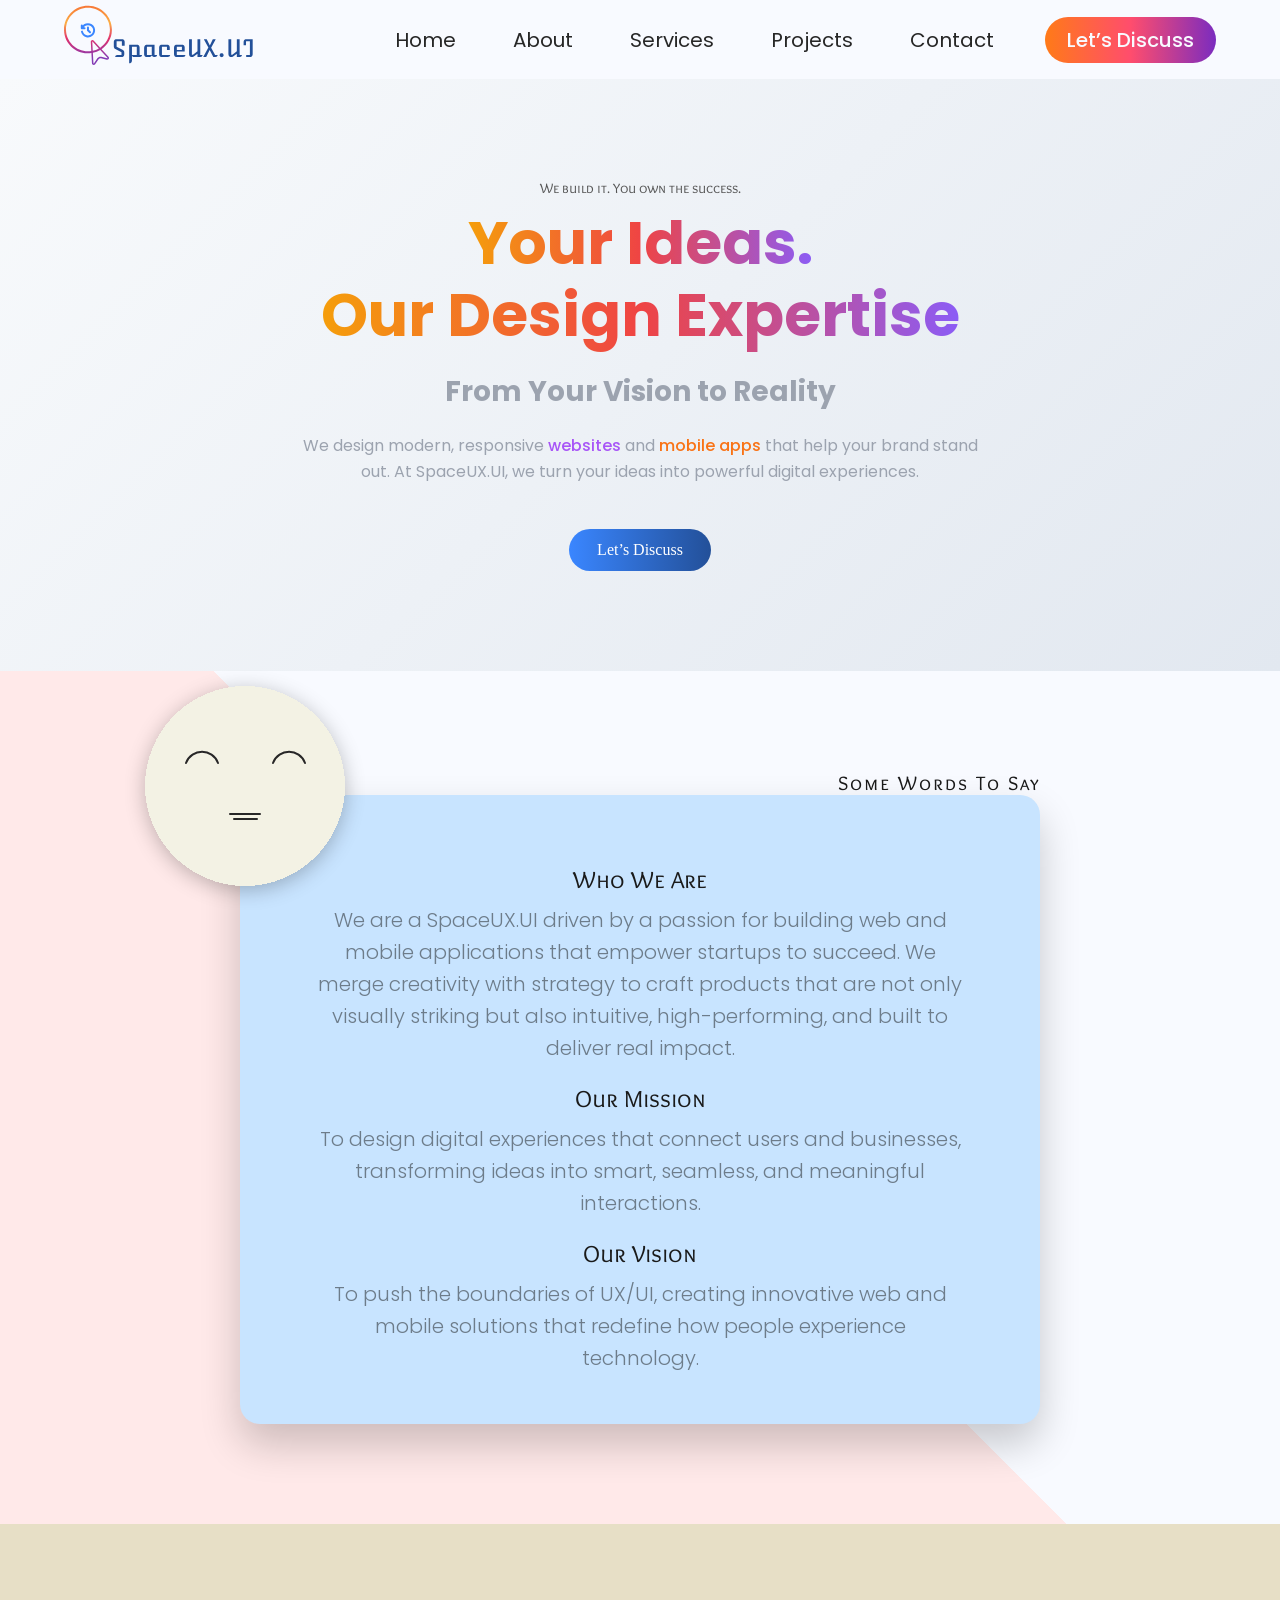
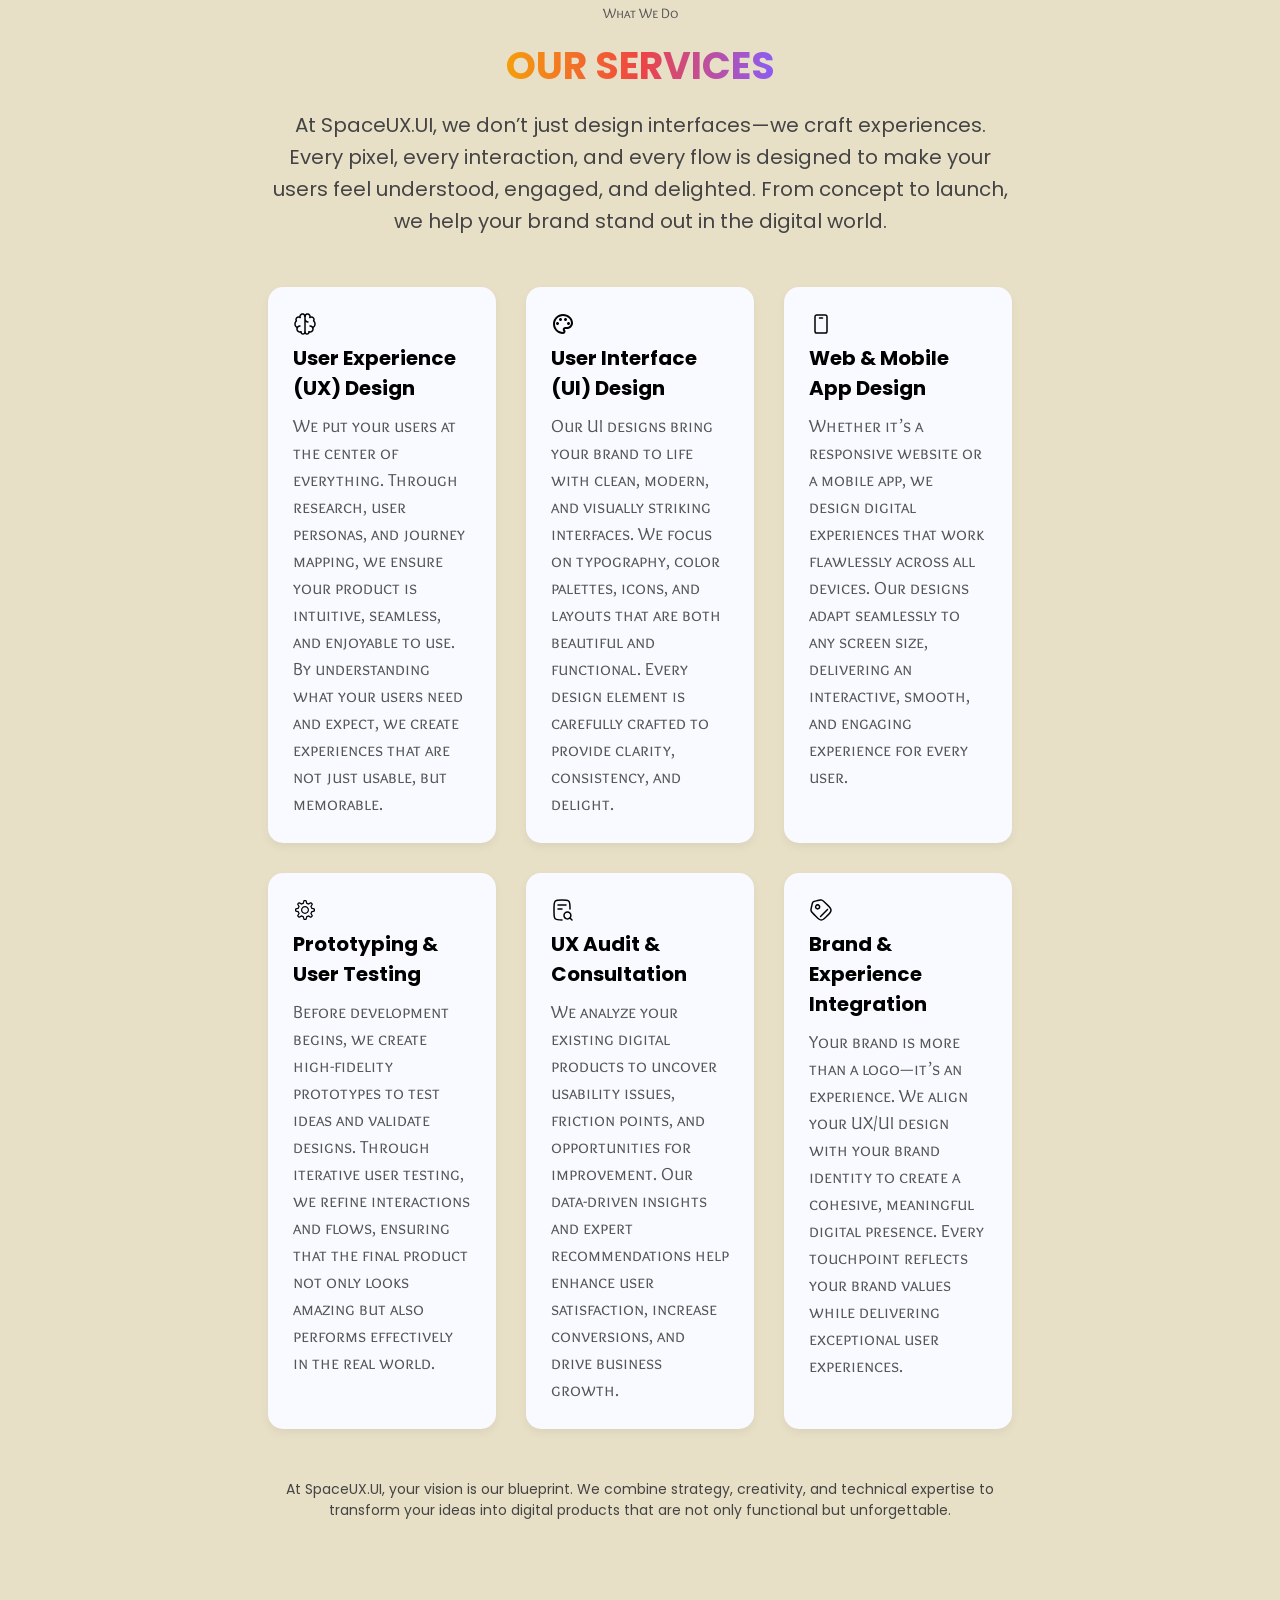
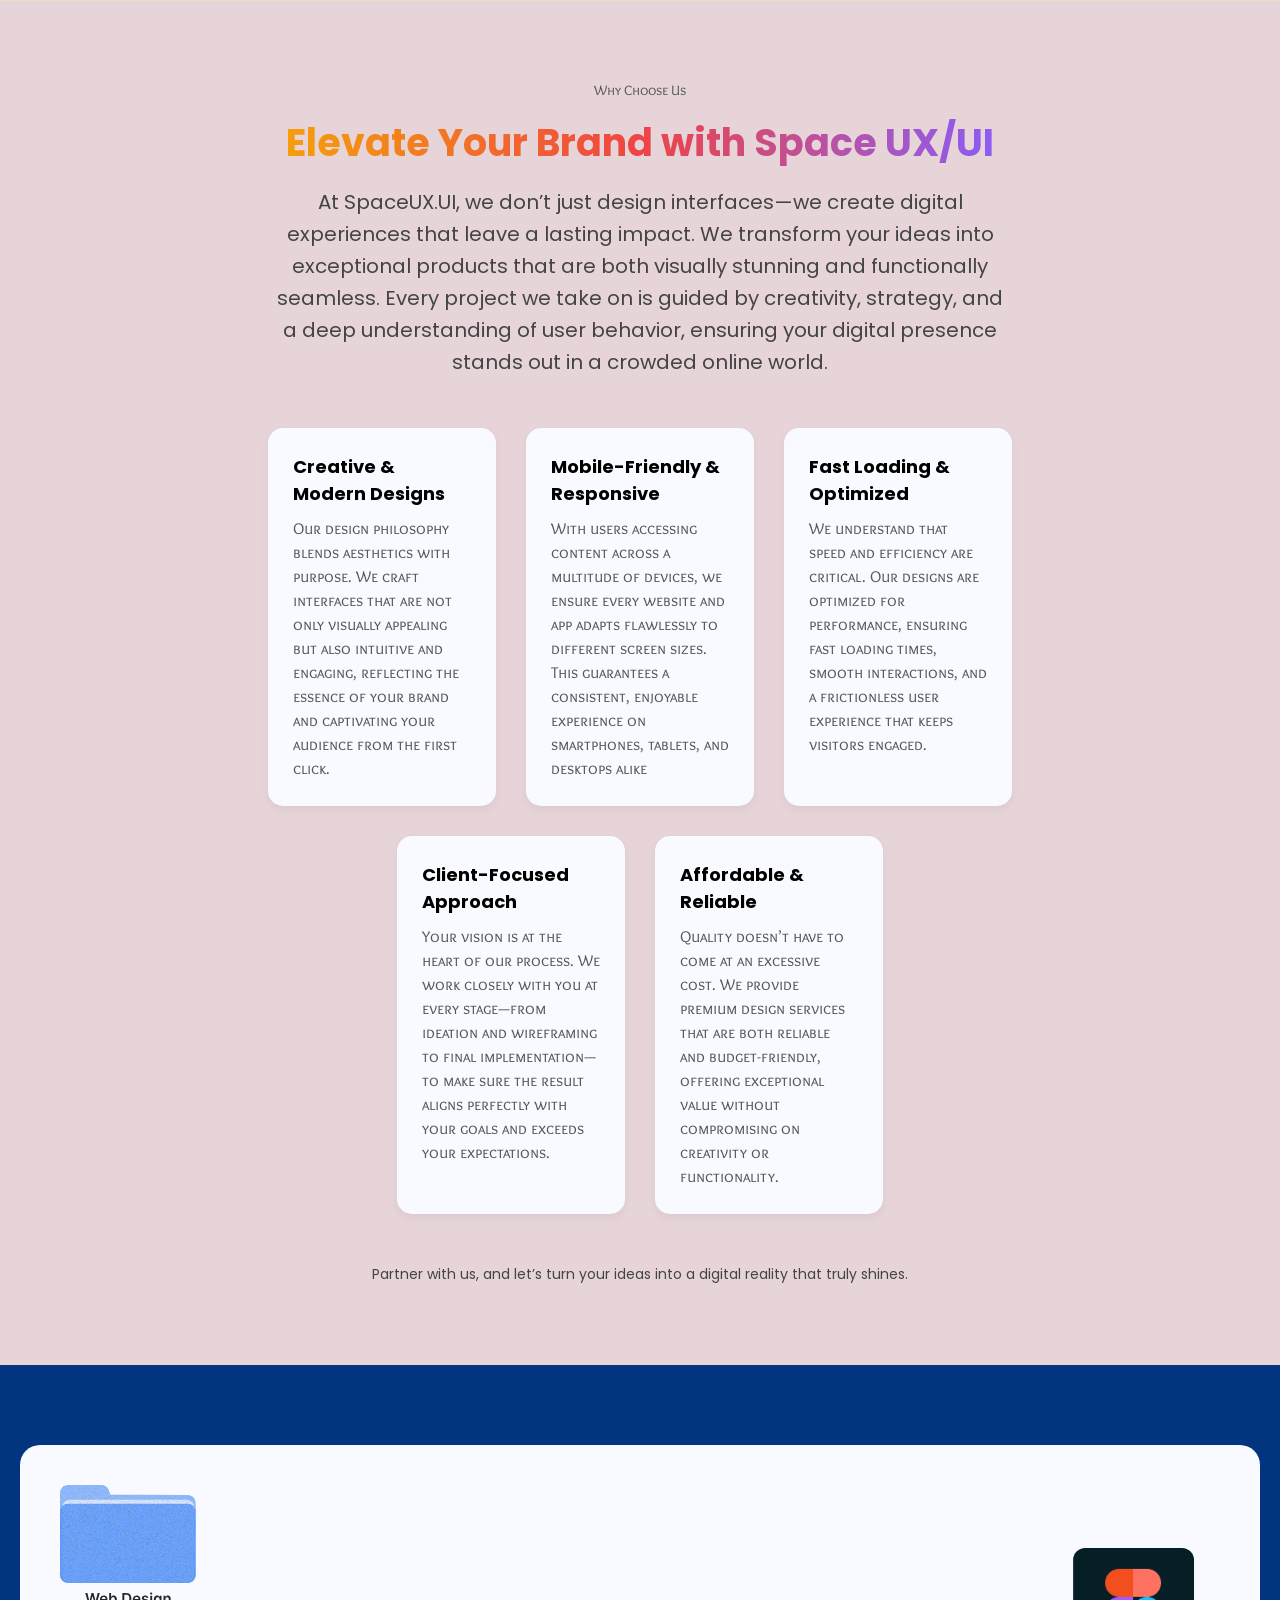
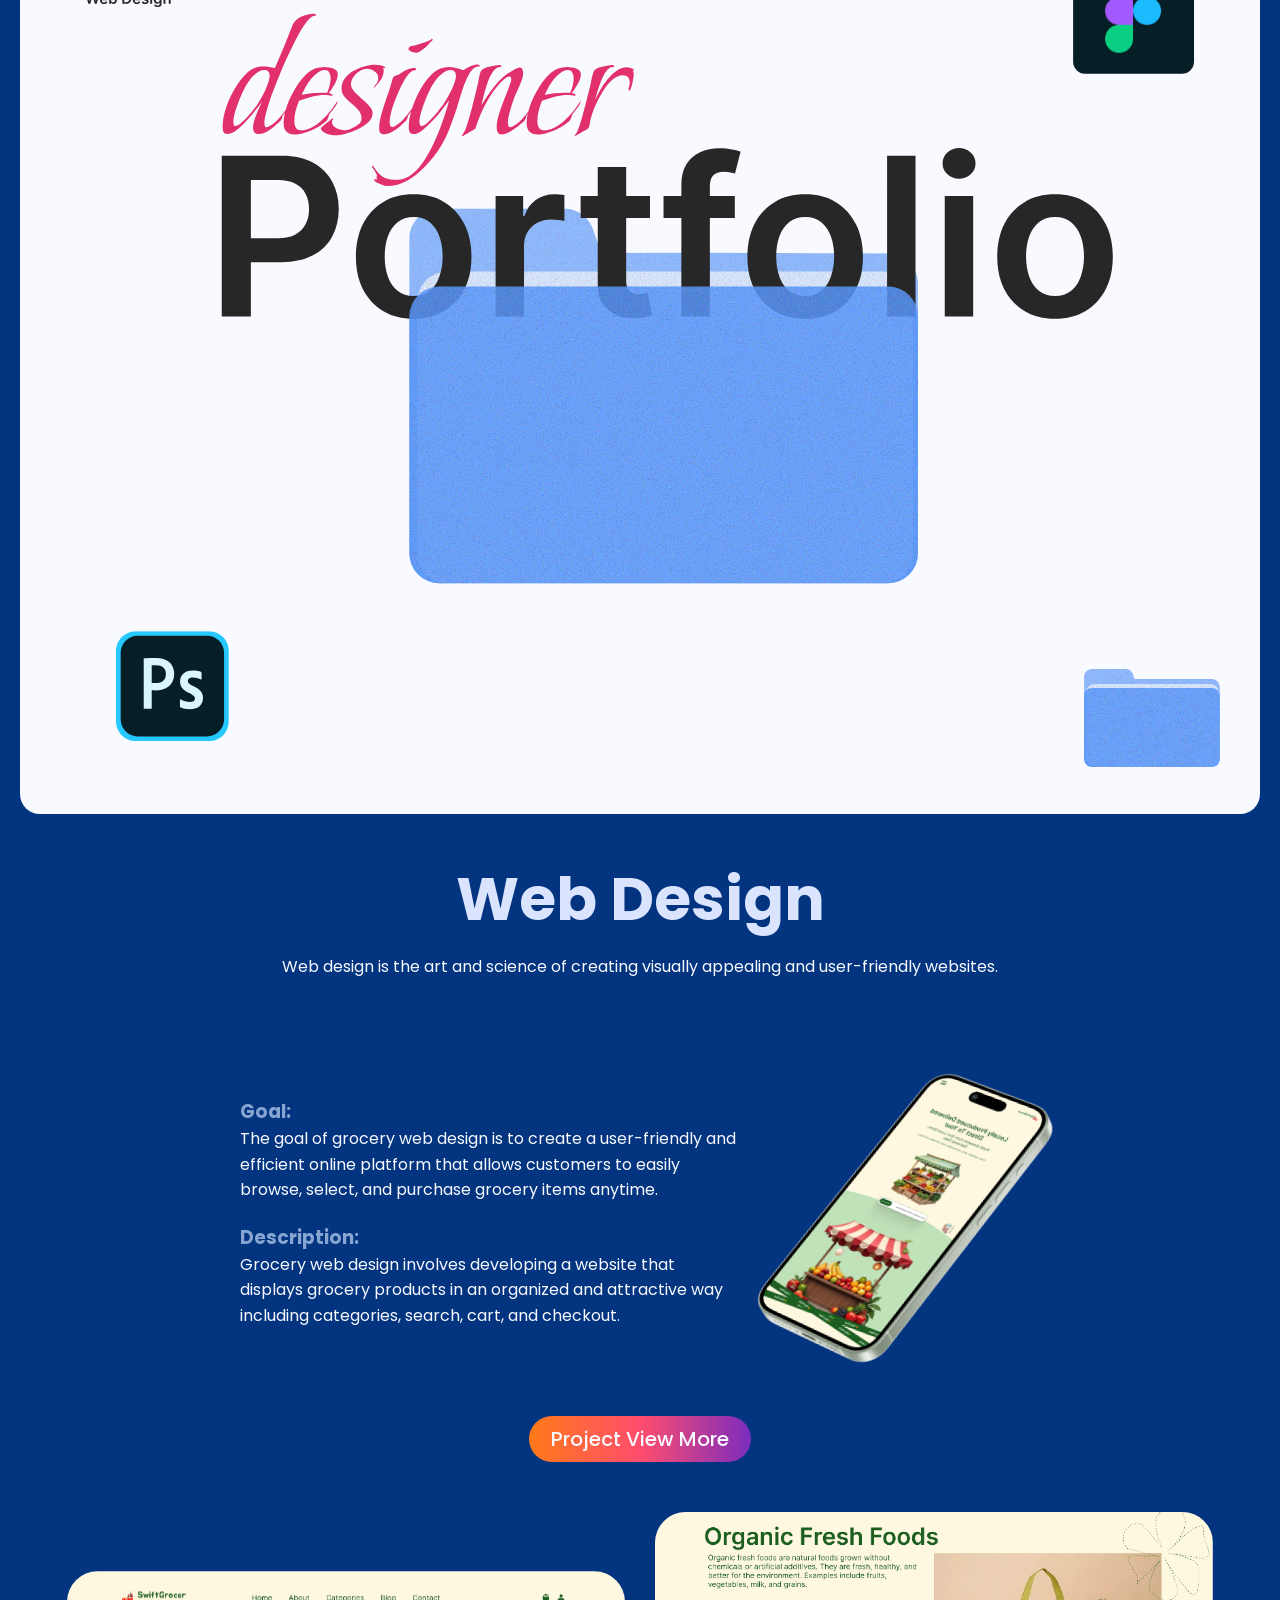
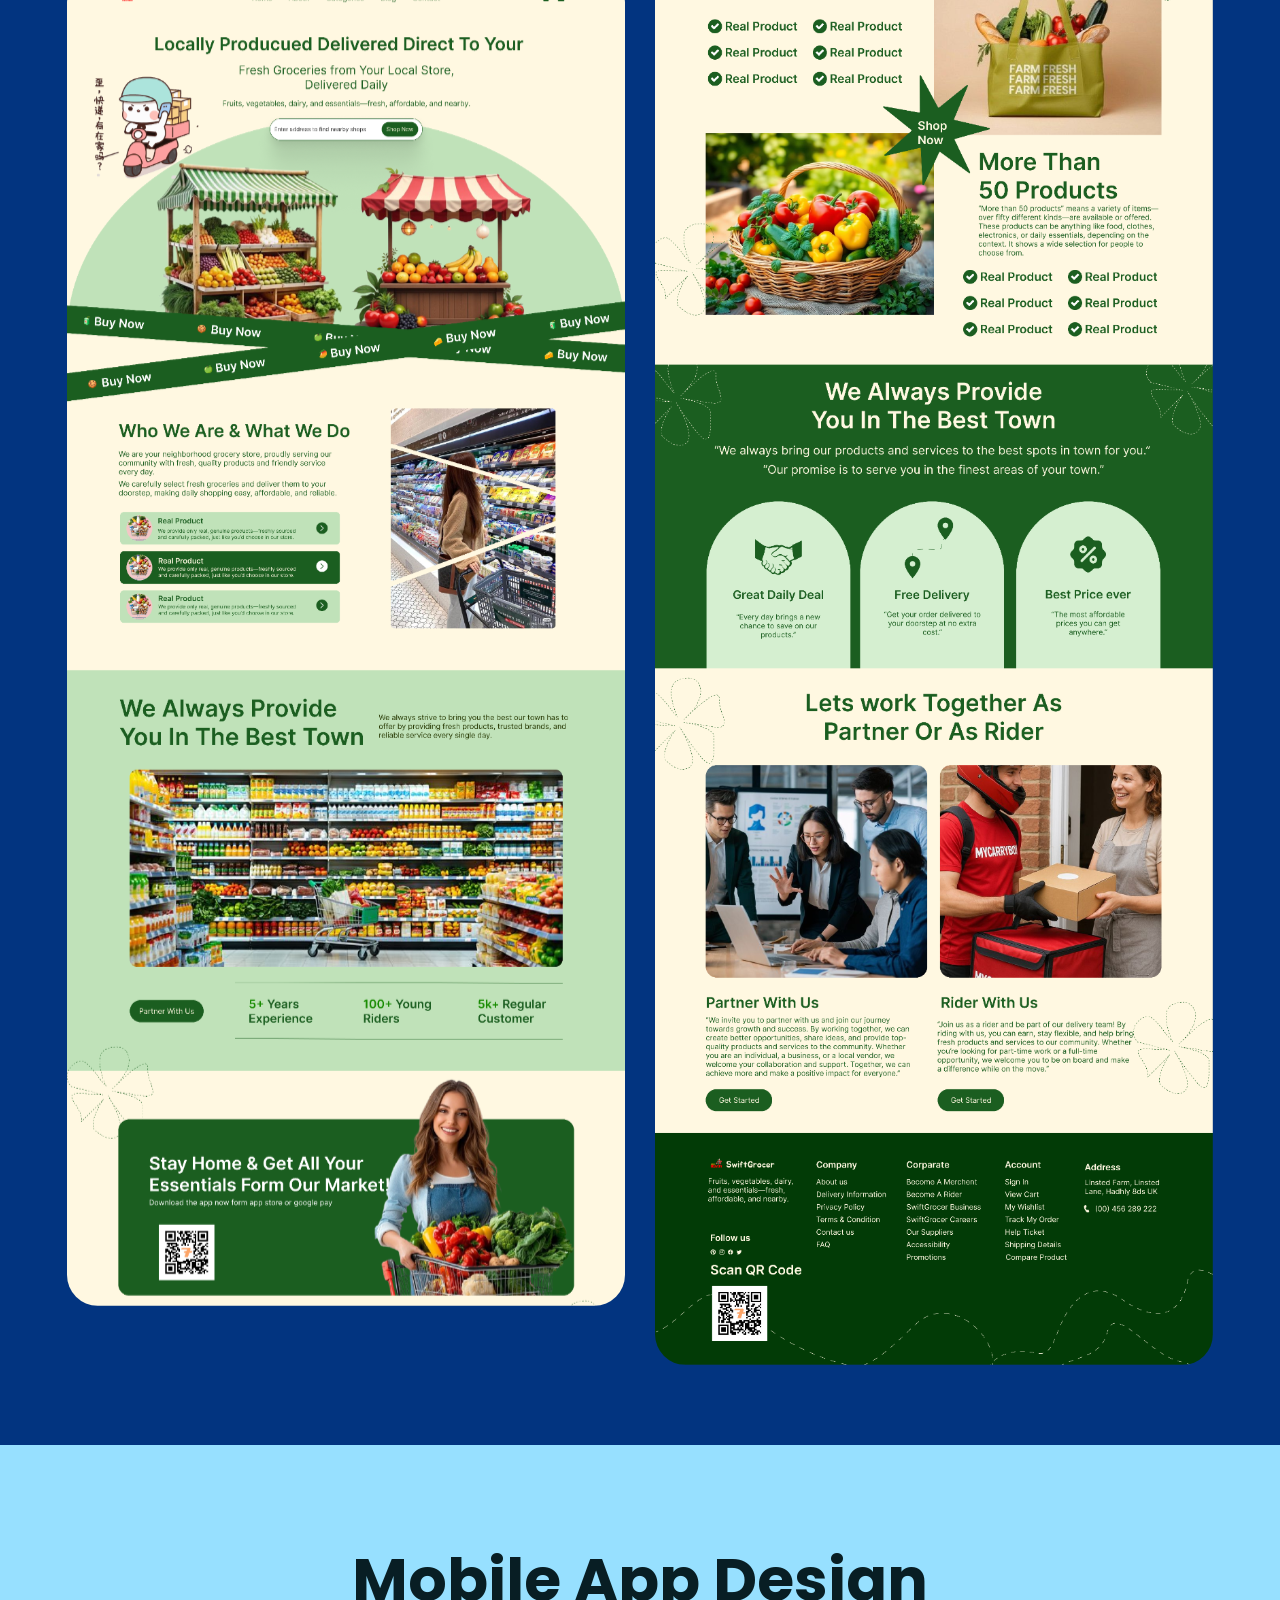
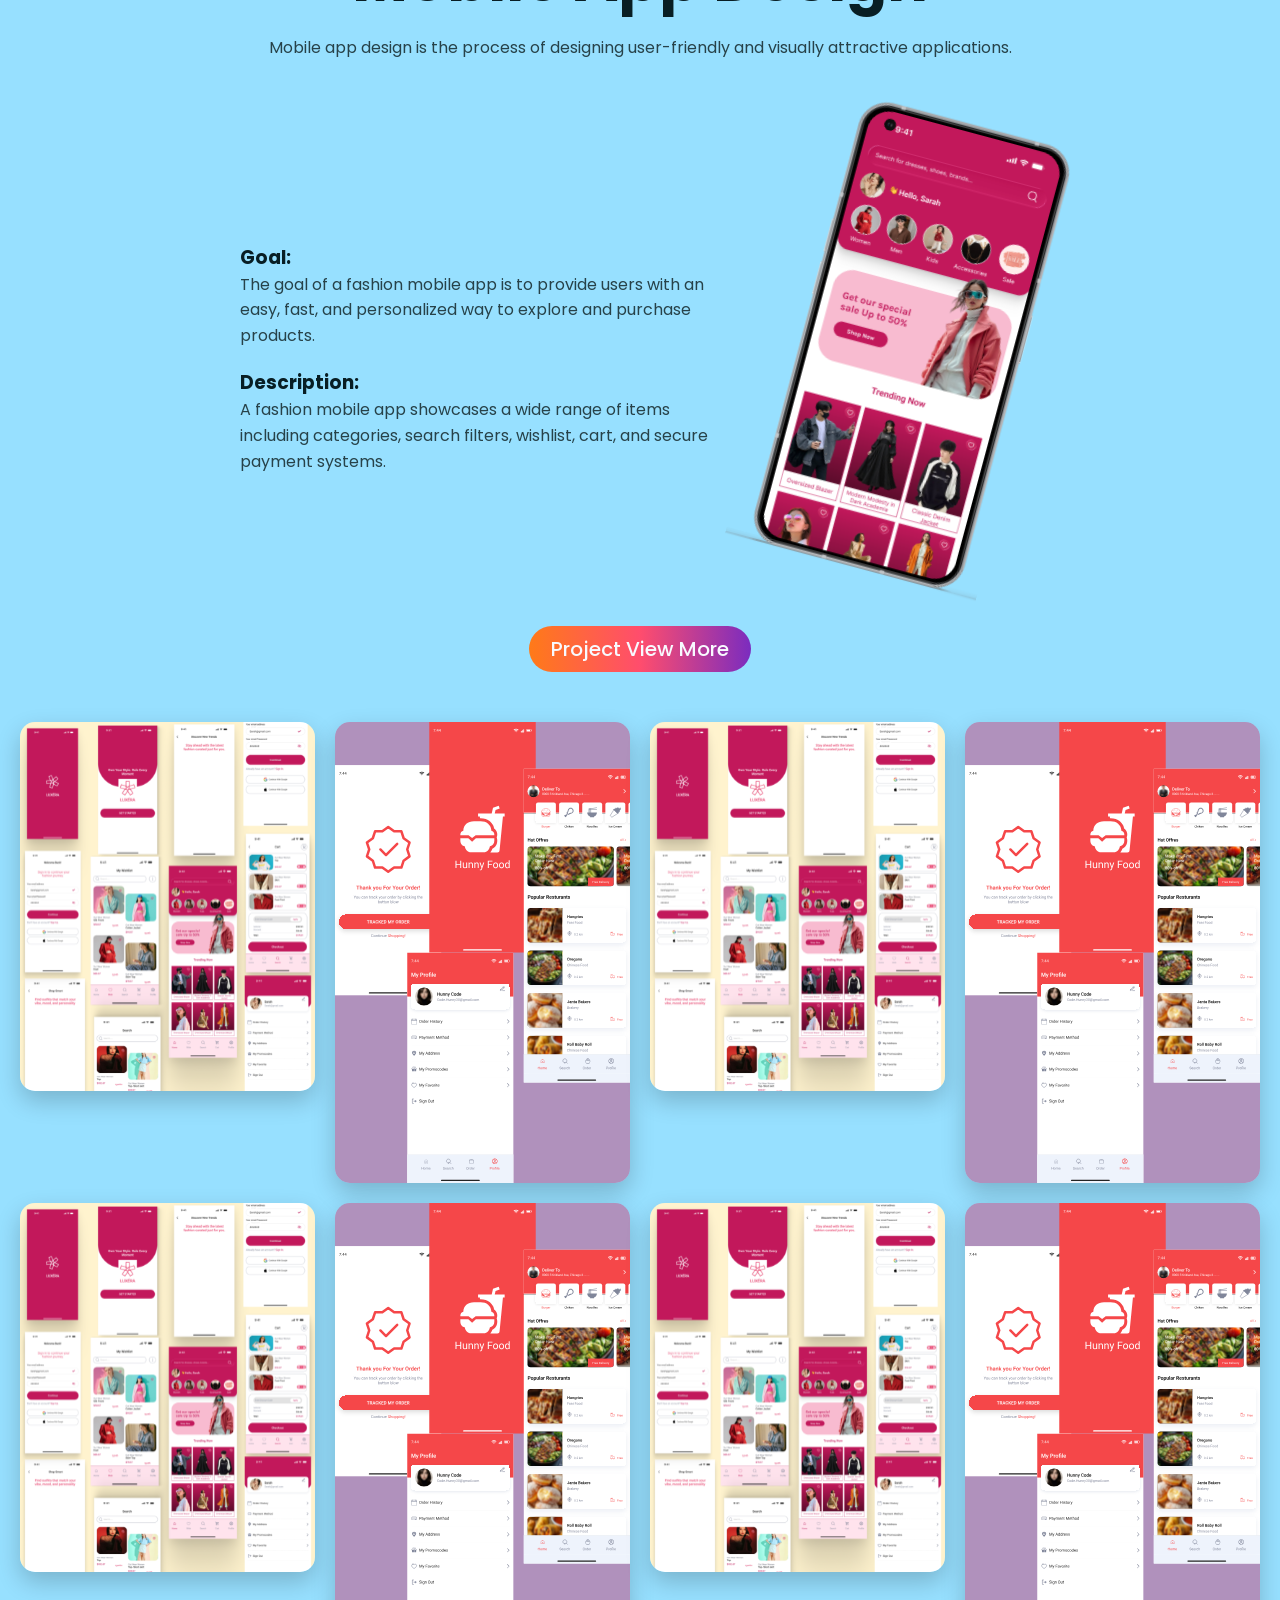
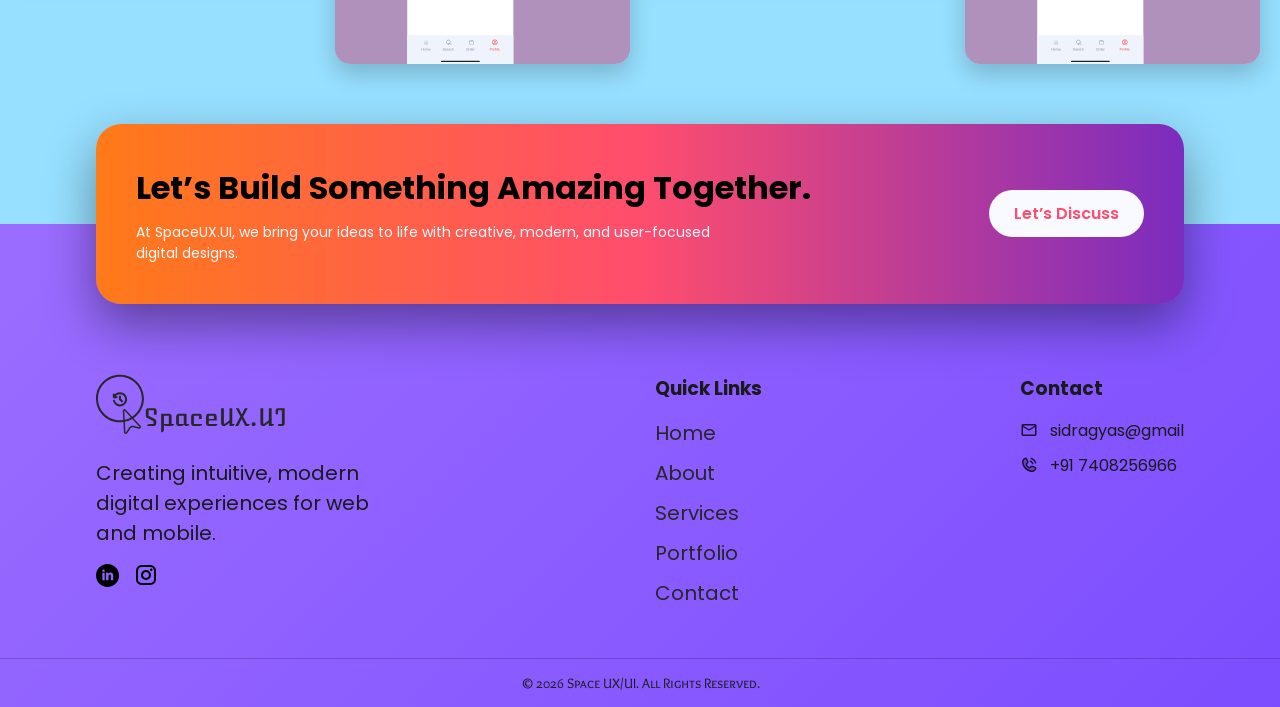
==== index.html @ 2e46d005 "project upload" ====
<!DOCTYPE html>
<html lang="en">

<head>
  <meta charset="UTF-8">
  <meta name="viewport" content="width=device-width, initial-scale=1.0">
  <title>SpaceUX.UI</title>
  <link rel="stylesheet" href="./css/navbar.css">
  <link rel="stylesheet" href="./css/heroBanner.css">
  <link rel="stylesheet" href="./css/about.css">
  <link rel="stylesheet" href="./css/ourService.css">
  <link rel="stylesheet" href="./css/why_us.css">
  <link rel="stylesheet" href="./css/cta_card.css">
  <link rel="stylesheet" href="./css/web-project.css">
  <link rel="stylesheet" href="./css/mobile_app-design.css">
</head>



<body>

  <!-- Navbar load -->
  
  <div id="navbar" class="navbar-01"></div>



   <script>
    fetch("/components/navbar.html")
      .then(res => res.text())
      .then(data => {
        document.getElementById("navbar").innerHTML = data;
      });

  </script>

  <!-- hero banner start -->
  <section class="hero" id="heroBanner">

    <p class="tagline">We build it. You own the success.</p>

    <h1 class="hero-title">
      <span class="gradient-text">Your Ideas.</span><br>
      <span class="gradient-text">Our Design Expertise</span>
    </h1>

    <h2 class="subtitle">From Your Vision to Reality</h2>

    <p class="description">
      We design modern, responsive <span class="highlight">websites</span> and
      <span class="highlight-orange">mobile apps</span> that help your brand stand out.
      At SpaceUX.UI, we turn your ideas into powerful digital experiences.
    </p>

    <a href="#" class="hero-btn">Let’s Discuss</a>

  </section>
  <!-- hero banner end -->

  <!-- about section start -->
  <section class="about" id="about">



    <div class="card_container">


      <h2 class="about-heading">Some Words To Say</h2>

      <div class="about-card">

        <!-- Circle -->
        <div class="about-circle">
          <img src="./assets/images/illustrations/about_cirecle.svg" alt="">
        </div>

        <!-- Content -->
        <div class="about-content">

          <h3>Who We Are</h3>
          <p>
            We are a SpaceUX.UI driven by a passion for building web and mobile applications
            that empower startups to succeed. We merge creativity with strategy to craft products
            that are not only visually striking but also intuitive, high-performing, and built to deliver real impact.
          </p>

          <h3 class="center">Our Mission</h3>
          <p class="center">
            To design digital experiences that connect users and businesses,
            transforming ideas into smart, seamless, and meaningful interactions.
          </p>

          <h3 class="center">Our Vision</h3>
          <p class="center">
            To push the boundaries of UX/UI, creating innovative web and mobile solutions
            that redefine how people experience technology.
          </p>

        </div>
      </div>
    </div>

  </section>

  <!-- about section end -->

  <!-- our services section start -->

  <section class="services" id="services">
    <div class="services_card">

      <p class="tagline">What We Do</p>

      <h2 class="title">
        <span class="gradient-text">OUR SERVICES</span>
      </h2>

      <p class="desc1">
        At SpaceUX.UI, we don’t just design interfaces—we craft experiences. Every pixel, every interaction, and every
        flow is designed to make your users feel understood, engaged, and delighted. From concept to launch, we help
        your brand stand out in the digital world.
      </p>

      <!-- Cards -->
      <div class="services-grid">

        <div class="card">
          <img src="./assets/icons/ux_design-brain.svg" alt="User Experience Design">
          <h3>User Experience (UX) Design</h3>
          <p>We put your users at the center of everything. Through research, user personas, and journey mapping, we
            ensure your product is intuitive, seamless, and enjoyable to use. By understanding what your users need and
            expect, we create experiences that are not just usable, but memorable.</p>
        </div>

        <div class="card">
          <img src="./assets/icons/ui_design-palette.svg" alt="user interface desigin">
          <h3>User Interface (UI) Design</h3>
          <p>Our UI designs bring your brand to life with clean, modern, and visually striking interfaces. We focus on
            typography, color palettes, icons, and layouts that are both beautiful and functional. Every design element
            is carefully crafted to provide clarity, consistency, and delight.</p>
        </div>

        <div class="card">

          <img src="./assets/icons/web_mobile-mobile.svg" alt="mobile">
          <h3>Web & Mobile App Design</h3>
          <p>Whether it’s a responsive website or a mobile app, we design digital experiences that work flawlessly
            across all devices. Our designs adapt seamlessly to any screen size, delivering an interactive, smooth, and
            engaging experience for every user.</p>
        </div>

        <div class="card">
          <img src="./assets/icons/prototyping-setting.svg" alt="prototyping">
          <h3>Prototyping & User Testing</h3>
          <p>Before development begins, we create high-fidelity prototypes to test ideas and validate designs. Through
            iterative user testing, we refine interactions and flows, ensuring that the final product not only looks
            amazing but also performs effectively in the real world.</p>
        </div>

        <div class="card">
          <img src="./assets/icons/ux_audit-audit01.svg" alt="ux audit">
          <h3>UX Audit & Consultation</h3>
          <p>We analyze your existing digital products to uncover usability issues, friction points, and opportunities
            for improvement. Our data-driven insights and expert recommendations help enhance user satisfaction,
            increase conversions, and drive business growth.</p>
        </div>

        <div class="card">
          <img src="./assets/icons/brand_integration-tag.svg" alt="brand integration">
          <h3>Brand & Experience Integration</h3>
          <p>Your brand is more than a logo—it’s an experience. We align your UX/UI design with your brand identity to
            create a cohesive, meaningful digital presence. Every touchpoint reflects your brand values while delivering
            exceptional user experiences.</p>
        </div>

      </div>

      <p class="bottom-text">
        At SpaceUX.UI, your vision is our blueprint. We combine strategy, creativity, and technical expertise to
        transform your ideas into digital products that are not only functional but unforgettable.
      </p>
    </div>
  </section>
  <!-- our services section end -->

  <!-- why us section start -->

  <section class="why-us">
    <div class="why_us-card">
      <p class="tagline">Why Choose Us</p>

      <h2 class="title">
        <span class="gradient-text">Elevate Your Brand with Space UX/UI</span>
      </h2>

      <p class="desc3">
        At SpaceUX.UI, we don’t just design interfaces—we create digital experiences that leave a lasting impact. We
        transform your ideas into exceptional products that are both visually stunning and functionally seamless. Every
        project we take on is guided by creativity, strategy, and a deep understanding of user behavior, ensuring your
        digital presence stands out in a crowded online world.
      </p>

      <!-- Cards -->
      <div class="why-grid">

        <div class="why-card">
          <h3>Creative & Modern Designs</h3>
          <p>Our design philosophy blends aesthetics with purpose. We craft interfaces that are not only visually
            appealing but also intuitive and engaging, reflecting the essence of your brand and captivating your
            audience
            from the first click.</p>
        </div>

        <div class="why-card">
          <h3>Mobile-Friendly & Responsive</h3>
          <p>With users accessing content across a multitude of devices, we ensure every website and app adapts
            flawlessly
            to different screen sizes. This guarantees a consistent, enjoyable experience on smartphones, tablets, and
            desktops alike</p>
        </div>

        <div class="why-card">
          <h3>Fast Loading & Optimized</h3>
          <p>We understand that speed and efficiency are critical. Our designs are optimized for performance, ensuring
            fast loading times, smooth interactions, and a frictionless user experience that keeps visitors engaged.</p>
        </div>

        <div class="why-card">
          <h3>Client-Focused Approach</h3>
          <p>Your vision is at the heart of our process. We work closely with you at every stage—from ideation and
            wireframing to final implementation—to make sure the result aligns perfectly with your goals and exceeds
            your
            expectations.</p>
        </div>

        <div class="why-card">
          <h3>Affordable & Reliable</h3>
          <p>Quality doesn’t have to come at an excessive cost. We provide premium design services that are both
            reliable
            and budget-friendly, offering exceptional value without compromising on creativity or functionality.</p>
        </div>

      </div>

      <p class="bottom-text">
        Partner with us, and let’s turn your ideas into a digital reality that truly shines.
      </p>
    </div>

  </section>
  <!-- why us section end -->

  <!-- web design section start -->
  <section class="project-section" id="webDesign">
    <div class="portfolio_img">
      <img src="./assets/images/illustrations/designer-portfolio.svg" alt="">
    </div>
    <!-- Top Icons -->
    <!--  <div class="top-icons">
      <div class="icon"><img src="/assets/icons/web-file01.svg" alt="web design"></div>
      <div class="icon"><img src="/assets/icons/web-file01.svg" alt="web design"></div>
    </div>
 -->
    <!-- Title -->
    <h1 class="project-title">Web Design</h1>
    <p class="project-subtitle">
      Web design is the art and science of creating visually appealing and user-friendly websites.
    </p>

    <!-- Content -->
    <div class="project-content">

      <!-- Left Text -->
      <div class="text-content">
        <h3 class="content-heading-02">Goal:</h3>
        <p class="content-description-02">
          The goal of grocery web design is to create a user-friendly and efficient online platform
          that allows customers to easily browse, select, and purchase grocery items anytime.
        </p>

        <h3 class="content-heading-02">Description:</h3>
        <p class="content-description-02">
          Grocery web design involves developing a website that displays grocery products in an organized
          and attractive way including categories, search, cart, and checkout.
        </p>
      </div>

      <!-- Right Image -->
      <div class="phone-mockup">
        <img src="./assets/images/illustrations/grocery_web01.svg" alt="mobile design">
      </div>

    </div>

    <!-- CTA -->
    <div class="cta-center">
      <a href="#" class="btn">Project View More</a>
    </div>

    <!-- Gallery -->
    <div class="project-gallery">
      <img src="./assets/images/illustrations/web-grocery01.svg" alt="">
      <img src="./assets/images/illustrations/web-grocery02.svg" alt="">
    </div>


  </section>

  <!-- web design section end -->
  <!-- mobile app design section start -->

  <section class="app-section" id="mobileAppDesign">

    <!-- Top Icon -->
    <!--  <div class="top-icon">Mobile App</div> -->

    <!-- Title -->
    <h1 class="app-title">Mobile App Design</h1>
    <p class="app-subtitle">
      Mobile app design is the process of designing user-friendly and visually attractive applications.
    </p>

    <!-- Center Icon -->
    <!--  <div class="center-icon">UX/UI</div> -->

    <!-- Content -->
    <div class="app-content">

      <!-- Left Text -->
      <div class="text-content">
        <h3 class="content-heading-01">Goal:</h3>
        <p class="content-description-01">
          The goal of a fashion mobile app is to provide users with an easy, fast,
          and personalized way to explore and purchase products.
        </p>

        <h3 class="content-heading-01">Description:</h3>
        <p class="content-description-01">
          A fashion mobile app showcases a wide range of items including categories,
          search filters, wishlist, cart, and secure payment systems.
        </p>
      </div>

      <!-- Right Image -->
      <div class="phone-mockup">
        <img src="./assets/images/illustrations/mockup-mobile01.svg" alt="app design">
      </div>

    </div>

    <!-- CTA -->
    <div class="cta-center">
      <a href="#" class="btn">Project View More</a>
    </div>

    <!-- Gallery -->
    <div class="app-gallery">
      <img src="./assets/images/illustrations/mobile-app-design01.svg" alt="mobile design">
      <img src="./assets/images/illustrations/mb-hunny-food-02.svg" alt="mobile design">
      <img src="./assets/images/illustrations/mobile-app-design01.svg" alt="mobile design">
      <img src="./assets/images/illustrations/mb-hunny-food-02.svg" alt="mobile design">
      <img src="./assets/images/illustrations/mobile-app-design01.svg" alt="mobile design">
      <img src="./assets/images/illustrations/mb-hunny-food-02.svg" alt="mobile design">
      <img src="./assets/images/illustrations/mobile-app-design01.svg" alt="mobile design">
      <img src="./assets/images/illustrations/mb-hunny-food-02.svg" alt="mobile design">
  
    </div>

  </section>
  <!-- mobile app design section end -->


  <!-- lests discuss section start -->

  <section class="cta-wrapper" id="letsDiscuss">

    <div class="cta-card">

      <div class="cta-content">
        <h2>Let’s Build Something Amazing Together.</h2>
        <p>
          At SpaceUX.UI, we bring your ideas to life with creative, modern, and user-focused digital designs.
        </p>
      </div>

      <div class="cta-btn">
        <a href="#">Let’s Discuss</a>
      </div>

    </div>

  </section>
  <!-- lests discuss section end -->


  <!-- Footer load -->

  <div id="footer"></div>
  <script>
    fetch("/components/footer.html")
      .then(res => res.text())
      .then(data => {
        document.getElementById("footer").innerHTML = data;
      });
  </script>
  <script src="./js/main.js"></script>
  
</body>
---- css/navbar.css ----
@import url("https://fonts.googleapis.com/css2?family=Overlock+SC&family=Poppins:ital,wght@0,100;0,200;0,300;0,400;0,500;0,600;0,700;0,800;0,900;1,100;1,200;1,300;1,400;1,500;1,600;1,700;1,800;1,900&display=swap");
/* Footer */
/* Reset */
* {
  margin: 0;
  padding: 0;
  box-sizing: border-box;
}

/* Navbar */
.navbar-01{
   position: sticky;
  top: 0;
  z-index: 1000;

}
.navbar {
 /*  background: #0f172a; */
  background: #f8faff; 
  padding: 5px 0;
 
   font-family: "Poppins", sans-serif;
}


/* Container */
.container {
  width: 90%;
  margin: auto;
  display: flex;
  align-items: center;
  justify-content: space-between;
}

/* Logo */
.logo {
  font-size: 22px;
  font-weight: bold;
  color: #ffffff;
}
.links_container{
  display: flex;
  align-items: center;
  gap: 35px;

}
/* Links */
.nav-links {
  list-style: none;
  display: flex;
  gap: 25px;
}
.btn-01{
  margin: 0 !important;
}
 .nav-link {
  text-decoration: none;
  color: #272727;
  font-size: 20px;
    padding: 8px 16px;
  border-radius: 50px;
  transition: all .4s ease-in-out ;
}




 .nav-link:hover{
   background: linear-gradient(90deg,#235099,#3A86FF);

  box-shadow: 0 8px 20px rgba(58, 134, 255, 0.4);
  color:#f8faff
}
.nav-link.active {
  background: linear-gradient(90deg, #235099, #3A86FF);
  color: #fff;
  box-shadow: 0 6px 15px rgba(58, 134, 255, 0.4);
}
/* Button */
.btn {
    background: linear-gradient(90deg, #ff7a18, #ff4d6d, #7b2cbf);
  color: #f8faff;
  padding: 8px 22px;
  border-radius: 50px;
  text-decoration: none;
  font-size: 20px;
  font-weight: 500;
  transition: all 0.4s ease;
}
.btn:hover {
  background: linear-gradient(90deg,#7b2cbf, #ff4d6d, #ff7a18 );
transform: scale(1.05);
  box-shadow: 0 8px 20px rgba(58, 134, 255, 0.4);
}
/* Mobile Menu Icon */
.menu-toggle {
  display: none;
  font-size: 24px;
  color: #272727;
  cursor: pointer;
}

/* 📱 Responsive */
@media (max-width: 768px) {

  .nav-links {
    position: absolute;
    top: 60px;
    right: 0;
    background: #0f172a;
    width: 100%;
    flex-direction: column;
    align-items: center;
    display: none;
    padding: 20px 0;
  }

  .nav-links.active {
    display: flex;
  }

  .menu-toggle {
    display: block;
  }

  .btn {
    display: none;
  }
}
---- css/heroBanner.css ----
@import url("https://fonts.googleapis.com/css2?family=Overlock+SC&family=Poppins:ital,wght@0,100;0,200;0,300;0,400;0,500;0,600;0,700;0,800;0,900;1,100;1,200;1,300;1,400;1,500;1,600;1,700;1,800;1,900&display=swap");

/* Hero Section */
.hero {
  background: linear-gradient(135deg, #f8fafc, #e2e8f0);

  color: white;
  text-align: center;
  padding: 100px 20px;
}

/* Tagline */
.tagline {
  color: #6b7280;
  font-family: "Overlock SC", sans-serif;
  font-size: 14px;
  margin-bottom: 20px;
  font-family: "Poppins", sans-serif;
}

/* Title */
.hero-title {
  font-size: 60px;
  font-weight: 700;
  line-height: 1.2;
  font-family: "Poppins", sans-serif;
}

/* Gradient Text */
.gradient-text {
  background: linear-gradient(90deg, #f59e0b, #ef4444, #ec4899, #8b5cf6);
  -webkit-background-clip: text;
  -webkit-text-fill-color: transparent;
}

/* Subtitle */
.subtitle {
  margin-top: 20px;
  font-size: 28px;
  color: #9ca3af;
  font-family: "Poppins", sans-serif;
}

/* Description */
.description {
  margin: 20px auto;
  max-width: 700px;
  font-family: "Poppins", sans-serif;
  font-size: 16px;
  color: #9ca3af;
  line-height: 1.6;
}

/* Highlight words */
.highlight {
  color: #a855f7;
  font-weight: 500;
}

.highlight-orange {
  color: #f97316;
  font-weight: 500;
}

/* Button */
.hero-btn {
  display: inline-block;
  margin-top: 25px;
  background: linear-gradient(90deg, #3a86ff, #235099);
  color: white;
  padding: 12px 28px;
  border-radius: 30px;
  text-decoration: none;
  font-size: 16px;
  transition: all 0.3s ease;
}

.hero-btn:hover {
  transform: scale(1.05);
  box-shadow: 0 10px 25px rgba(58, 134, 255, 0.4);
}

@media (max-width: 768px) {
  .hero-title {
    font-size: 36px;
  }

  .subtitle {
    font-size: 20px;
  }

  .description {
    font-size: 14px;
  }
}
---- css/about.css ----
/* Section */

@import url("https://fonts.googleapis.com/css2?family=Overlock+SC&family=Poppins:ital,wght@0,100;0,200;0,300;0,400;0,500;0,600;0,700;0,800;0,900;1,100;1,200;1,300;1,400;1,500;1,600;1,700;1,800;1,900&display=swap");

.about {
  background: linear-gradient(45deg, #ffe9e9 50%, #f8faff 50%);
  padding: 100px 20px;
  position: relative;
  text-align: center;

  display: flex;
  justify-content: center;
}

/* Heading */
.about-heading {
  color: #1a1a1a;
  /*   margin-bottom: 40px; */
  font-size: 20px;
  letter-spacing: 2px;
  text-align: right;
    font-family: "Overlock SC", sans-serif;
  font-weight: 50;
}
.card_container {
  display: flex;
  flex-direction: column;
}

/* Card */
.about-card {
  background: #c8e4ff;
  max-width: 800px;
  margin: auto;
  padding: 50px 75px;
  border-radius: 20px;
  position: relative;
  box-shadow: 0 20px 40px rgba(0, 0, 0, 0.2);
}

/* Circle */
.about-circle {
  position: absolute;
  top: -125px;
  left: -115px;
}

/* Content */
.about-content h3 {
  margin-top: 20px;
  color: #1a1a1a;
/*   font-family: overlock_About-heading, sans-serif; */
  font-family: "Overlock SC", sans-serif;

  font-size: 24px;
  font-weight: 200;
  /* text-align: left; */
}

.about-content p {
  margin-top: 10px;
  /* color: #f8faff; */
  color: #6d7c8a;
  line-height: 1.6;
  font-size: 20px;
   font-family: "Poppins", sans-serif;
  font-weight: 300;
}

/* Center text */
.center {
  text-align: center;
  margin-top: 25px;
}
---- css/ourService.css ----
@import url("https://fonts.googleapis.com/css2?family=Overlock+SC&family=Poppins:ital,wght@0,100;0,200;0,300;0,400;0,500;0,600;0,700;0,800;0,900;1,100;1,200;1,300;1,400;1,500;1,600;1,700;1,800;1,900&display=swap");
/* Footer */
/* Section */

.services {
  background: #e7dfc6;
  padding: 80px 20px;
  text-align: center;
  font-family: "Poppins", sans-serif;
  display: flex;

  justify-content: center;
}
.services_card {
  max-width: 60%;
}
/* Tagline */
.tagline {
  color: #555;
  font-family: "Overlock SC", sans-serif;
  font-size: 14px;
  margin-bottom: 10px;
}

/* Title */
.title {
  font-size: 40px;
  margin-bottom: 20px;
}

/* Gradient */
.gradient-text {
  background: linear-gradient(90deg, #f59e0b, #ef4444, #8b5cf6);
  -webkit-background-clip: text;
  -webkit-text-fill-color: transparent;
    font-family: "Poppins", sans-serif;
}

/* Description */
.desc1 {
  max-width: 800px;
  margin: auto;
  color: #444;
  font-size: 20px;
  line-height: 1.6;
  text-align: center;
    font-family: "Poppins", sans-serif;
    
}

/* Grid */
.services-grid {
  margin-top: 50px;
  display: grid;
  grid-template-columns: repeat(3, 1fr);
  gap: 30px;
}

/* Card */
.card {
  background: #f8faff;
  padding: 25px;
  border-radius: 15px;
  text-align: left;

   box-shadow: 0 4px 10px rgba(0,0,0,0.05);
  transition: 0.3s;
}

/* Card Hover */
.card:hover {
  transform: translateY(-8px);
box-shadow: 
  0 10px 25px rgba(0, 0, 0, 0.08),
  0 0 20px rgba(120, 180, 255, 0.2);
}

/* Card Text */
.card h3 {
  margin-bottom: 10px;
  font-size: 20px;
}

.card p {
  font-size: 18px;
  color: #555;
  line-height: 1.5;
  font-family: "Overlock SC", sans-serif;
}

/* Bottom Text */
.bottom-text {
  margin-top: 50px;
  font-size: 16px;
  color: #444;
    font-family: "Poppins", sans-serif;
}

@media (max-width: 992px) {
  .services-grid {
    grid-template-columns: repeat(2, 1fr);
  }
}

@media (max-width: 600px) {
  .services-grid {
    grid-template-columns: 1fr;
  }
  .services_card {
    max-width: 100%;
  }
}
---- css/why_us.css ----
/* Section */
.why-us {
  background: #e6d4d8;
  padding: 80px 20px;
  text-align: center;
  font-family: "Poppins", sans-serif;
  display: flex;
  justify-content: center;
}

.why_us-card {
  max-width: 60%;
  width: 100%;
}

/* Title */
.title {
  font-size: 38px;
  margin: 15px 0;
}

/* Gradient */
.gradient-text {
  background: linear-gradient(90deg, #f59e0b, #ef4444, #8b5cf6);
  -webkit-background-clip: text;
  -webkit-text-fill-color: transparent;
   font-family: "Poppins", sans-serif;
}

/* Description */
.desc3 {
  max-width: 800px;
  margin: auto;
  color: #444;
   font-family: "Poppins", sans-serif;
  font-size: 20px;
  line-height: 1.6;
}

/* Grid (Desktop) */
.why-grid {
  margin-top: 50px;
  display: grid;
  grid-template-columns: repeat(6, 1fr);
  gap: 30px;
}

/* Card span */
.why-card {
  grid-column: span 2;
  background: #f8faff;
  padding: 25px;
  border-radius: 15px;
  text-align: left;
      box-shadow: 0 4px 10px rgba(0, 0, 0, 0.05);
  transition: 0.3s;
}
.why-card:hover {
  transform: translateY(-8px);
box-shadow: 
  0 10px 25px rgba(0, 0, 0, 0.08),
  0 0 20px rgba(120, 180, 255, 0.2);
}

/* Center last 2 cards */
.why-card:nth-child(4) {
  grid-column: 2 / span 2;
}

.why-card:nth-child(5) {
  grid-column: 4 / span 2;
}

/* Hover */
.why-card:hover {
  transform: translateY(-8px);
  box-shadow: 0 15px 35px rgba(0,0,0,0.2);
}

/* Text */
.why-card h3 {
  margin-bottom: 10px;
  font-size: 18px;
}

.why-card p {
  font-size: 16px;
  color: #555;
  line-height: 1.5;
  font-family: "Overlock SC", sans-serif;
}

/* Bottom */
.bottom-text {
  margin-top: 50px;
  font-size: 14px;
  color: #444;
}


/* 🔽 Tablet */
@media (max-width: 992px) {

  .why_us-card {
    max-width: 100%;
  }

  .why-grid {
    grid-template-columns: repeat(2, 1fr);
  }

  /* reset custom positioning */
  .why-card:nth-child(4),
  .why-card:nth-child(5) {
    grid-column: auto;
  }
}

/* 🔽 Mobile */
@media (max-width: 600px) {


   .why-grid {
    grid-template-columns: 1fr;
  }

  .why-card {
    grid-column: span 1 !important; /* 🔥 force reset */
  }
  .desc3 {
    font-size: 16px;
  }

  .title {
    font-size: 28px;
  }

  .why-card p {
    font-size: 14px;
  }
}
---- css/cta_card.css ----
/* Wrapper (space banane ke liye) */
/*.cta-wrapper {
      position: absolute;
  
    width: 50%;
    transform: translate(50%, 50%);
}*/

/* Card */
/*.cta-card {
  position: absolute;

  width: 100%;
  max-width: 1100px;

  background: linear-gradient(90deg, #ff7a18, #ff4d6d, #7b2cbf);
  padding: 40px;
  border-radius: 25px;

  display: flex;
  justify-content: space-between;
  align-items: center;
  gap: 24px;

  box-shadow: 0 20px 50px rgba(0,0,0,0.4);
}*/
/* Wrapper */
.cta-wrapper {
  position: relative;
 
  margin-bottom: -180px; /* 👈 neeche gap remove */
  font-family: "Poppins", sans-serif;
}

/* Card */
.cta-card {
  position: relative; 

  width: 85%;
  max-width: 1100px;
  margin: 0 auto;

  background: linear-gradient(90deg, #ff7a18, #ff4d6d, #7b2cbf);
  padding: 40px;
  border-radius: 25px;

  display: flex;
  justify-content: space-between;
  align-items: center;
  gap: 24px;

  transform: translateY(-100px); /* 👈 overlap effect */

  box-shadow: 0 20px 50px rgba(0,0,0,0.4);
}
/* Text */
.cta-content h2 {
  font-size: 32px;
  margin-bottom: 10px;
}

.cta-content p {
  font-size: 14px;
  max-width: 600px;
  color: #f8faff;
}

/* Button */
.cta-btn a {
  background: #f8faff;
  color: #ff4d6d;
  padding: 12px 25px;
  border-radius: 25px;
  text-decoration: none;
  font-weight: 600;
    white-space: nowrap;
}
@media (max-width: 768px) {

  .cta-card {
    flex-direction: column;
    text-align: center;
    transform: translateY(-70px);
  }

  .cta-wrapper {
    margin-bottom: -70px;
  }
}
---- css/web-project.css ----
@import url("https://fonts.googleapis.com/css2?family=Overlock+SC&family=Poppins:ital,wght@0,100;0,200;0,300;0,400;0,500;0,600;0,700;0,800;0,900;1,100;1,200;1,300;1,400;1,500;1,600;1,700;1,800;1,900&display=swap");

.project-section {
  background: #023480;
 /*  color: #f8faff; */
  padding: 80px 20px;
/*   border-radius: 40px; */
  text-align: center;
  font-family: "Poppins", sans-serif;
}

/* Top Icons */
.top-icons {
  display: flex;
  justify-content: space-between;
  margin-bottom: 20px;
}
.portfolio_img{
  background: #f8faff;
  padding: 40px;
  border-radius: 20px;
  margin-bottom: 40px;

}
.portfolio_img img {
  width: 100%;
  height: auto;
}

/* .icon {
  background: #2f5fb3;
  padding: 10px 20px;
  border-radius: 10px;
  font-size: 12px;
} */

/* Title */
.project-title {
  font-size: 60px;
  margin: 10px 0;
  color: #dae4ff;
      font-family: "Poppins", sans-serif;
}

.project-subtitle {
  font-size: 16px;
  margin-bottom: 40px;
    font-family: "Poppins", sans-serif;
      color: #f8faff;
}

/* Content */
.project-content {
  display: flex;
  align-items: center;
  justify-content: center;
  gap: 40px;
}

/* Text */
.text-content {
  text-align: left;
  max-width: 500px;
    font-family: "Poppins", sans-serif;
}

 .content-heading-02 {
  margin-top: 20px;
    color: #86a5d1;
}
.content-description-02 {
  font-size: 16px;
  line-height: 1.6;
    color: #f8faff;
}

/* Phone */
.phone-mockup img {
  width: 280px;
  transform: rotate(15deg);
}

/* Button */
.btn {
  background: #fff;
  color: #ff4d6d;
  padding: 12px 25px;
  border-radius: 25px;
  text-decoration: none;
  display: inline-block;
  margin-top: 30px;
    font-family: "Poppins", sans-serif;
}

/* Gallery */
.project-gallery {
  margin-top: 50px;
  display: flex;
  justify-content: center;
  gap: 30px;
}

.project-gallery img {
  width: 45%;
  border-radius: 20px;
}



@media (max-width: 900px) {

  .project-content {
    flex-direction: column;
    text-align: center;
  }

  .text-content {
    text-align: center;
  }

  .phone-mockup img {
    transform: rotate(0deg);
    width: 220px;
  }

  .project-gallery {
    flex-direction: column;
  }

  .project-gallery img {
    width: 100%;
  }

  .project-title {
    font-size: 40px;
  }
}
---- css/mobile_app-design.css ----
@import url("https://fonts.googleapis.com/css2?family=Overlock+SC&family=Poppins:ital,wght@0,100;0,200;0,300;0,400;0,500;0,600;0,700;0,800;0,900;1,100;1,200;1,300;1,400;1,500;1,600;1,700;1,800;1,900&display=swap");

.app-section {
  background: #97e0ff;
  padding: 80px 20px 160px;
  /*   border-radius: 40px; */
  text-align: center;
  font-family: "Poppins", sans-serif;
}

/* Icons */
/* .top-icon,
.center-icon {
  background: #5a8fd8;
  color: white;
  display: inline-block;
  padding: 10px 20px;
  border-radius: 10px;
  margin: 10px;
  font-size: 12px;
}
 */
/* Title */
.app-title {
  font-size: 60px;
  color: #081e24;
  margin: 10px 0;
}

.app-subtitle {
  margin-bottom: 40px;
  color: #274249;
}

/* Layout */
.app-content {
  display: flex;
  justify-content: center;
  align-items: center;
  gap: 40px;
}

/* Text */
.text-content {
  max-width: 500px;
  text-align: left;
}

.content-heading-01 {
  margin-top: 20px;
  color: #081e24;
}

.content-description-01 {
  font-size: 16px;
  line-height: 1.6;
  color: #274249;
}

/* Phone */
.phone-mockup img {
  width: 260px;
}

/* Button */
.btn {
  background: #fff;
  color: #ff4d6d;
  padding: 12px 25px;
  border-radius: 25px;
  text-decoration: none;
  display: inline-block;
  margin-top: 30px;
}

/* Gallery */
.app-gallery {
  margin-top: 50px;
  display: grid;
  grid-template-columns: repeat(4, 1fr);
  gap: 20px;
}

.app-gallery img {
  width: 100%;
  border-radius: 15px;
  box-shadow: 0 10px 25px rgba(0, 0, 0, 0.2);
}

@media (max-width: 992px) {
  .app-content {
    flex-direction: column;
    text-align: center;
  }

  .text-content {
    text-align: center;
  }

  .app-title {
    font-size: 40px;
  }

  .app-gallery {
    grid-template-columns: repeat(2, 1fr);
  }
}

@media (max-width: 600px) {
  .app-gallery {
    grid-template-columns: 1fr;
  }
}
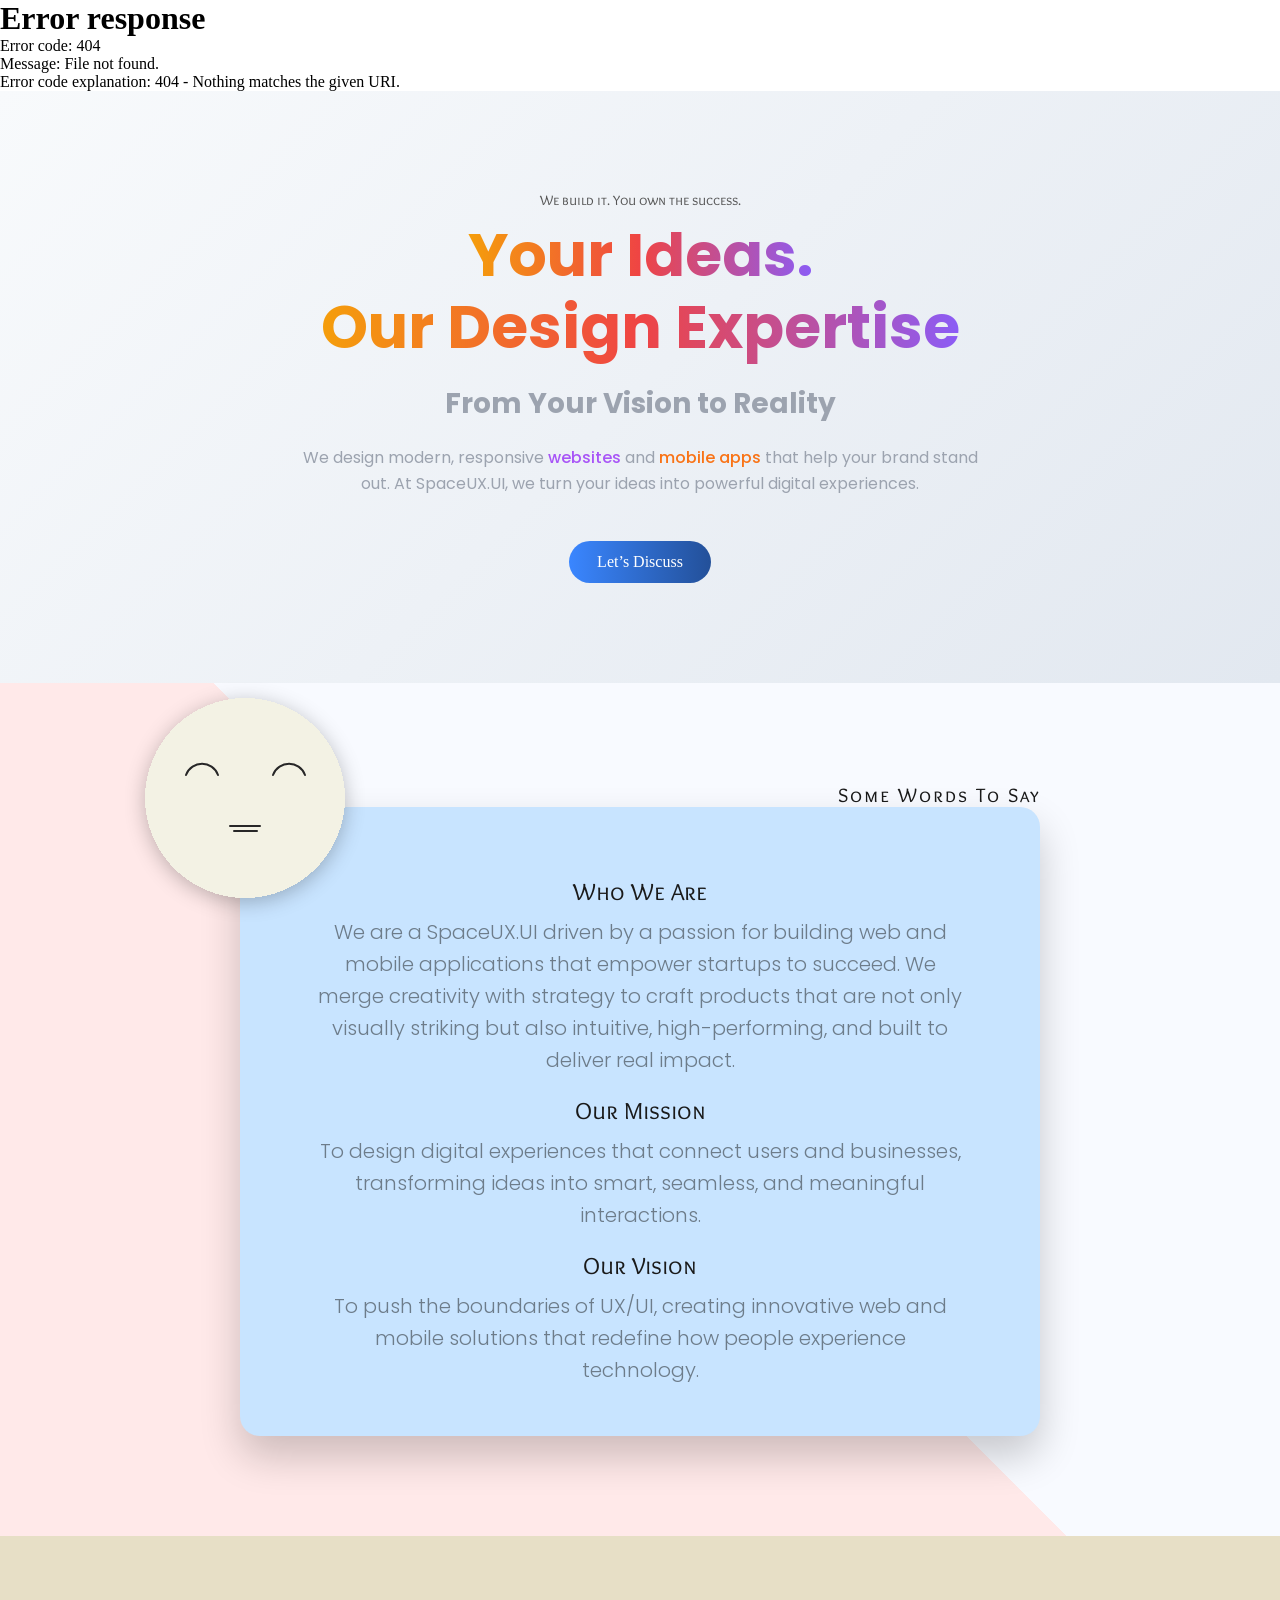
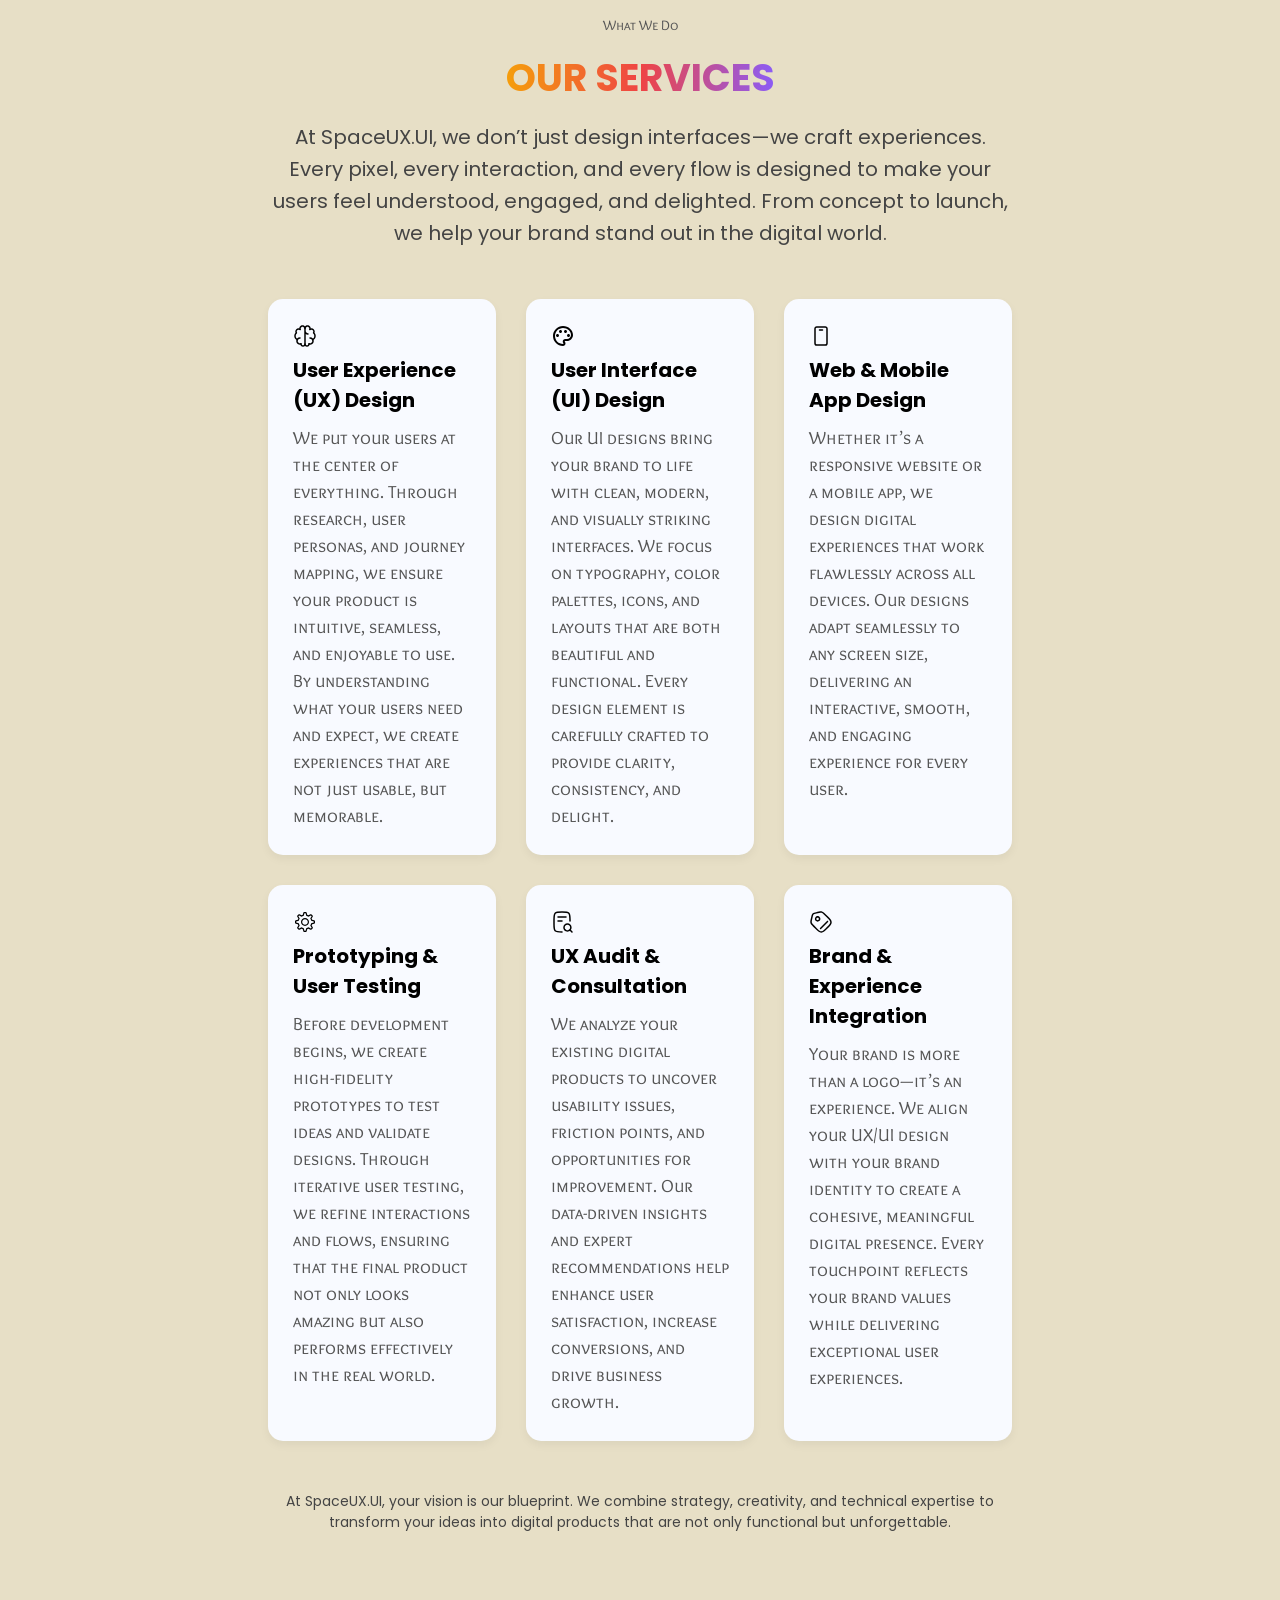
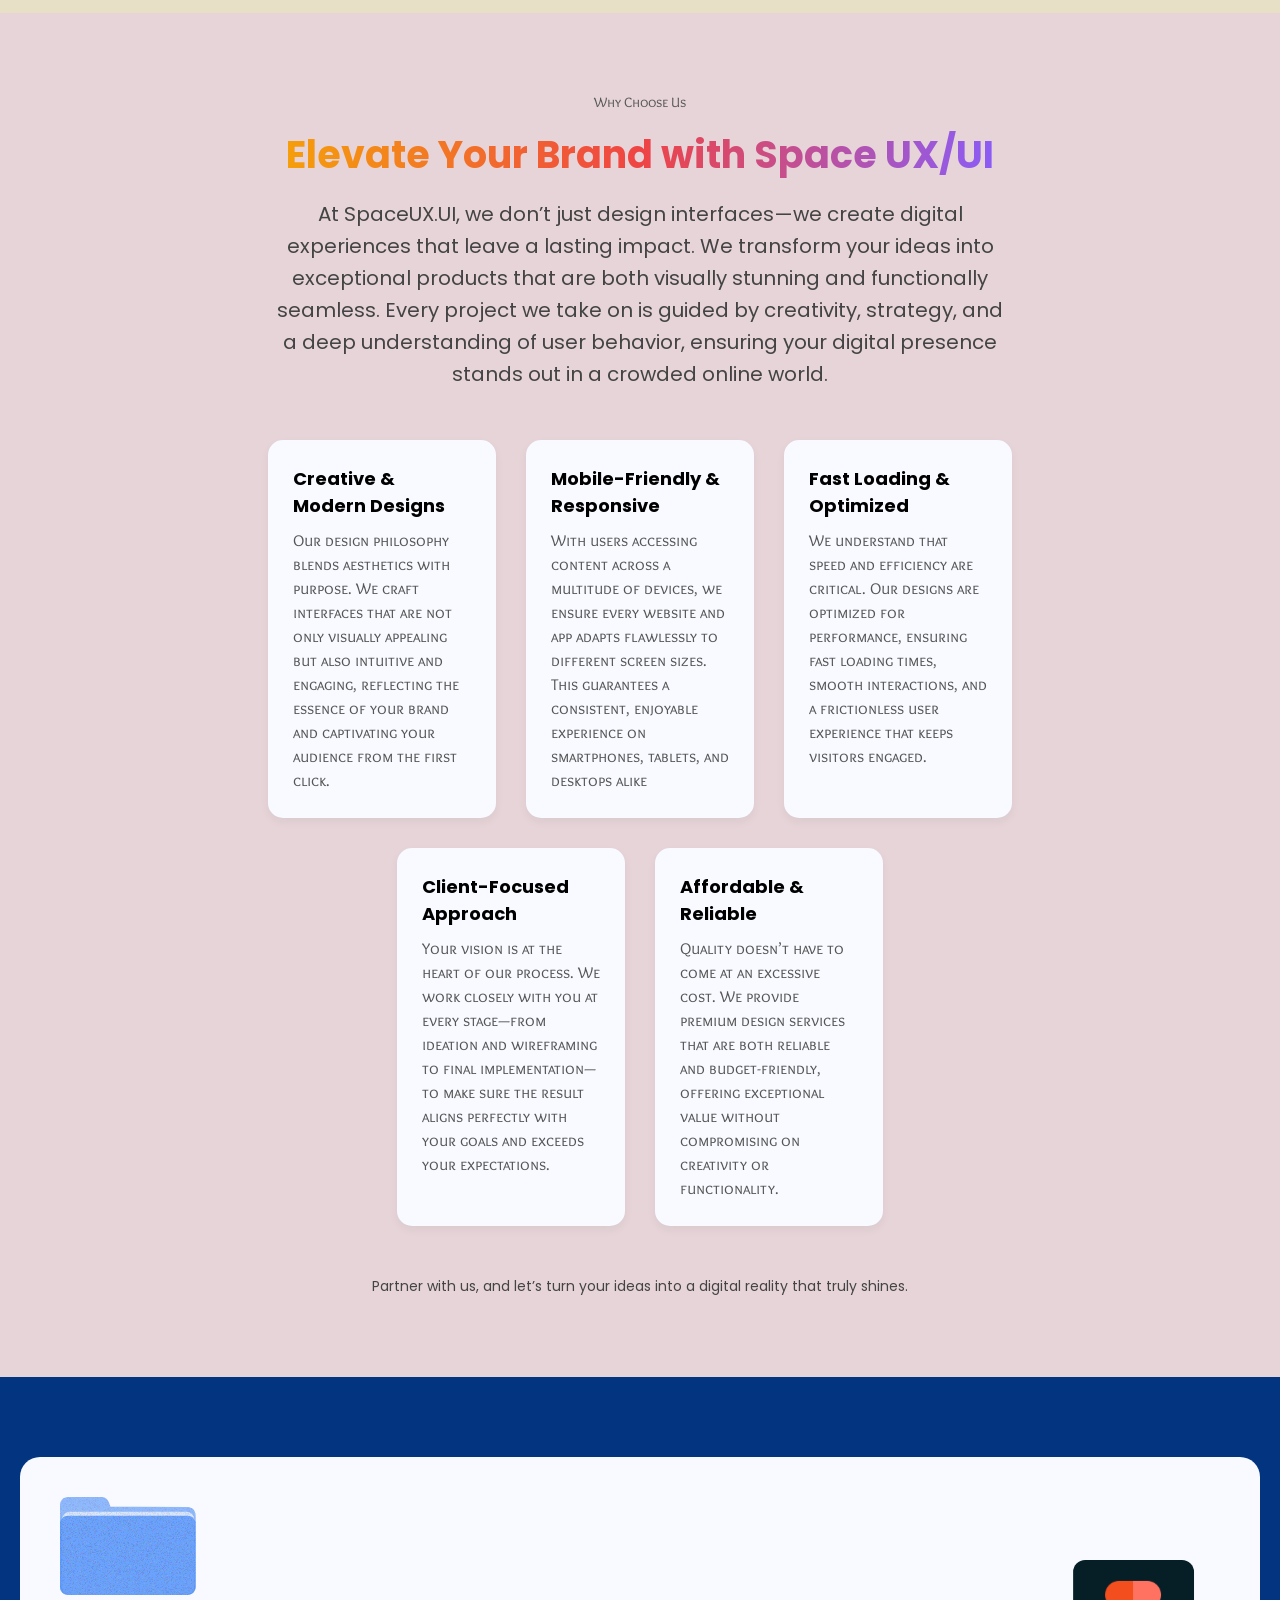
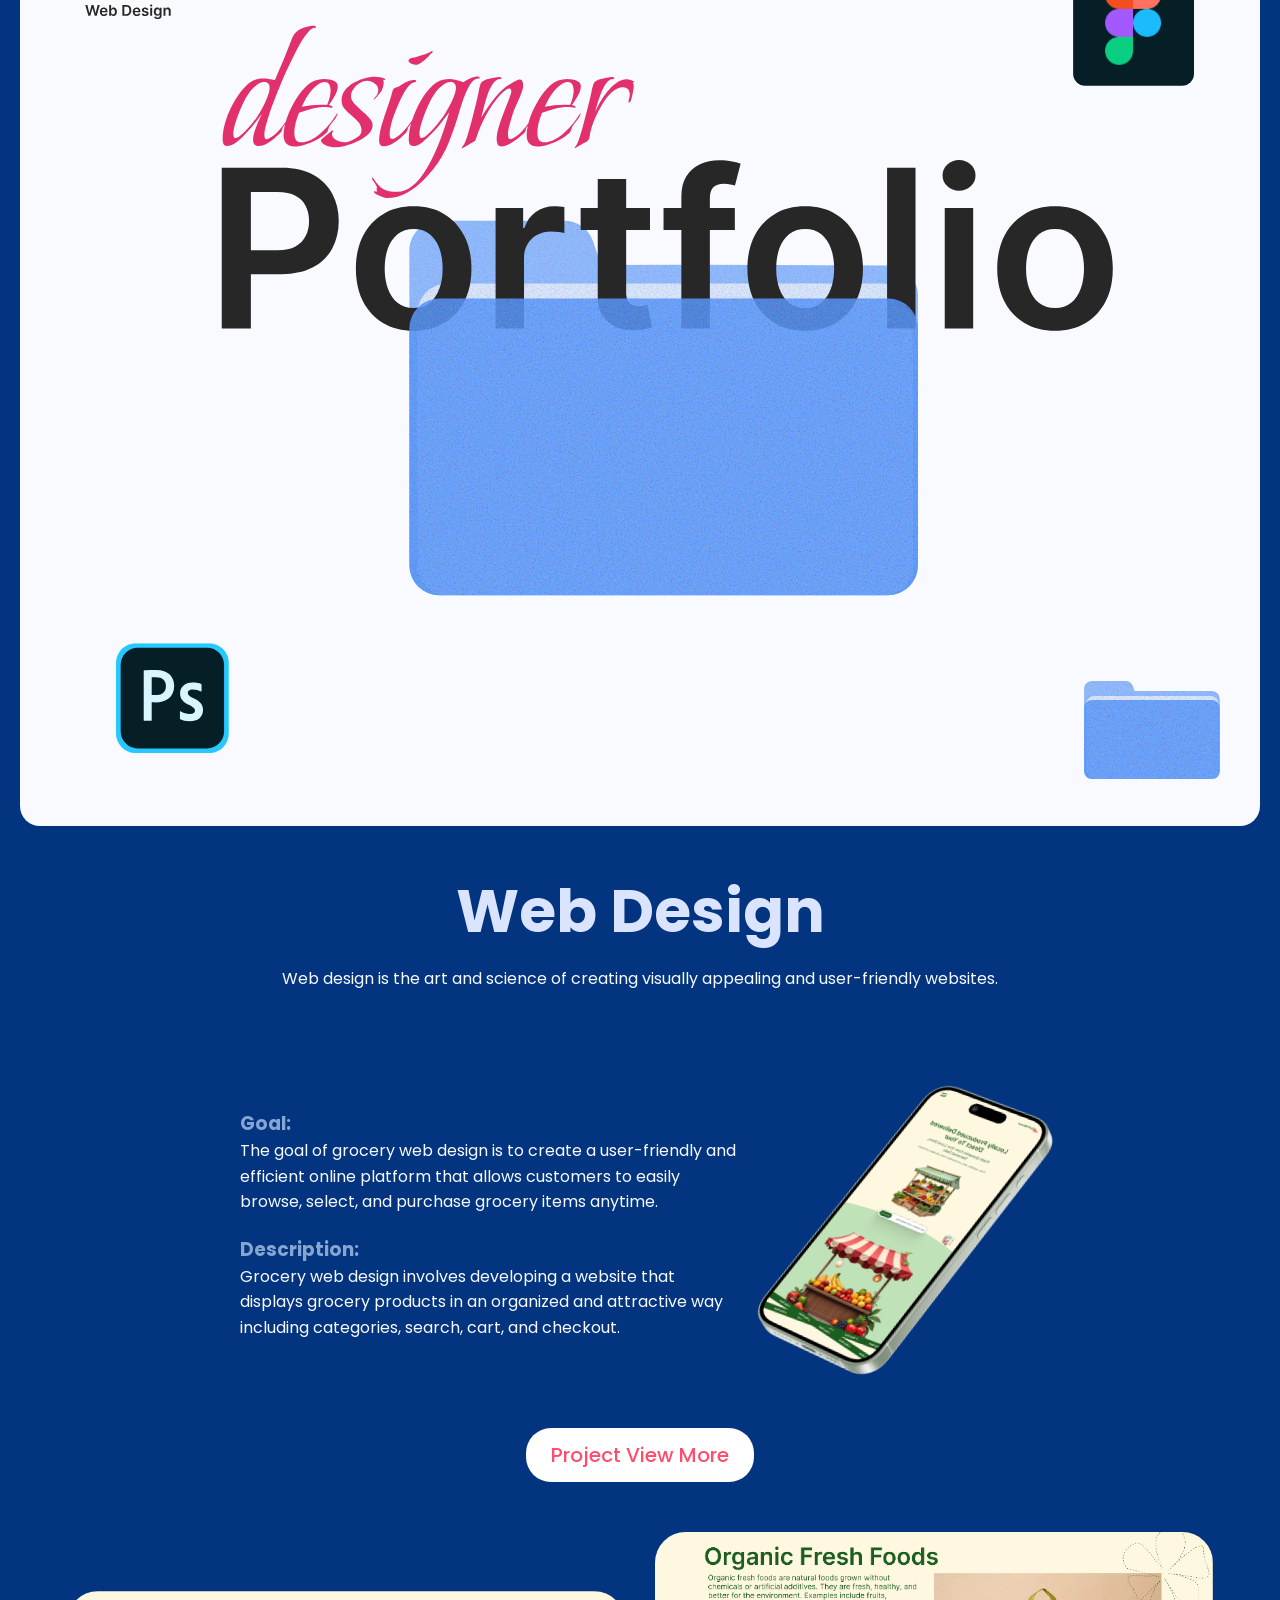
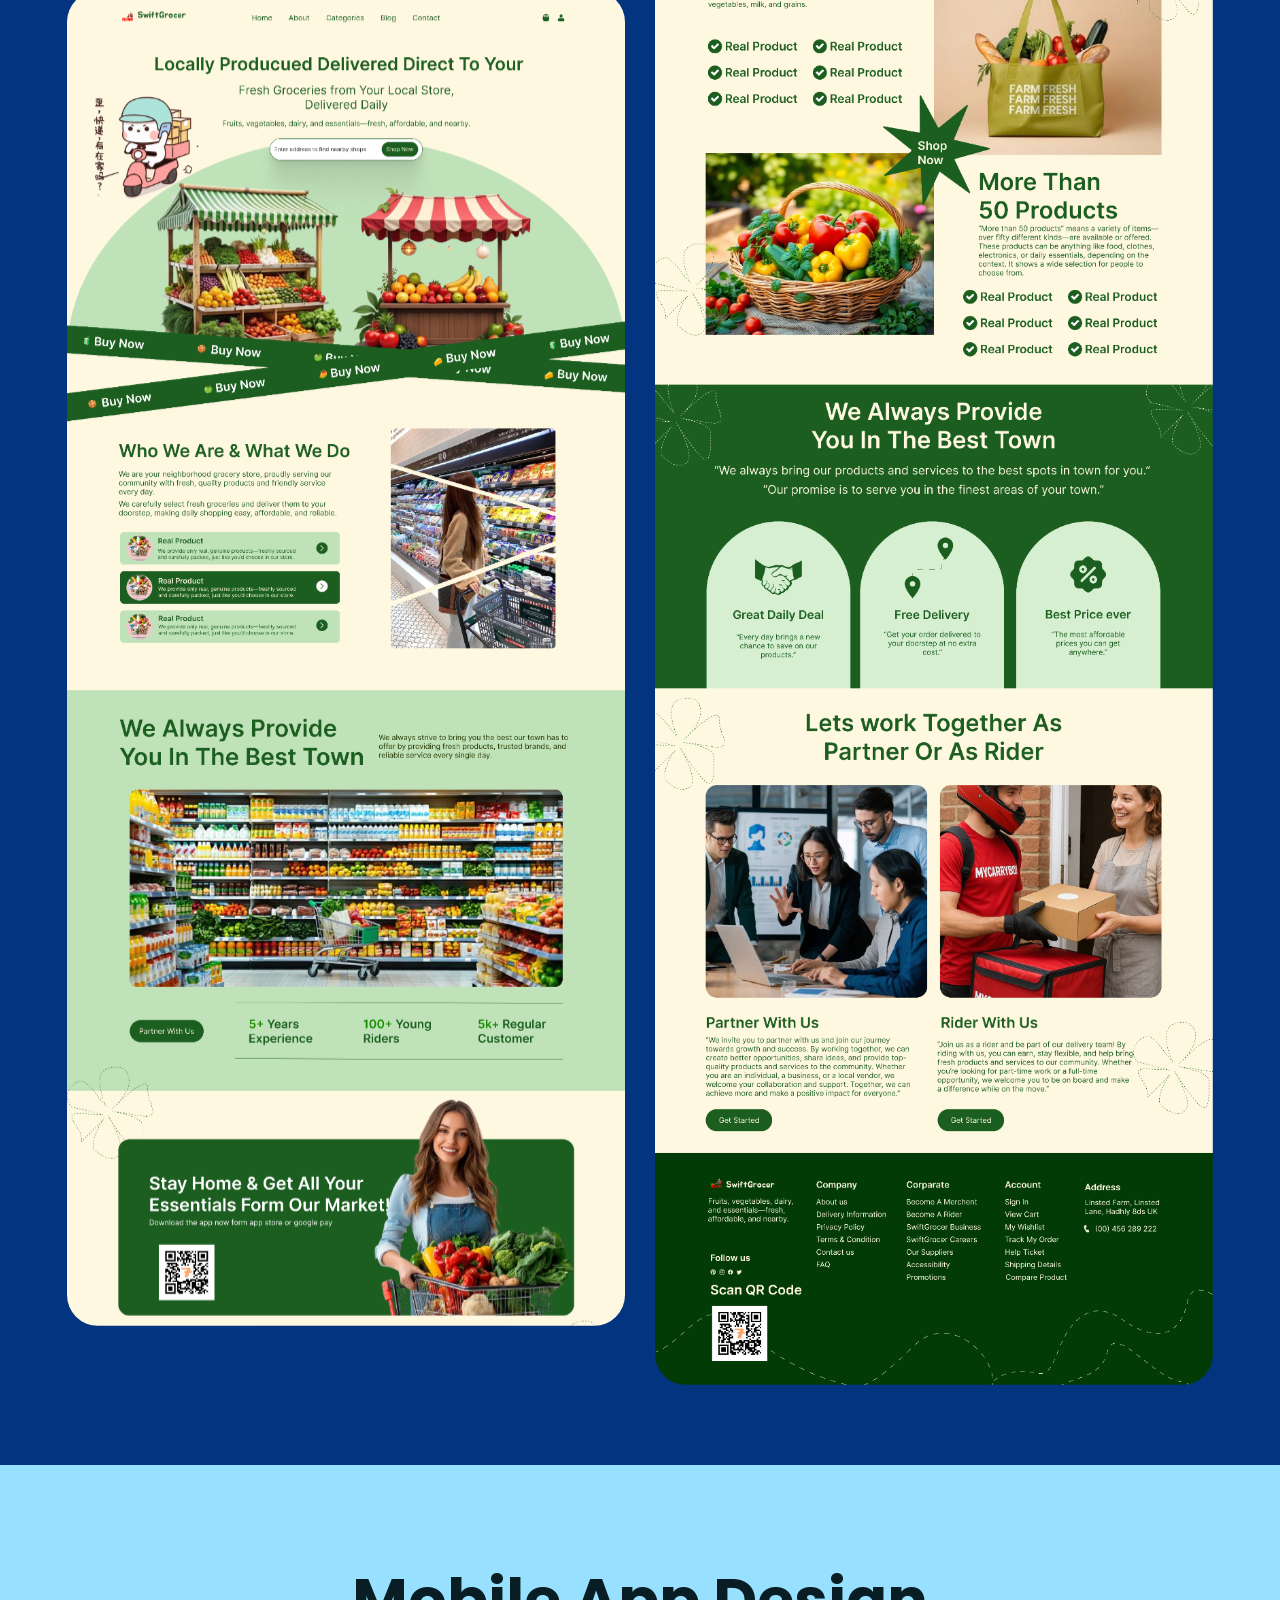
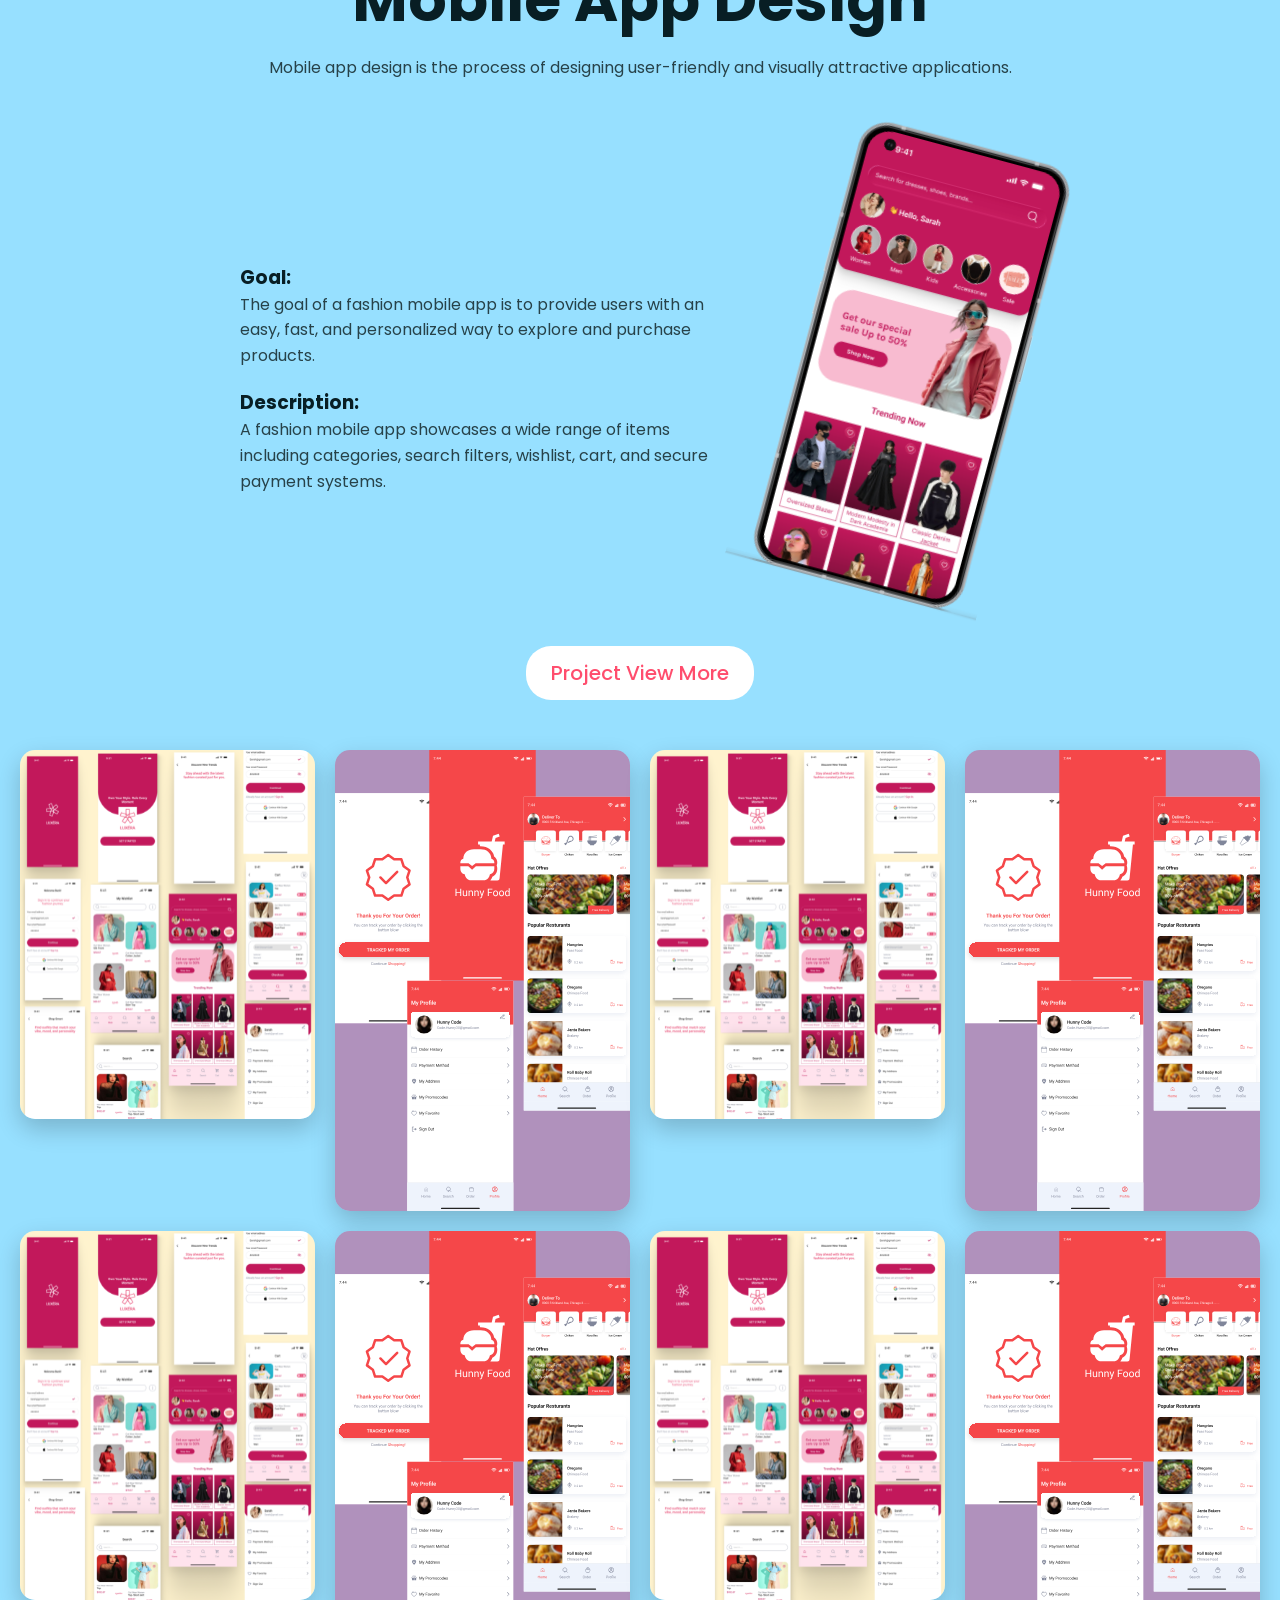
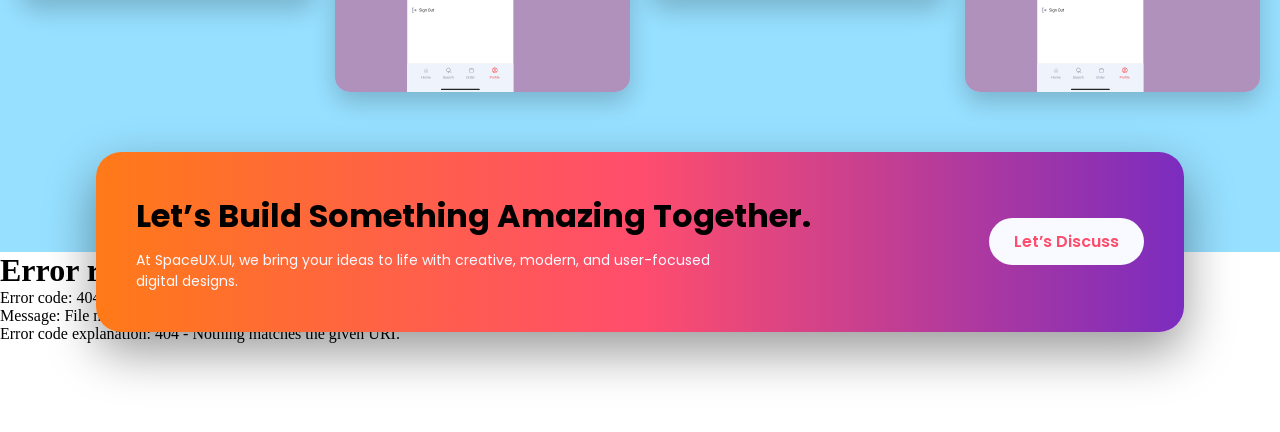
==== commit 50ca644b: "path change" ====
--- a/index.html
+++ b/index.html
@@ -26,7 +26,7 @@
 
 
    <script>
-    fetch("/components/navbar.html")
+    fetch("/Spaceux.ui/components/navbar.html")
       .then(res => res.text())
       .then(data => {
         document.getElementById("navbar").innerHTML = data;
@@ -397,7 +397,7 @@
 
   <div id="footer"></div>
   <script>
-    fetch("/components/footer.html")
+    fetch("/Spaceux.ui/components/footer.html")
       .then(res => res.text())
       .then(data => {
         document.getElementById("footer").innerHTML = data;
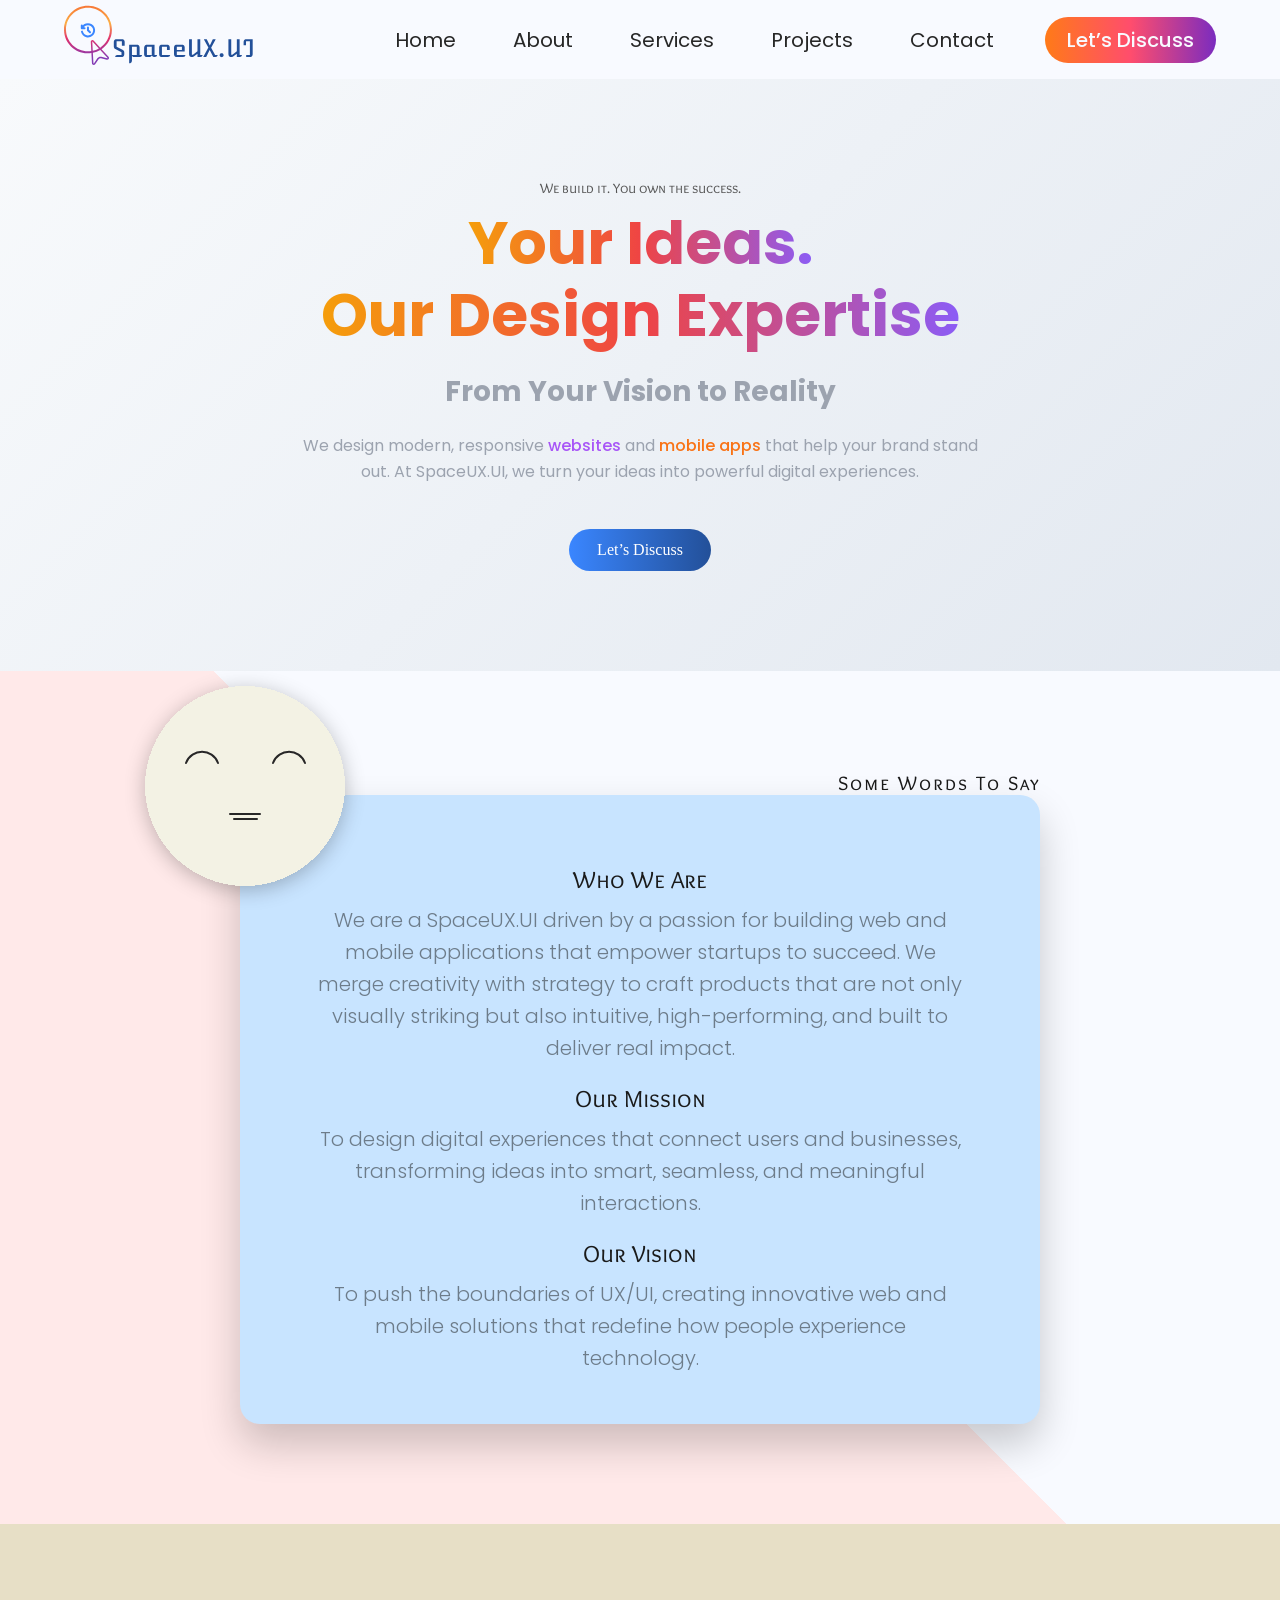
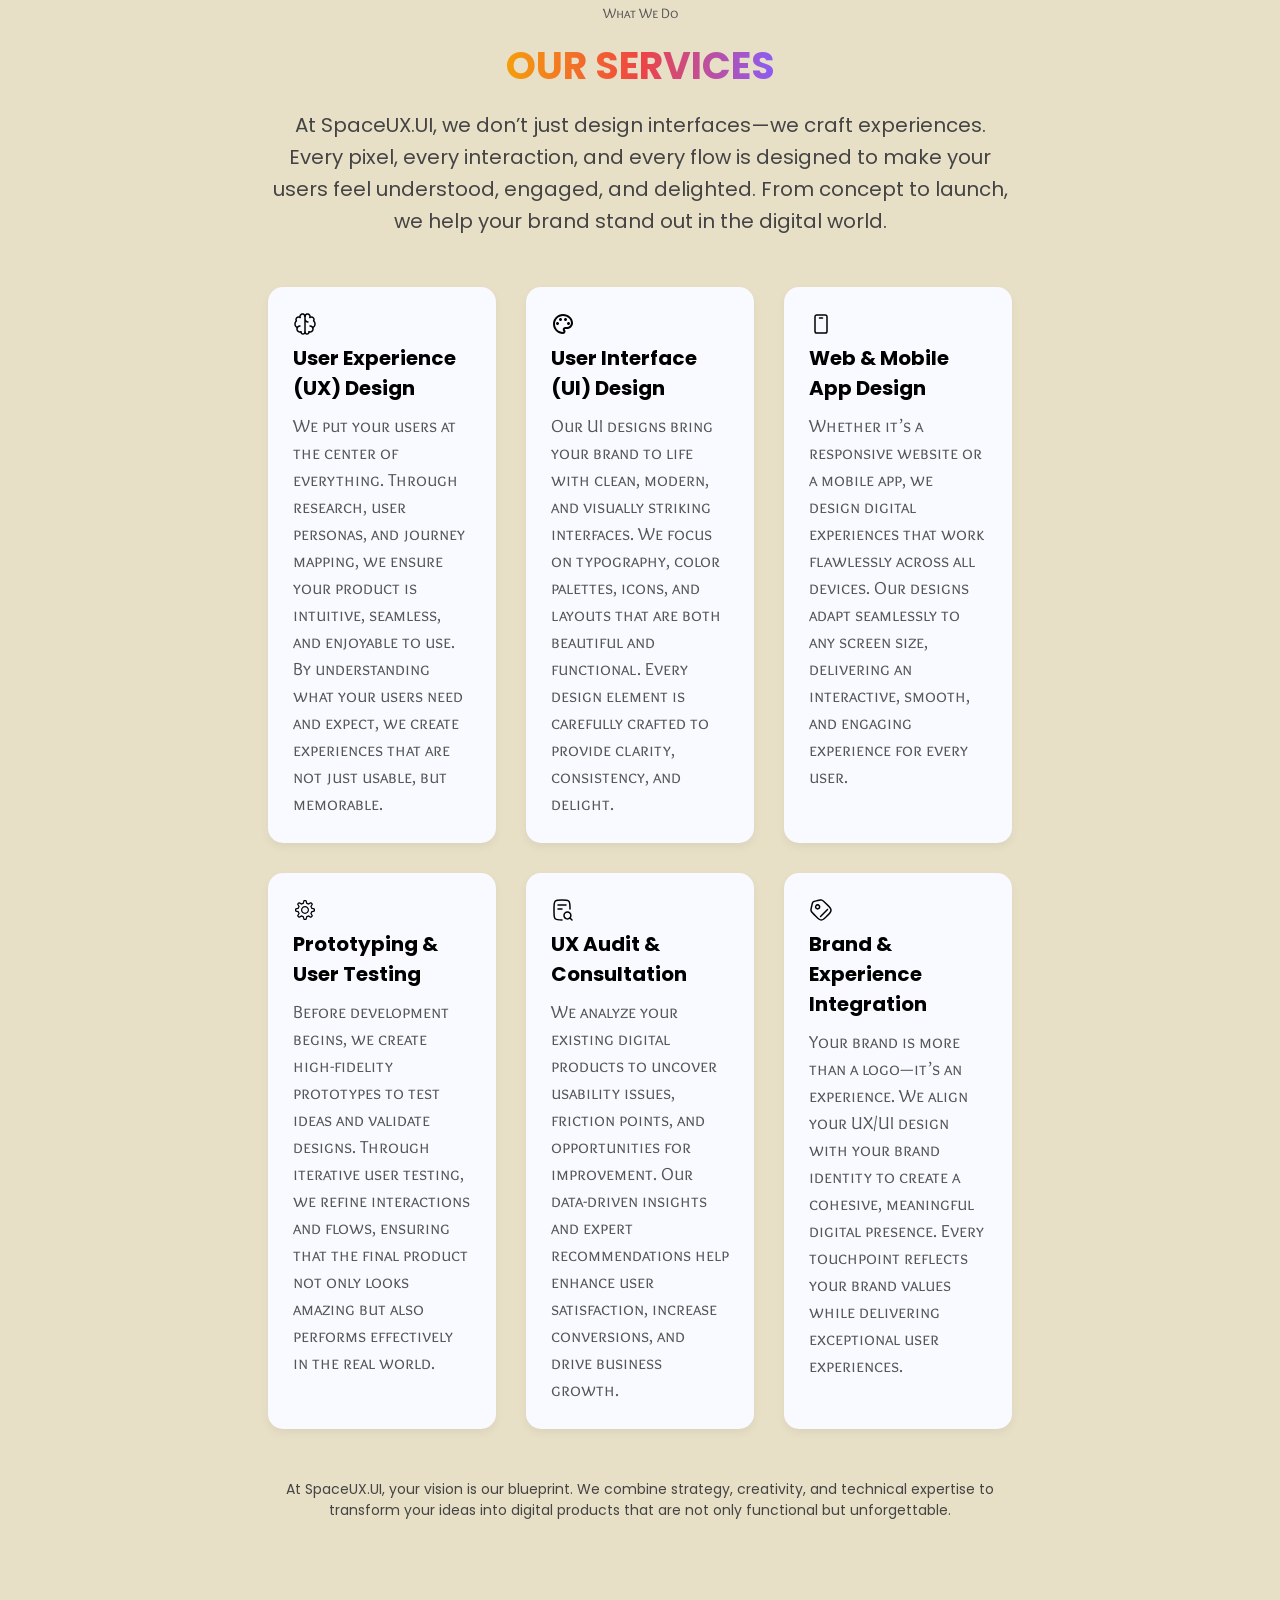
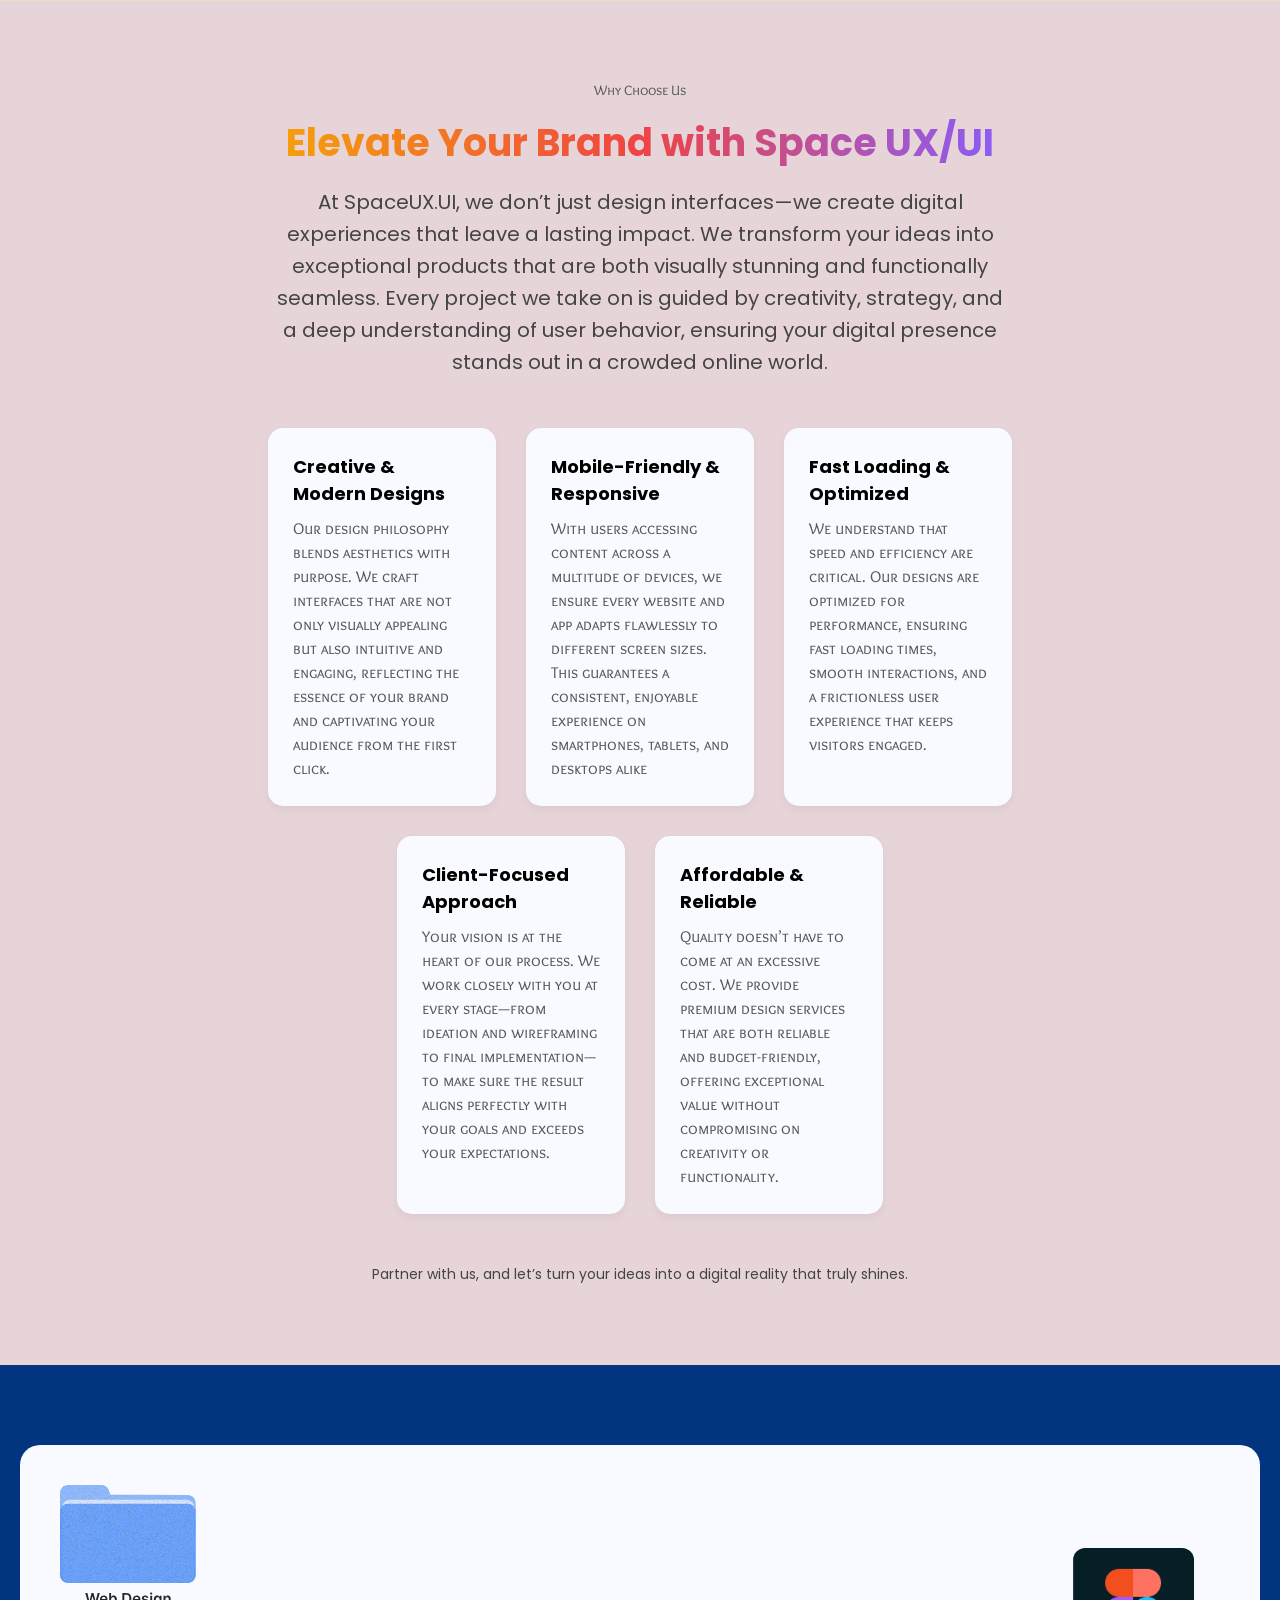
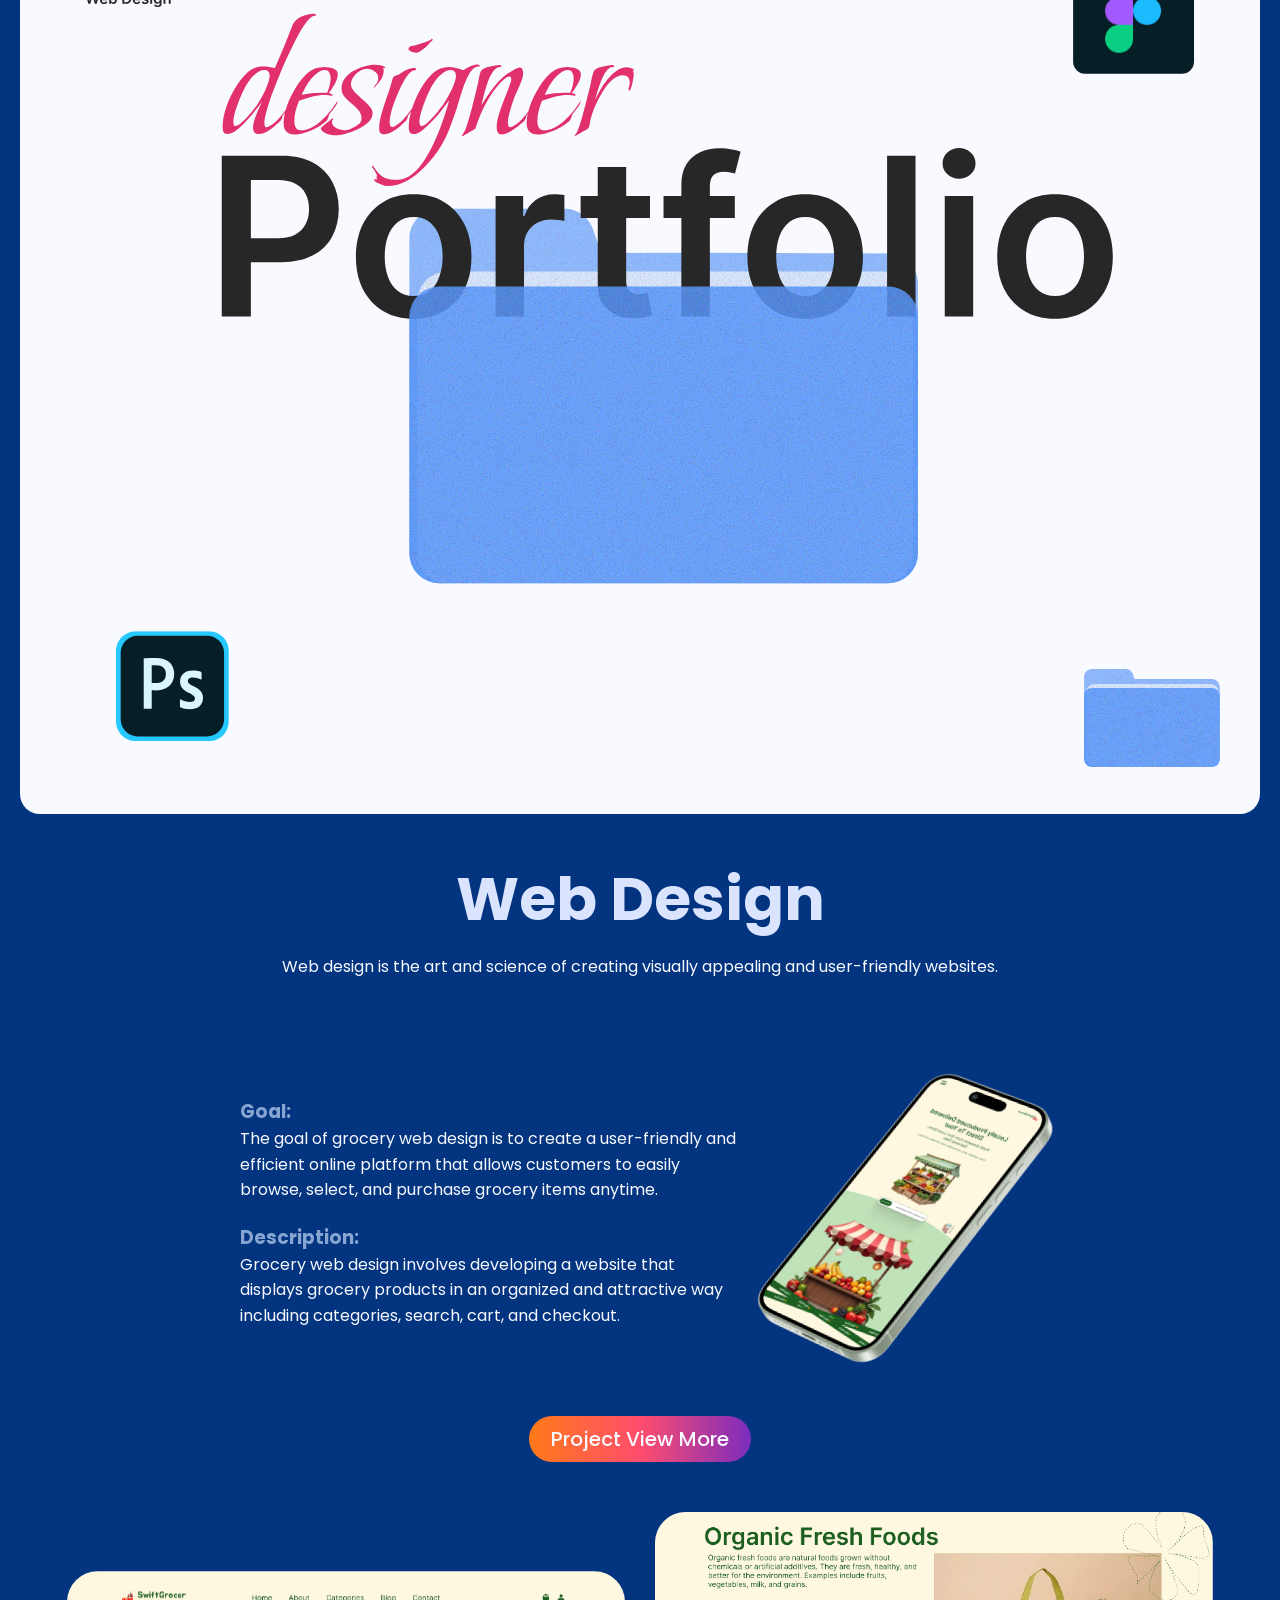
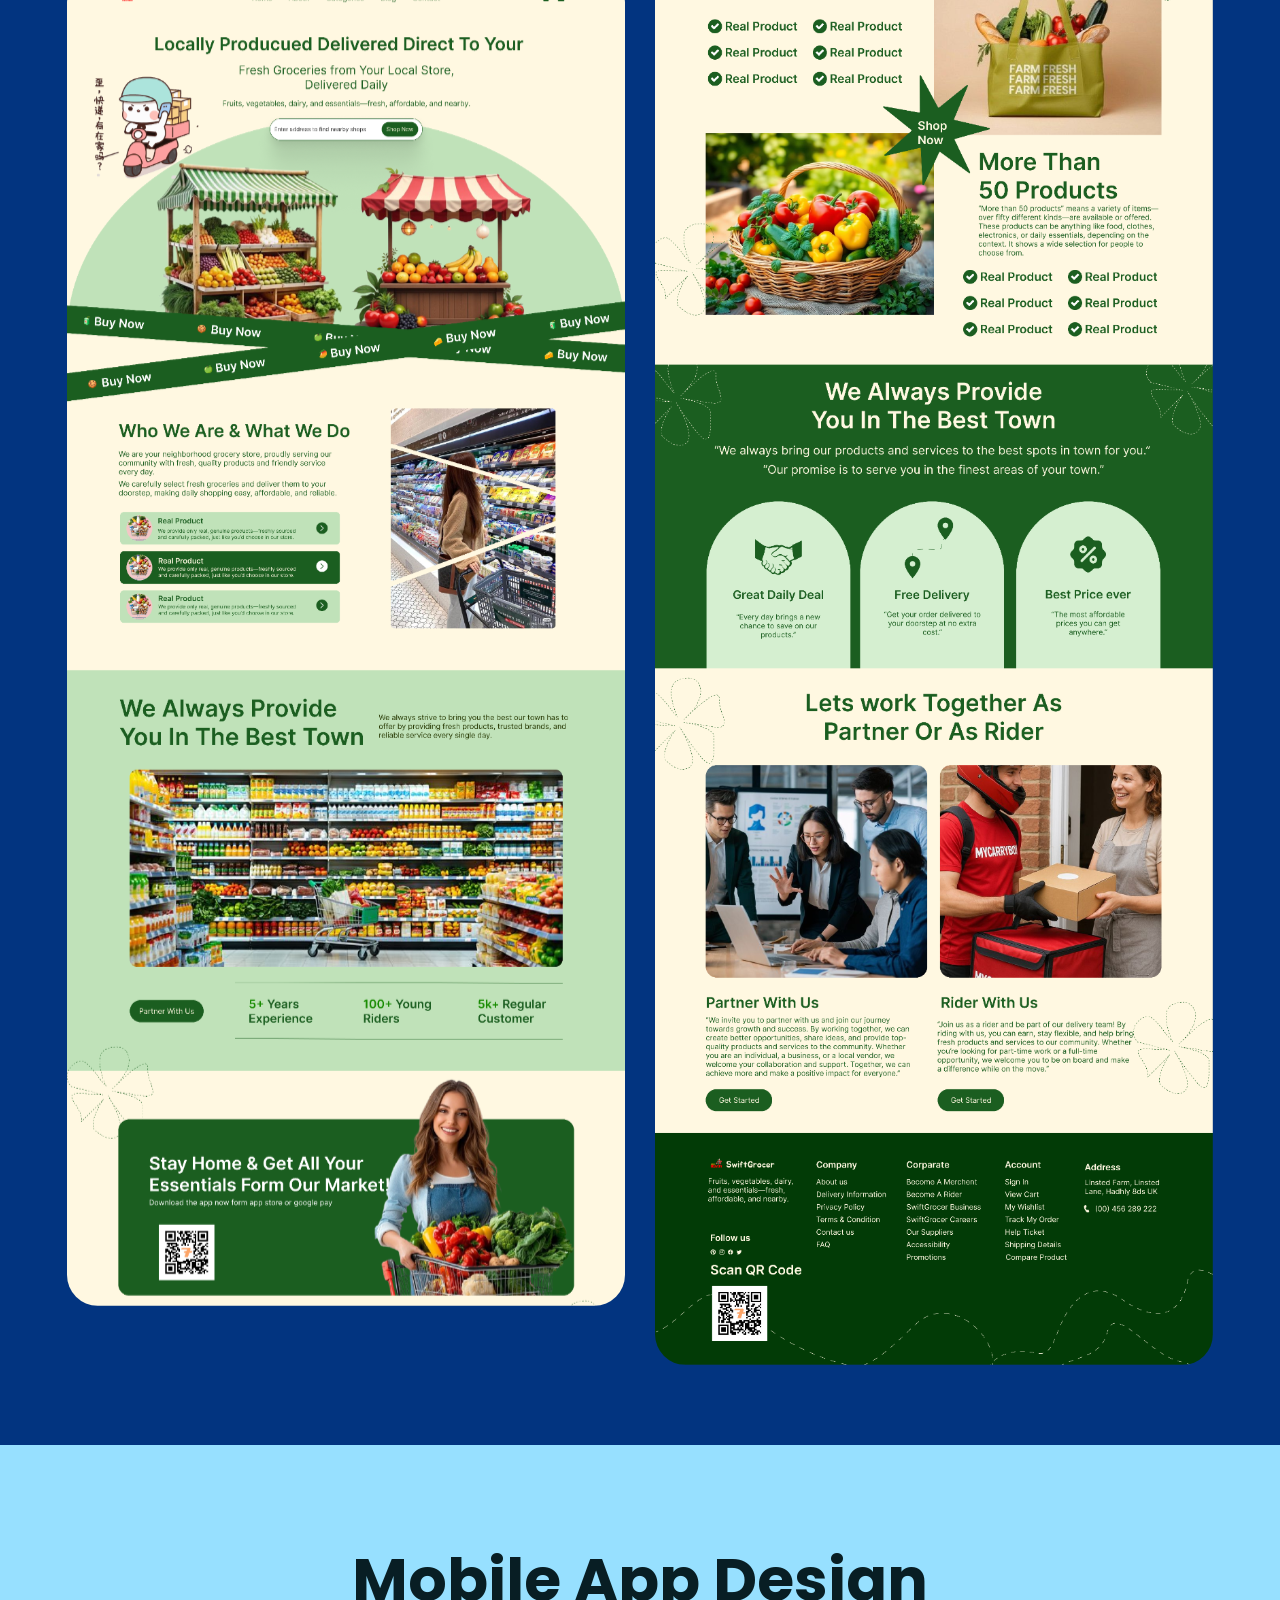
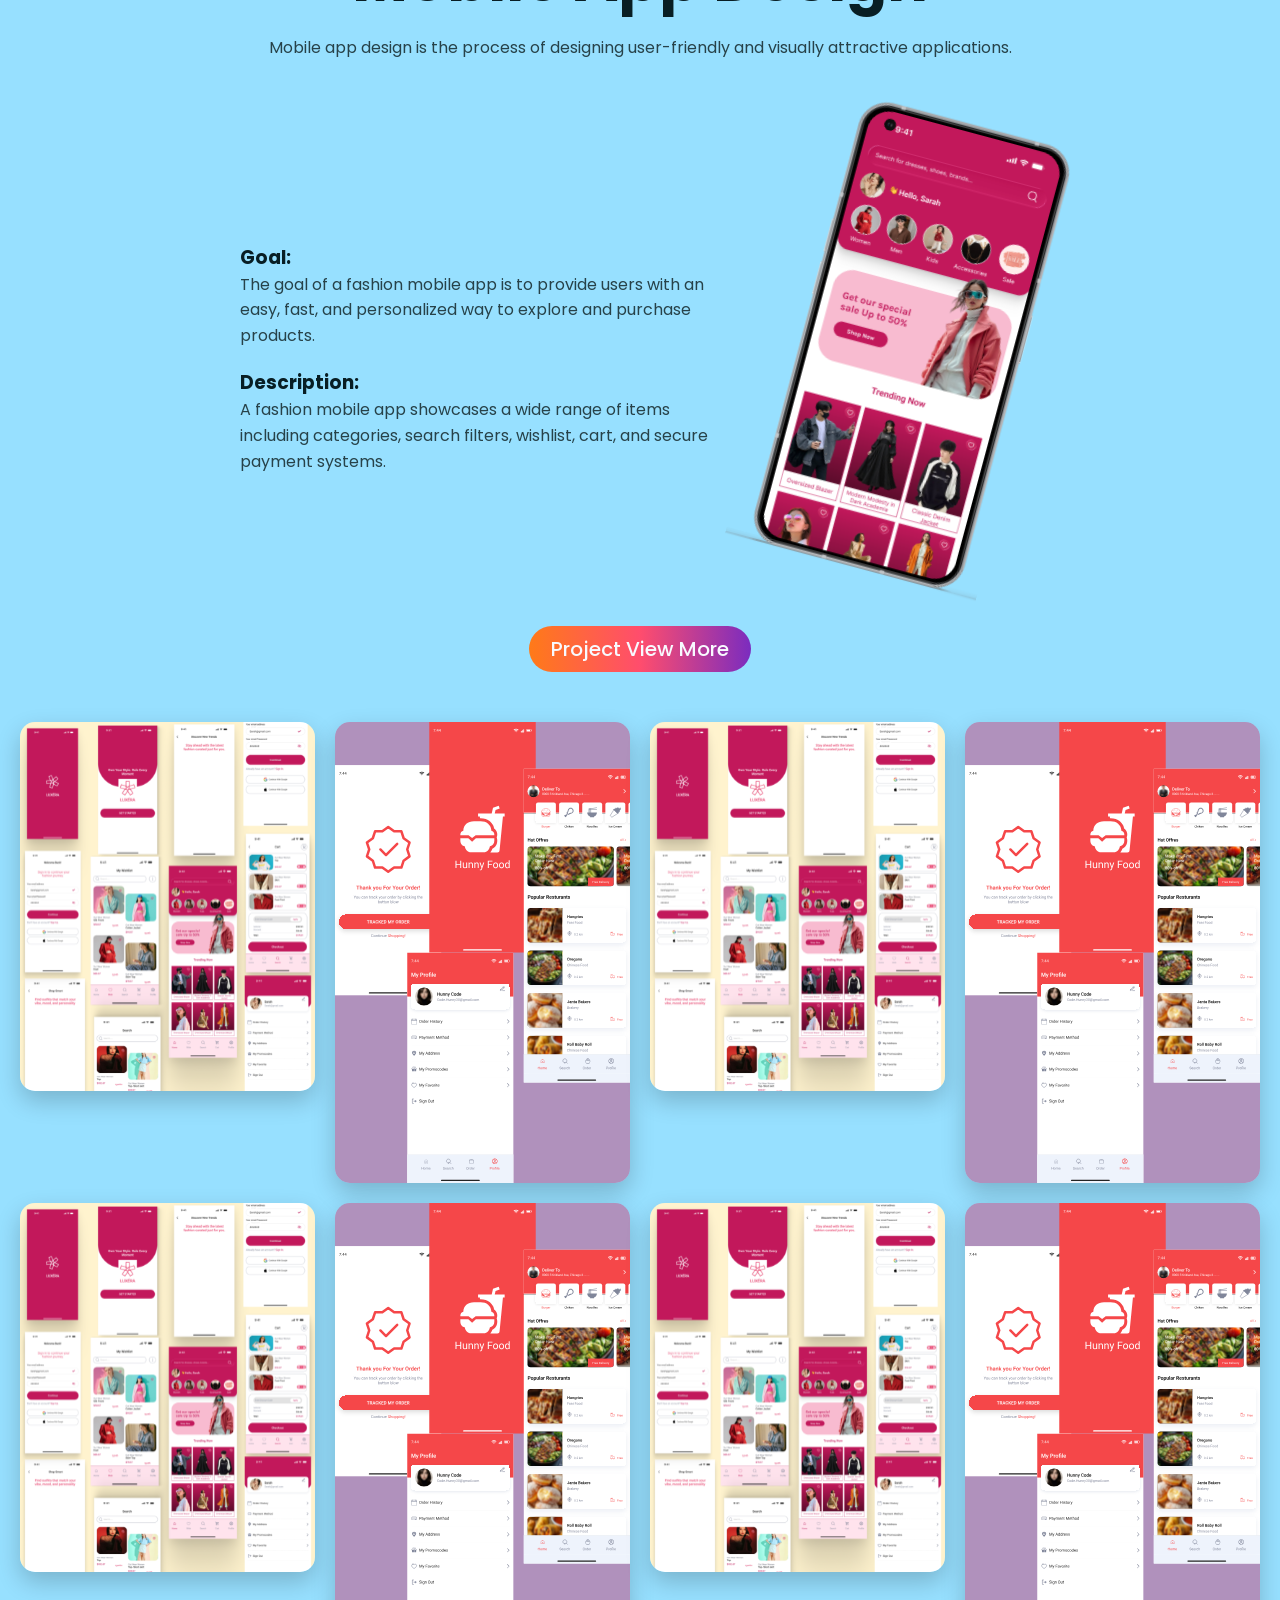
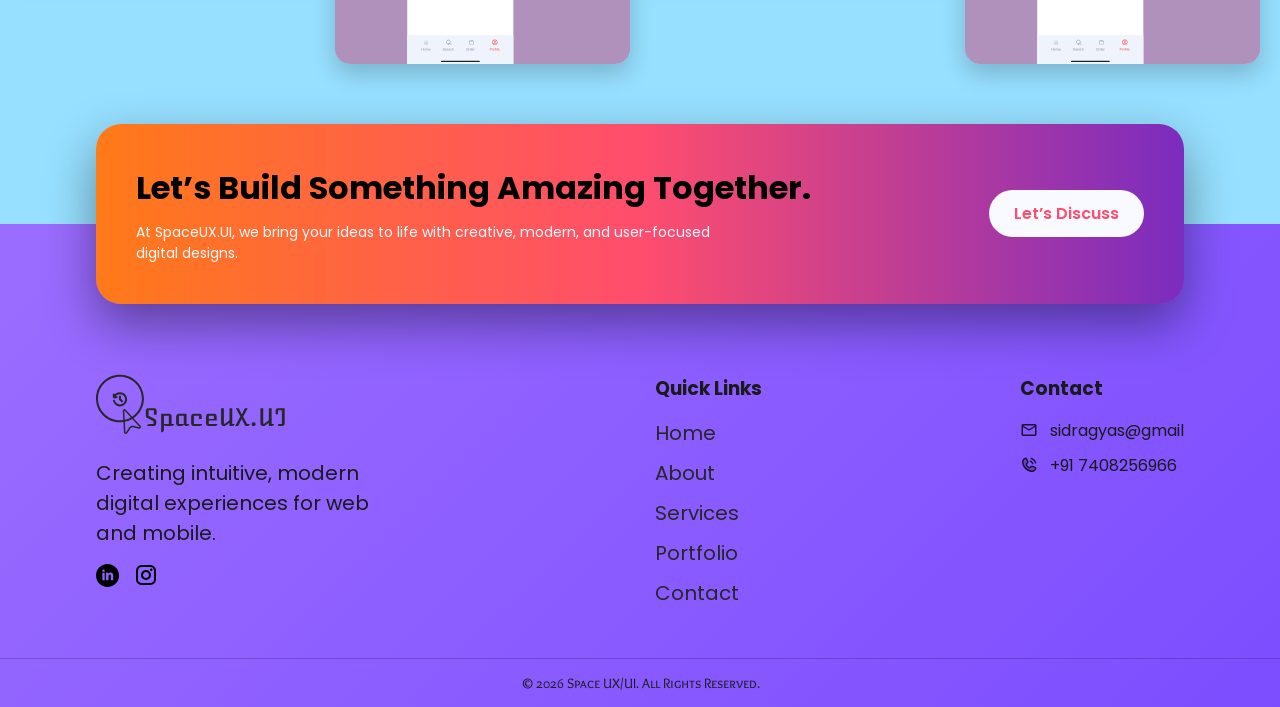
==== commit 4a959fbd: "some change" ====
--- a/index.html
+++ b/index.html
@@ -13,6 +13,7 @@
   <link rel="stylesheet" href="./css/cta_card.css">
   <link rel="stylesheet" href="./css/web-project.css">
   <link rel="stylesheet" href="./css/mobile_app-design.css">
+  <link rel="stylesheet" href="./css/footer.css">
 </head>
 
 
@@ -26,7 +27,7 @@
 
 
    <script>
-    fetch("/Spaceux.ui/components/navbar.html")
+    fetch("./components/navbar.html")
       .then(res => res.text())
       .then(data => {
         document.getElementById("navbar").innerHTML = data;
@@ -397,7 +398,7 @@
 
   <div id="footer"></div>
   <script>
-    fetch("/Spaceux.ui/components/footer.html")
+    fetch("./components/footer.html")
       .then(res => res.text())
       .then(data => {
         document.getElementById("footer").innerHTML = data;
--- a/css/footer.css
+++ b/css/footer.css
@@ -0,0 +1,117 @@
+
+@import url("https://fonts.googleapis.com/css2?family=Overlock+SC&family=Poppins:ital,wght@0,100;0,200;0,300;0,400;0,500;0,600;0,700;0,800;0,900;1,100;1,200;1,300;1,400;1,500;1,600;1,700;1,800;1,900&display=swap");
+/* Footer */
+.footer {
+  background: linear-gradient(135deg, #9b6dff, #7c4dff);
+  color: #1a1a1a;
+  padding-top: 150px;
+     font-family: "Poppins", sans-serif;
+}
+
+/* Container */
+.footer-container {
+  width: 85%;
+  margin: auto;
+  display: flex;
+  justify-content: space-between;
+  gap: 40px;
+  flex-wrap: wrap;
+}
+
+/* Left */
+.footer-left {
+  max-width: 300px;
+}
+
+.logo {
+  font-size: 24px;
+  font-weight: bold;
+}
+
+.desc {
+    font-size: 20px;
+    
+  margin: 15px 0;
+  line-height: 1.5;
+}
+
+/* Social Icons */
+.socials a {
+  margin-right: 10px;
+  font-size: 18px;
+  text-decoration: none;
+}
+
+/* Links */
+.footer-links h3,
+.footer-contact h3 {
+  margin-bottom: 15px;
+}
+
+.footer-links ul {
+  list-style: none;
+}
+
+.footer-links li {
+  margin-bottom: 10px;
+}
+
+.footer-links a {
+
+    font-size: 20px;
+  text-decoration: none;
+  color: #272727;
+  transition: 0.3s;
+}
+
+.footer-links a:hover {
+  color: #ffffff;
+}
+
+/* Contact */
+.footer-contact p {
+  margin-bottom: 10px;
+  display: flex;
+  align-items: center;
+  gap: 12px;
+}
+/* Hover Effect */
+.footer-contact p:hover {
+  color: #ffffff;
+  transition: 0.3s;
+    text-shadow: 0 0 8px rgba(255,255,255,0.5);
+}
+
+
+/* Icon Styling */
+.footer-contact img {
+  width: 18px;
+  height: 18px;
+  filter: brightness(0); /* black icon */
+  opacity: 0.8;
+}
+.footer-contact p:hover img {
+  filter: brightness(0) invert(1); /* white icon */
+}
+/* Bottom */
+.footer-bottom {
+  border-top: 1px solid rgba(0,0,0,0.2);
+  text-align: center;
+  padding: 15px 0;
+  margin-top: 40px;
+    font-family: "Overlock SC", sans-serif;
+  font-size: 14px;
+}
+
+
+
+@media (max-width: 768px) {
+  .footer-container {
+    flex-direction: column;
+    text-align: center;
+  }
+
+  .footer-left {
+    max-width: 100%;
+  }
+}
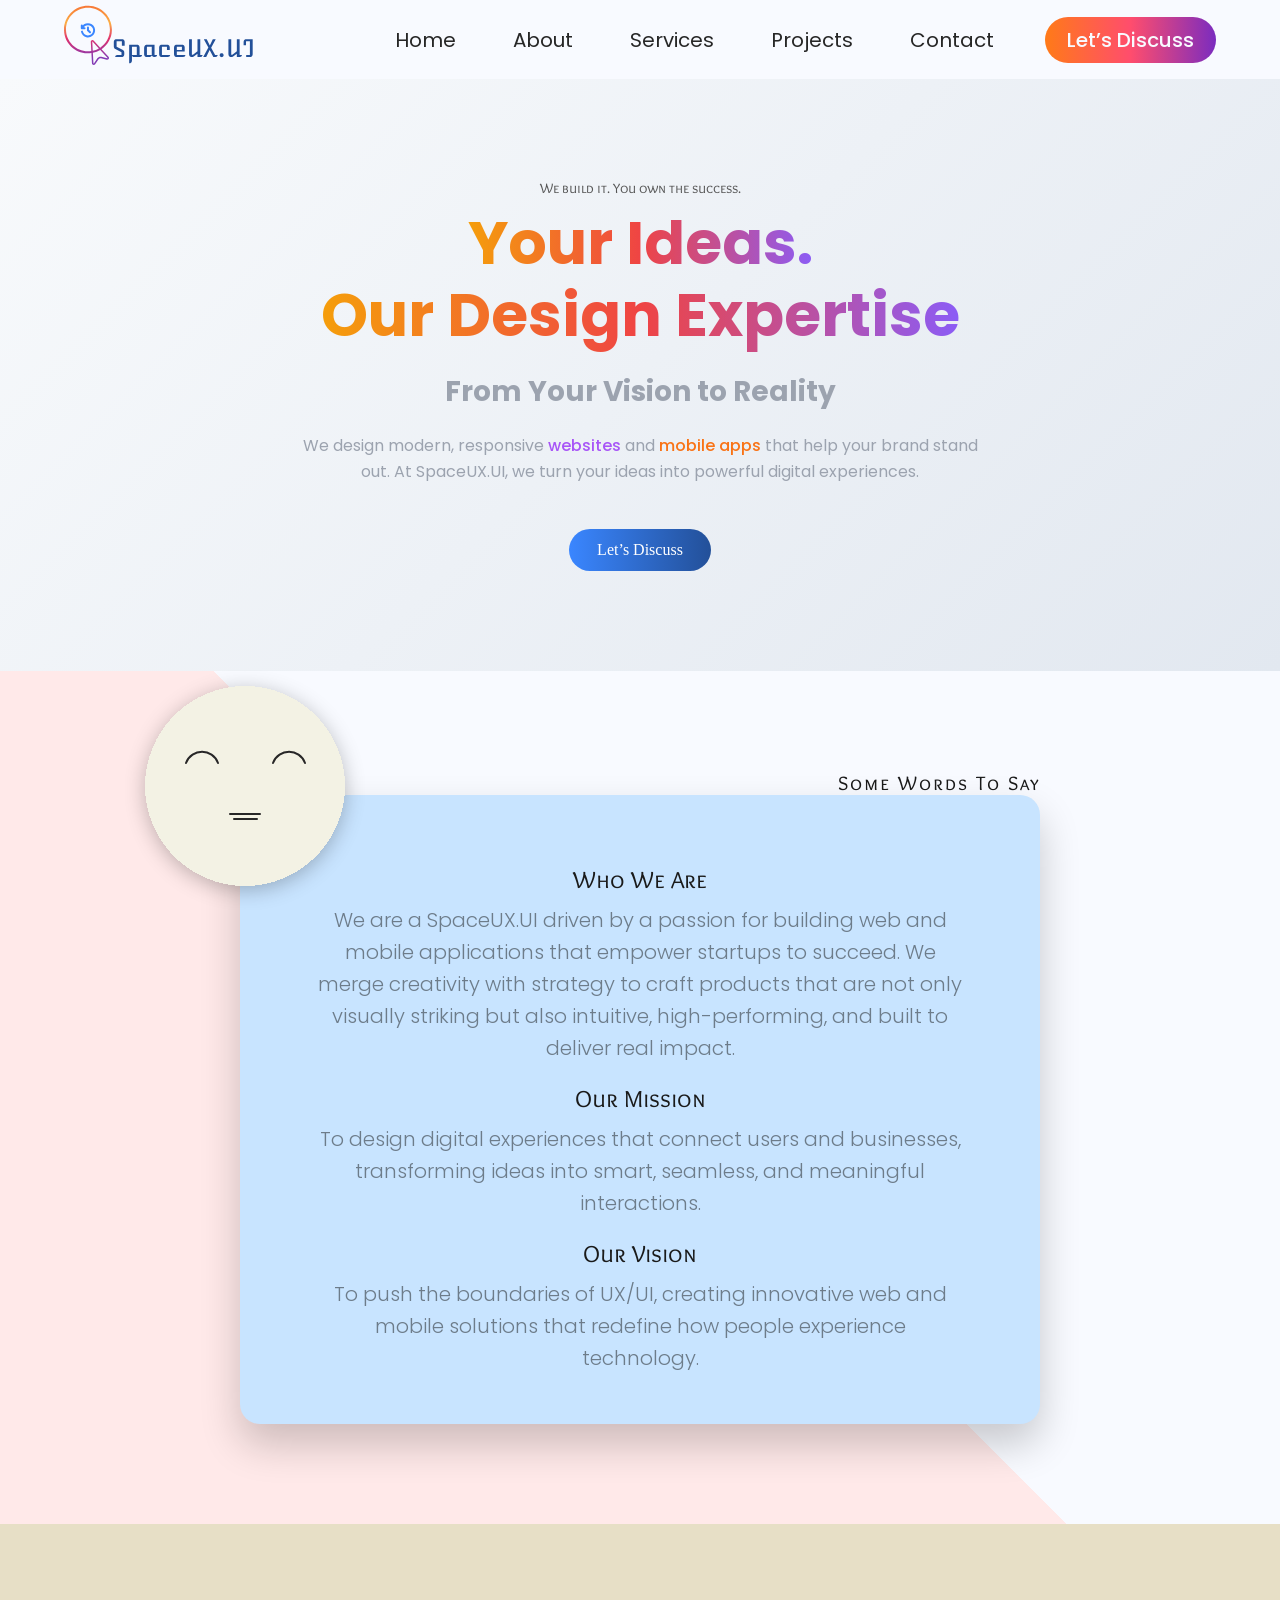
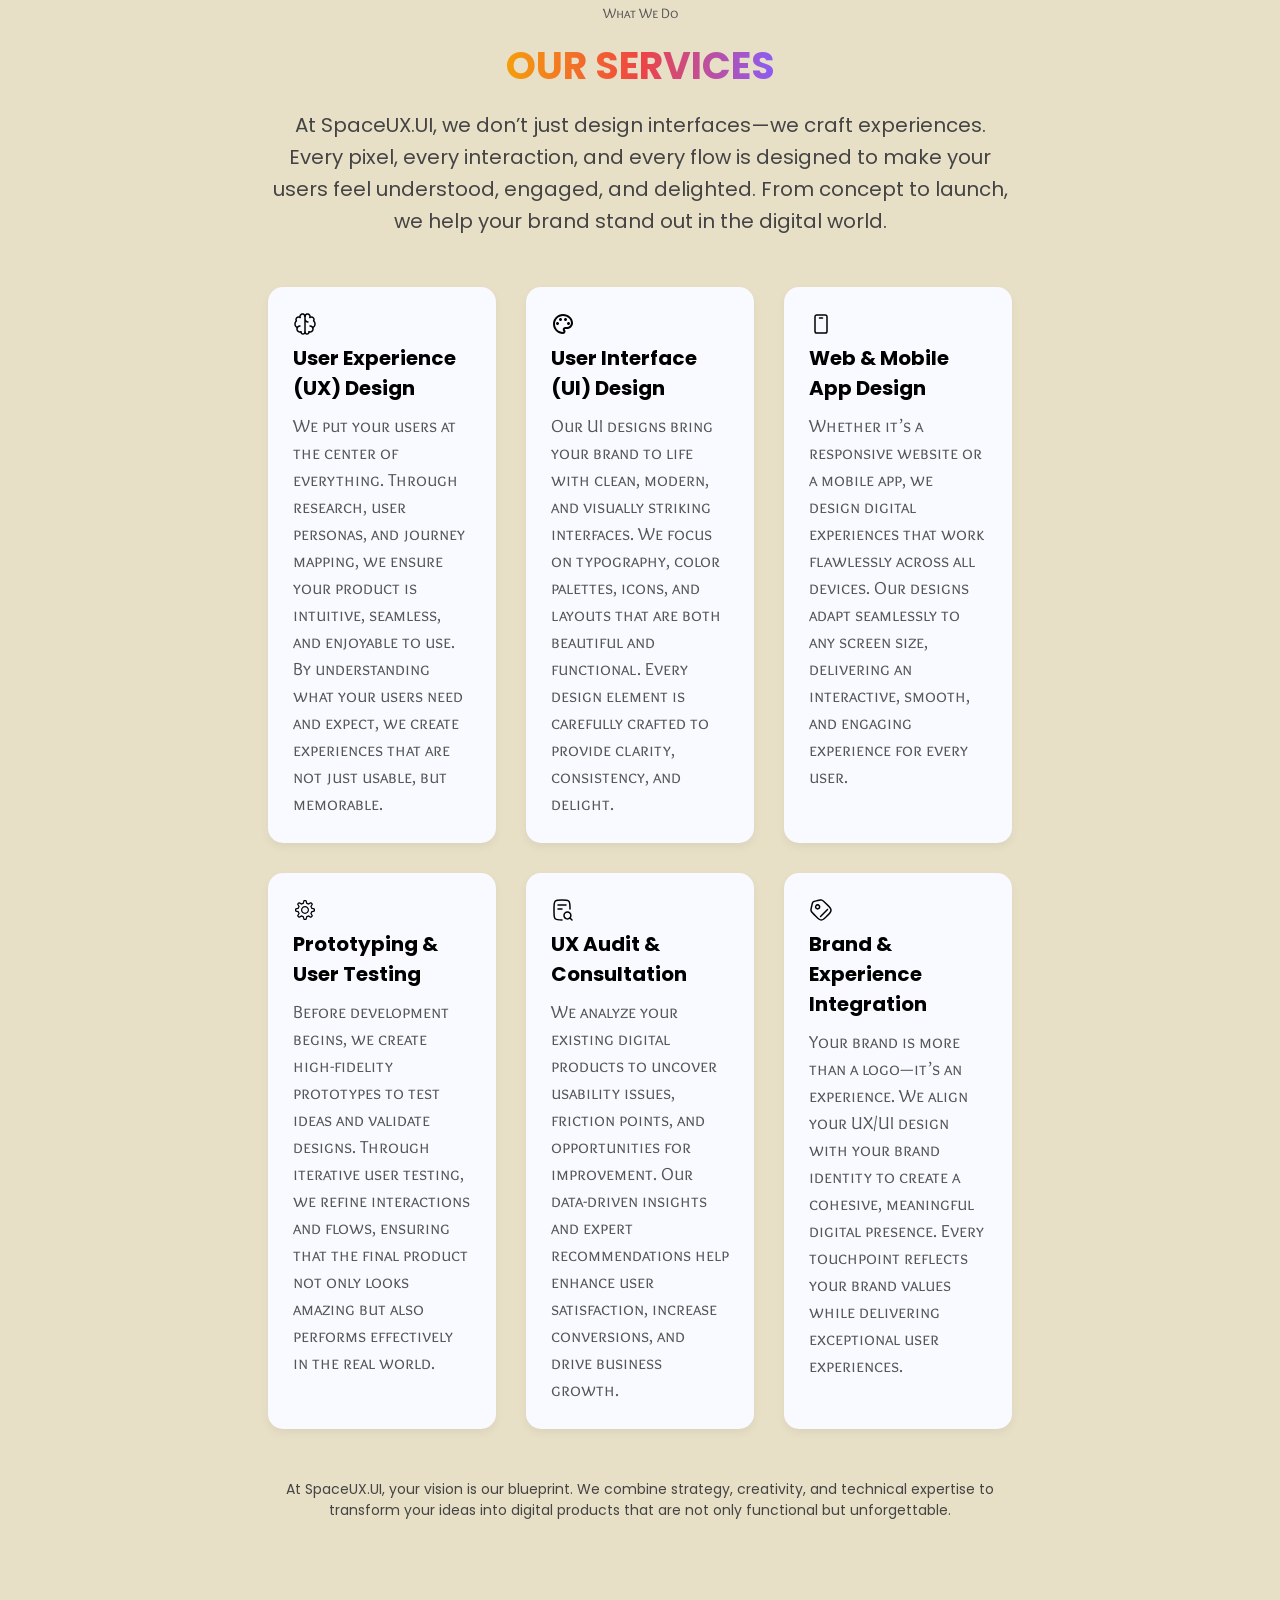
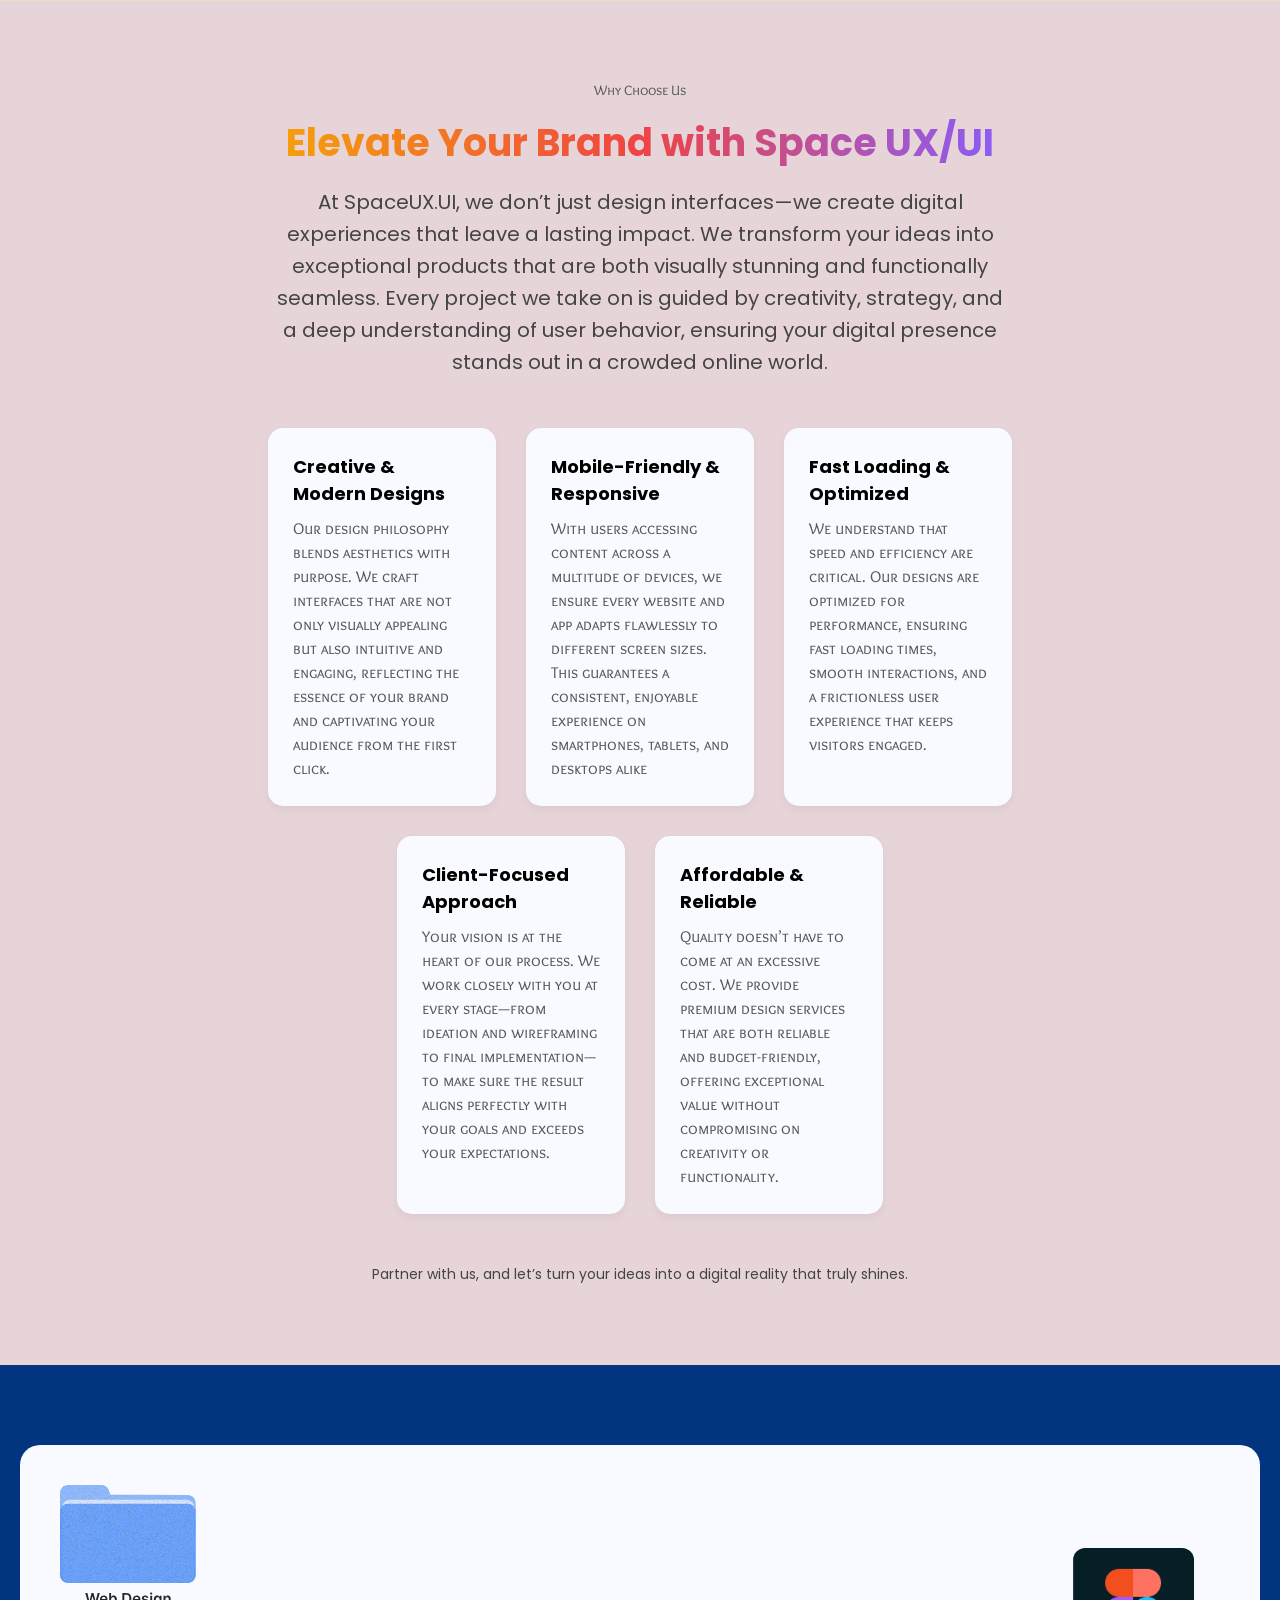
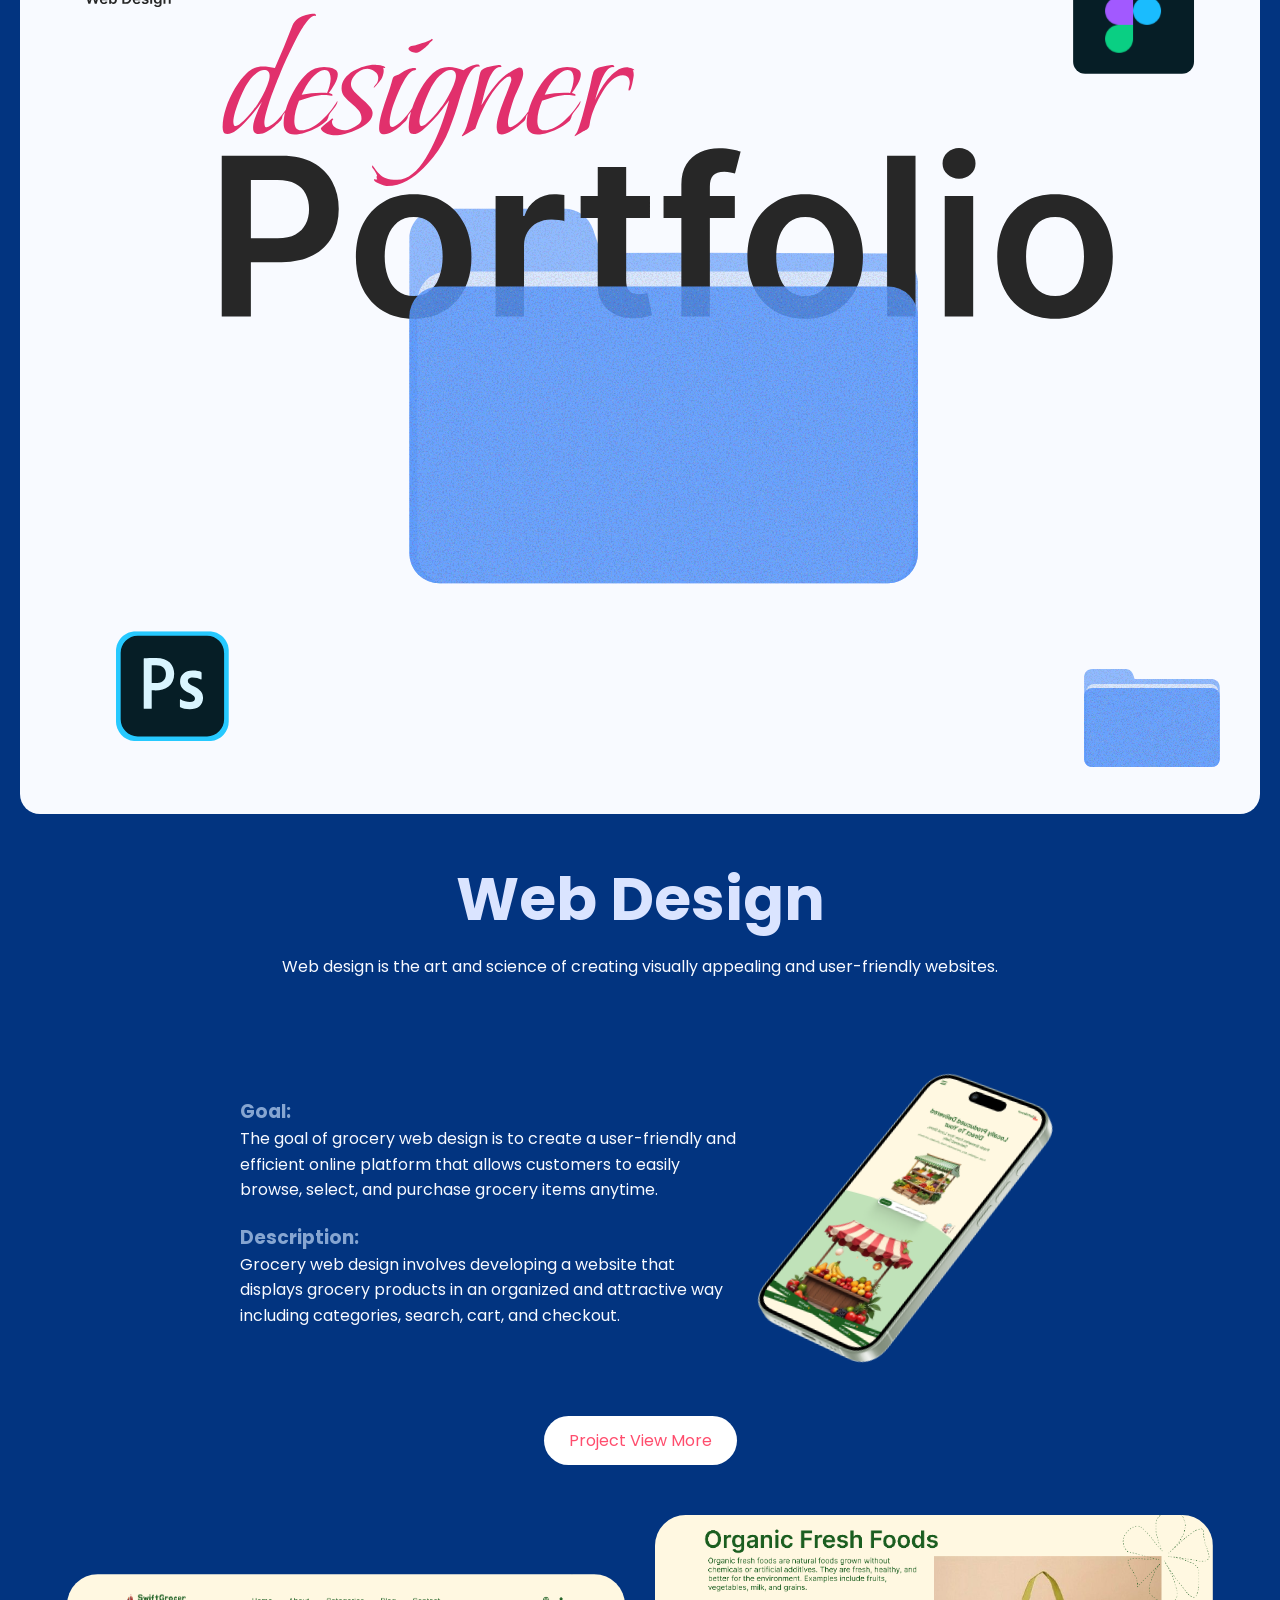
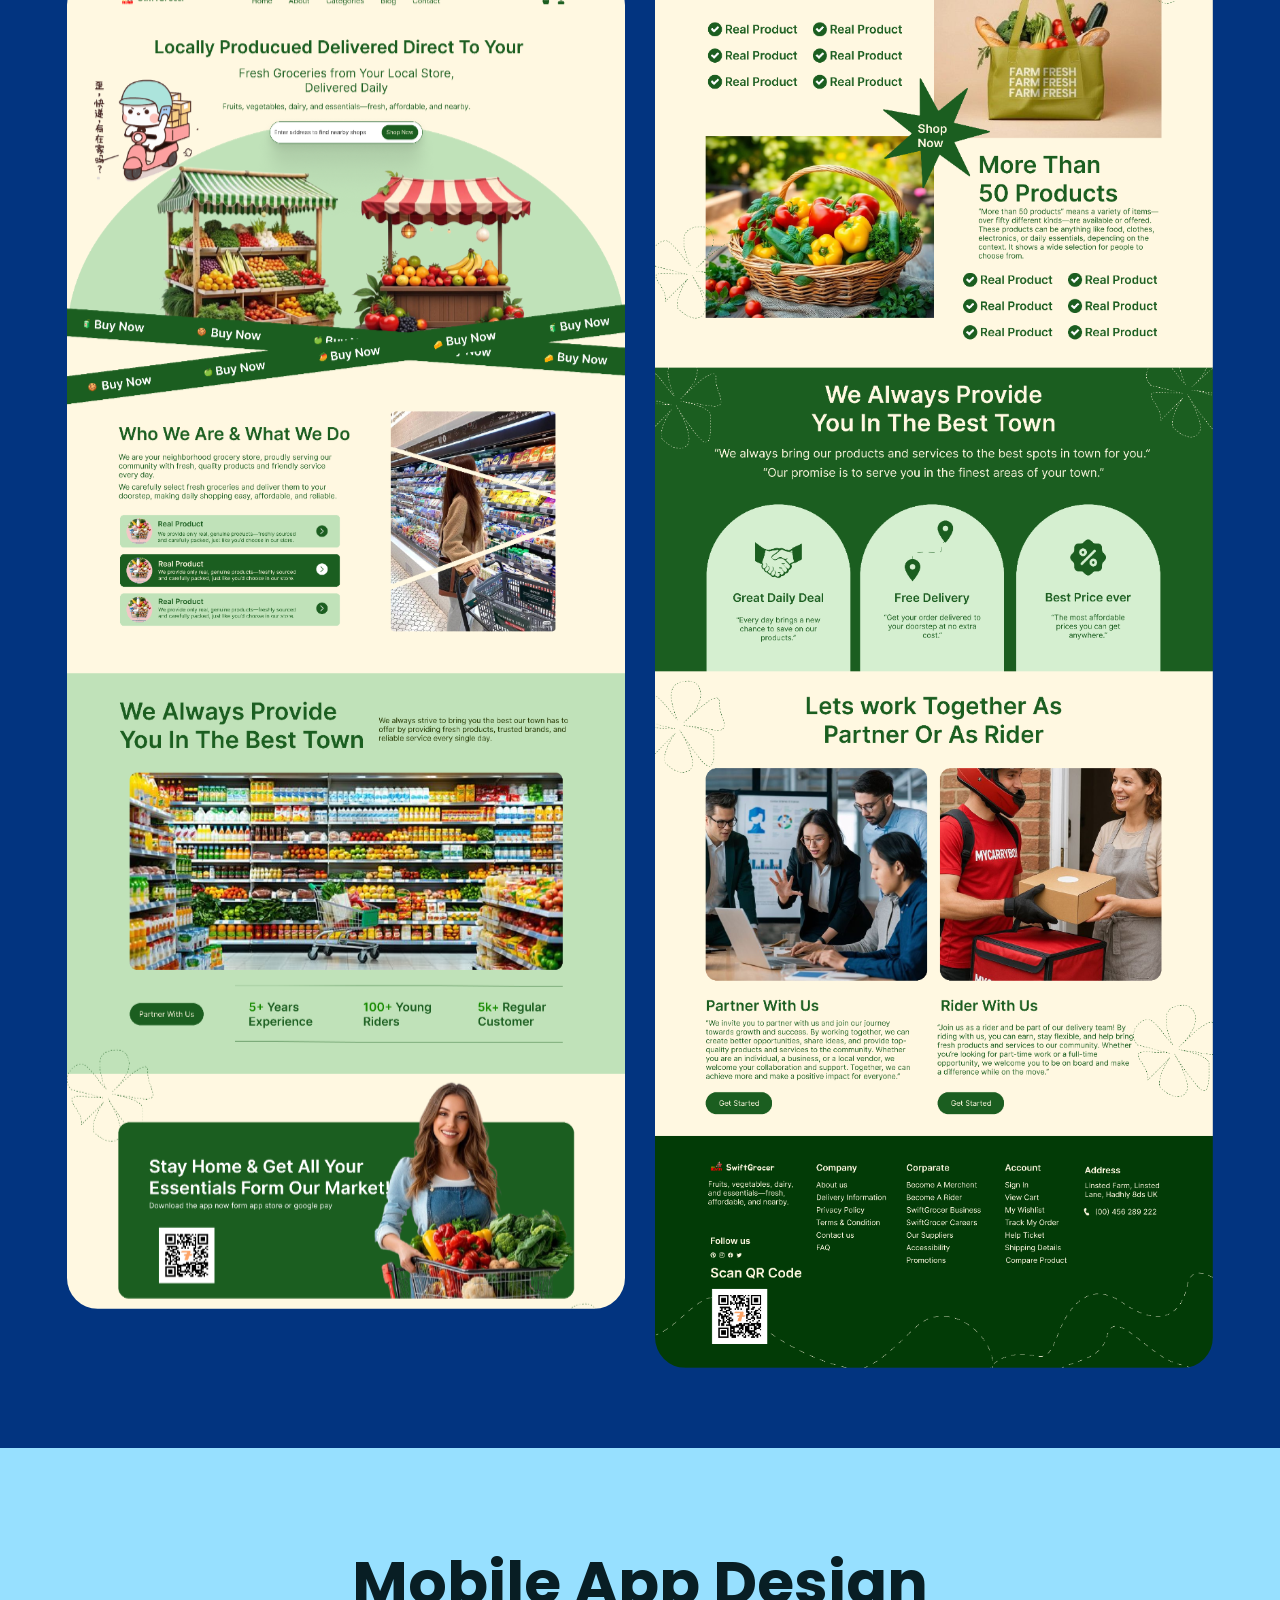
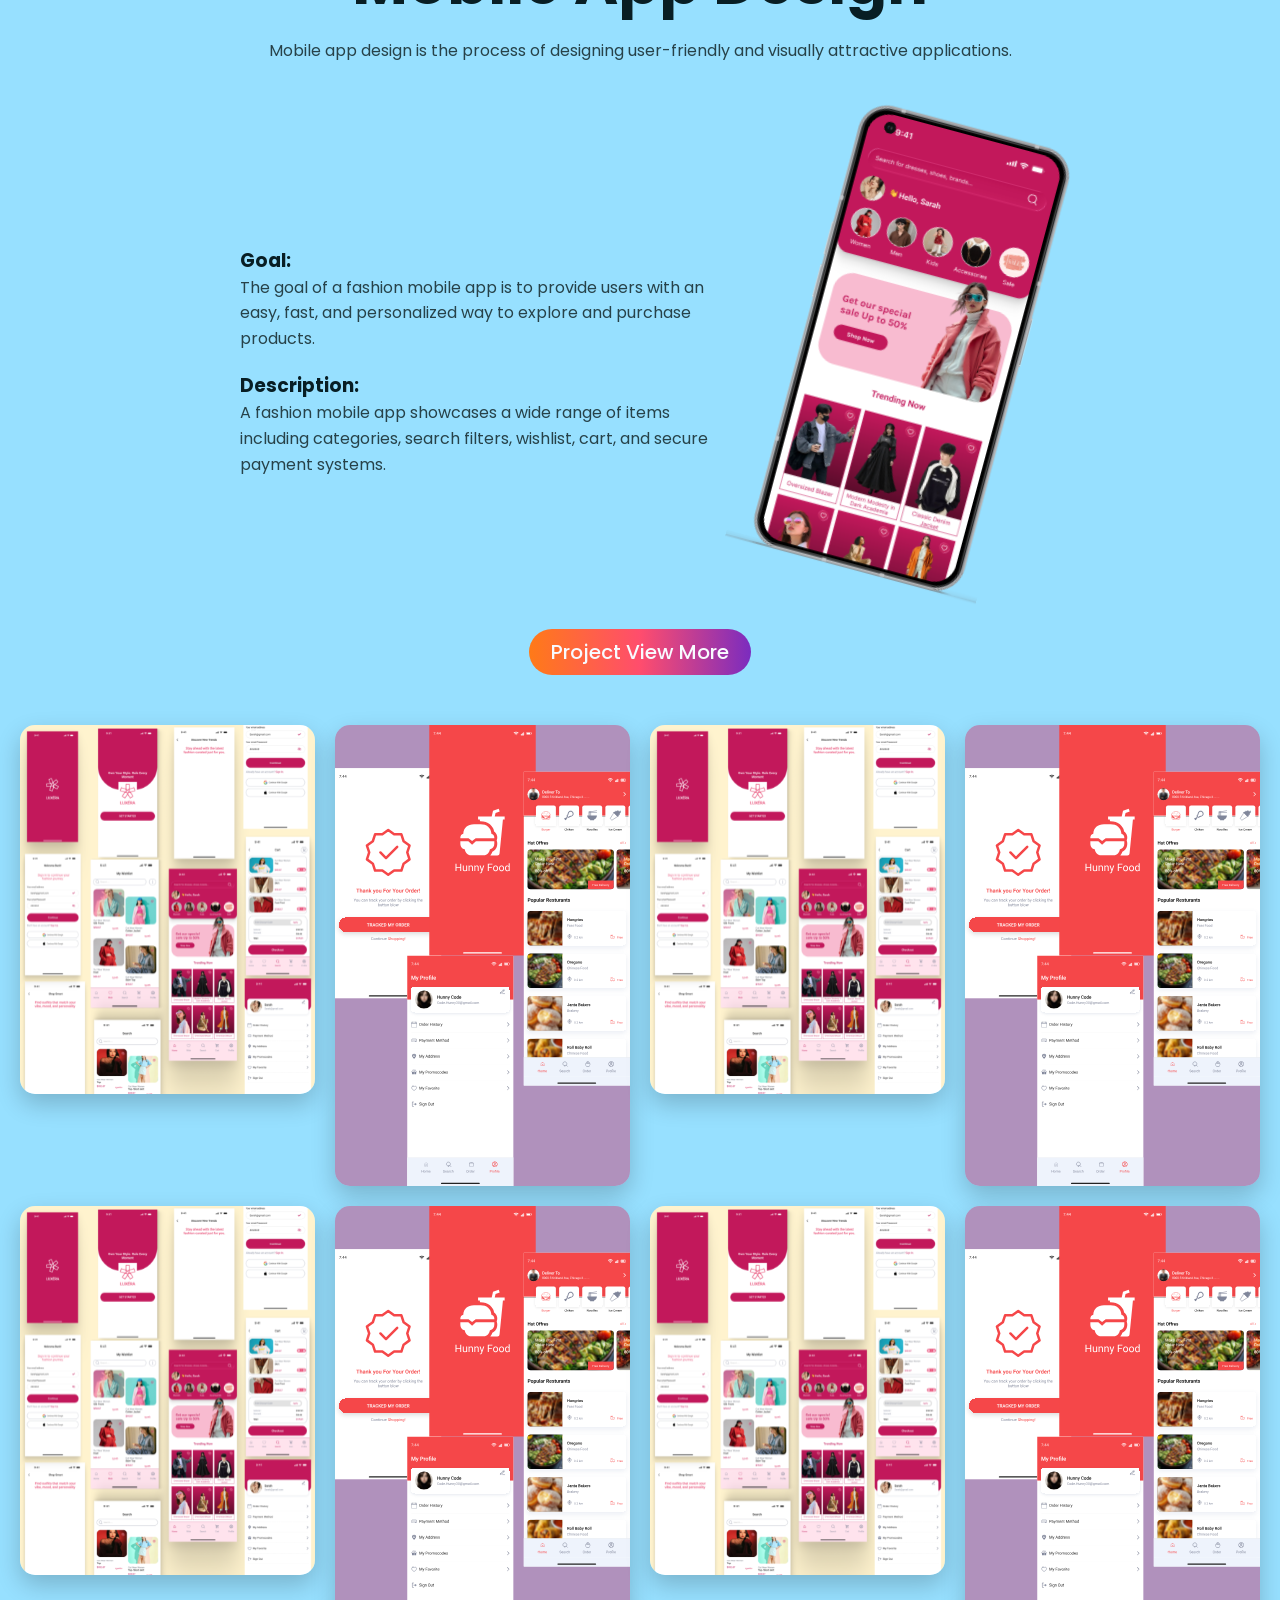
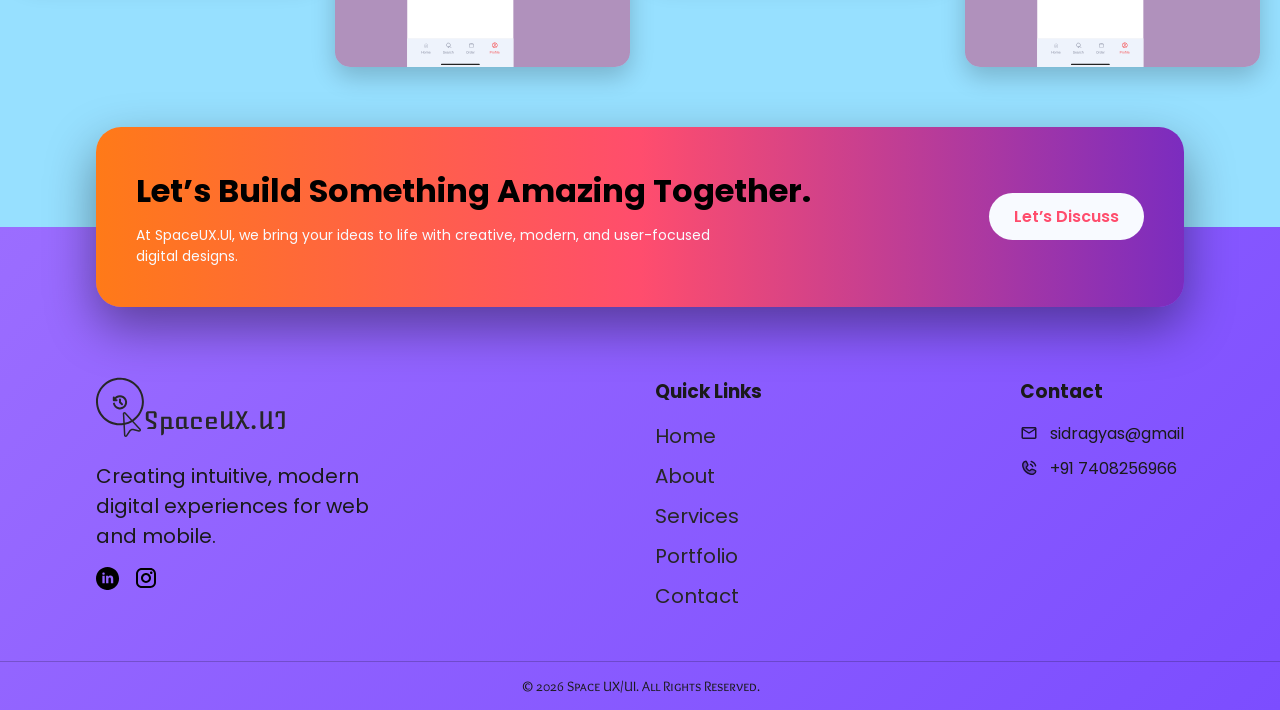
==== commit 6a3c097c: "button class add Co-authored-by: Copilot <copilot@github.com>" ====
--- a/index.html
+++ b/index.html
@@ -295,7 +295,7 @@
 
     <!-- CTA -->
     <div class="cta-center">
-      <a href="#" class="btn">Project View More</a>
+      <a href="#" class="web-btn">Project View More</a>
     </div>
 
     <!-- Gallery -->
@@ -385,7 +385,7 @@
       </div>
 
       <div class="cta-btn">
-        <a href="#">Let’s Discuss</a>
+        <a href="#" class="card-btn">Let’s Discuss</a>
       </div>
 
     </div>
--- a/css/cta_card.css
+++ b/css/cta_card.css
@@ -66,7 +66,7 @@
 }
 
 /* Button */
-.cta-btn a {
+.card-btn {
   background: #f8faff;
   color: #ff4d6d;
   padding: 12px 25px;
--- a/css/web-project.css
+++ b/css/web-project.css
@@ -82,7 +82,7 @@
 }
 
 /* Button */
-.btn {
+.web-btn {
   background: #fff;
   color: #ff4d6d;
   padding: 12px 25px;
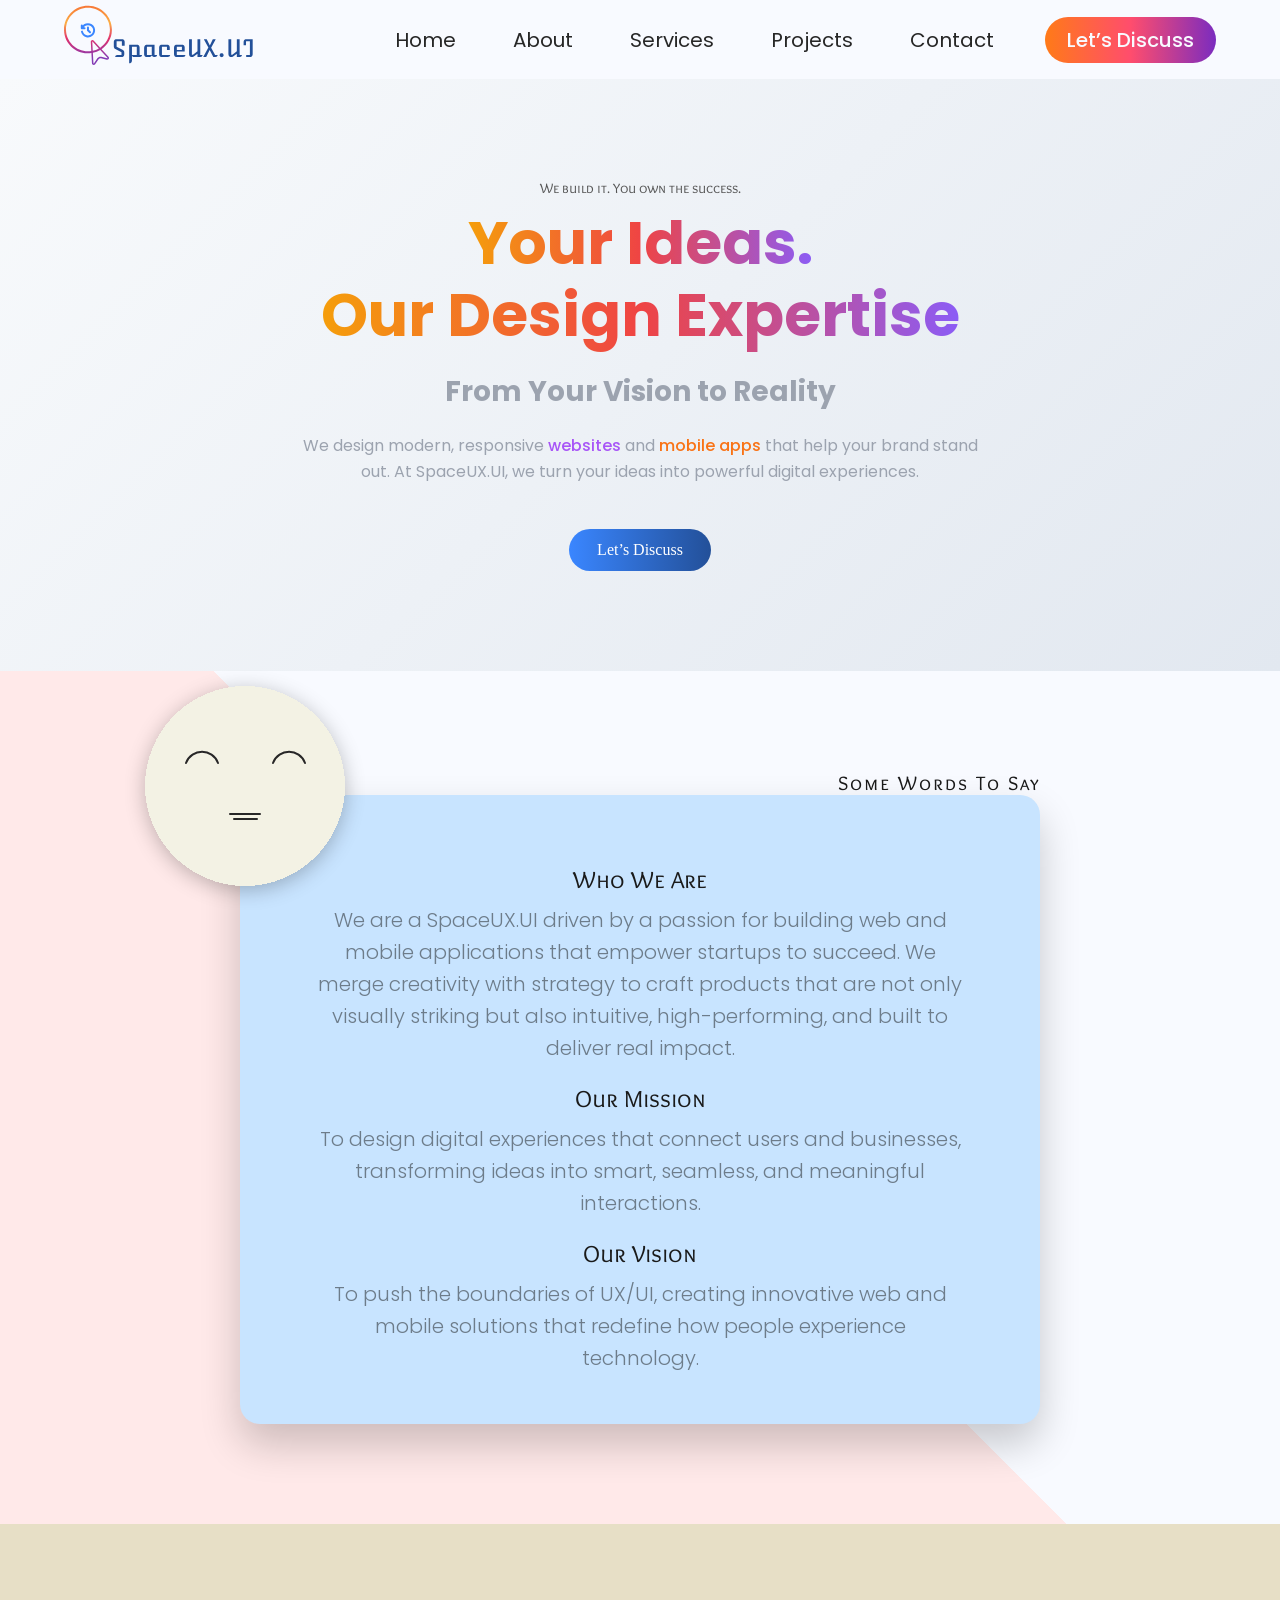
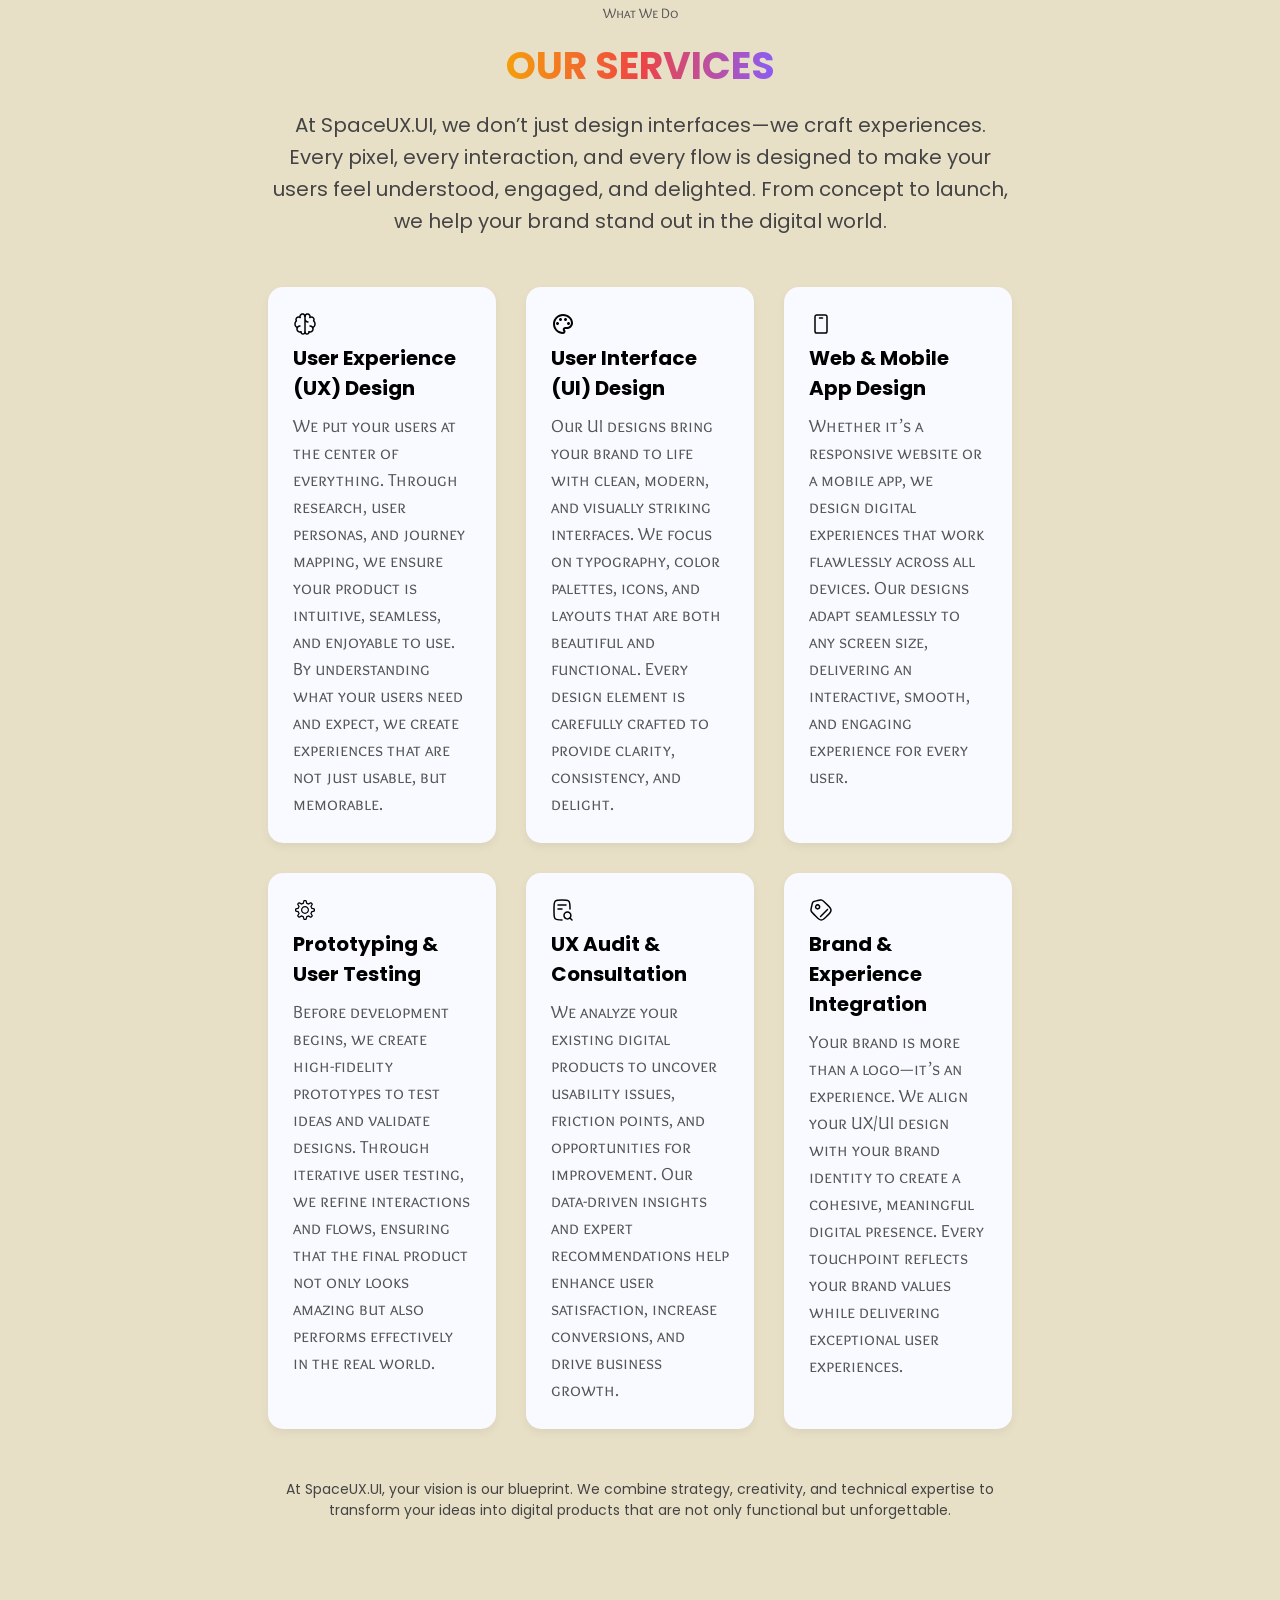
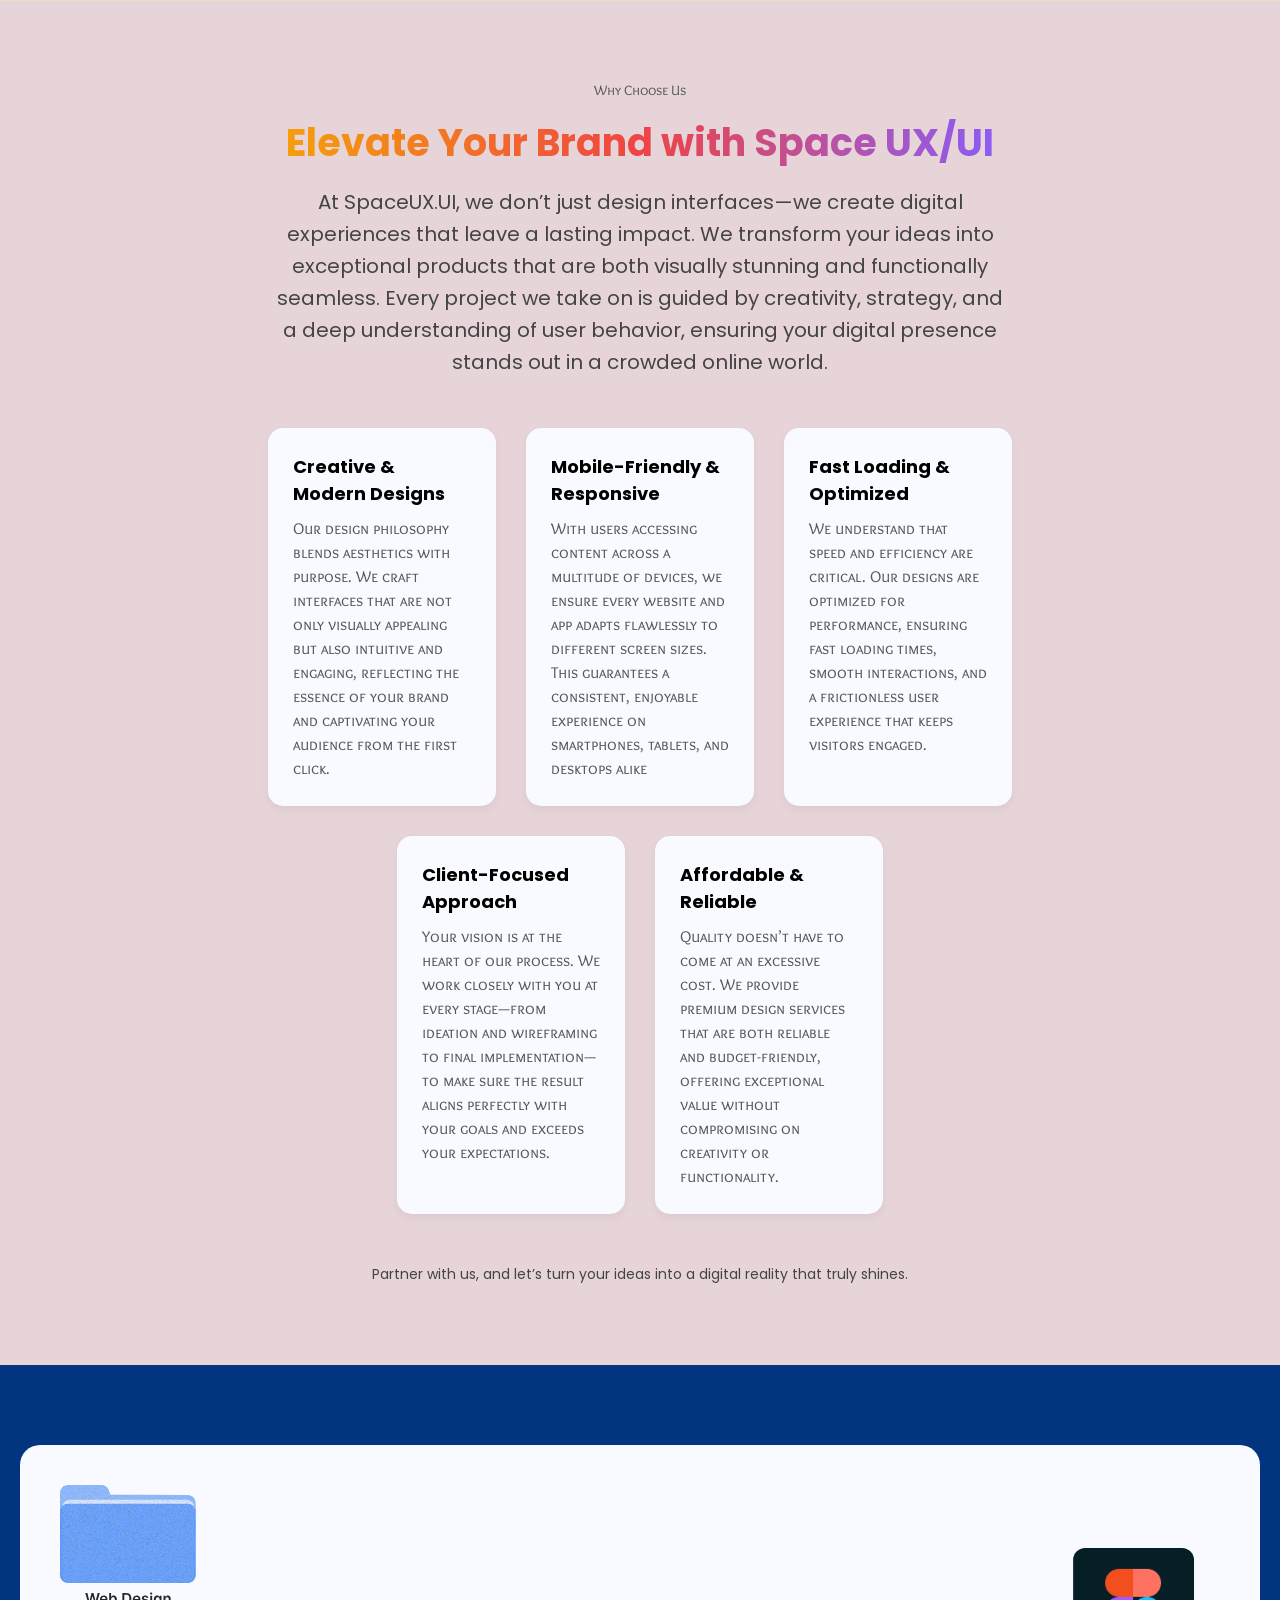
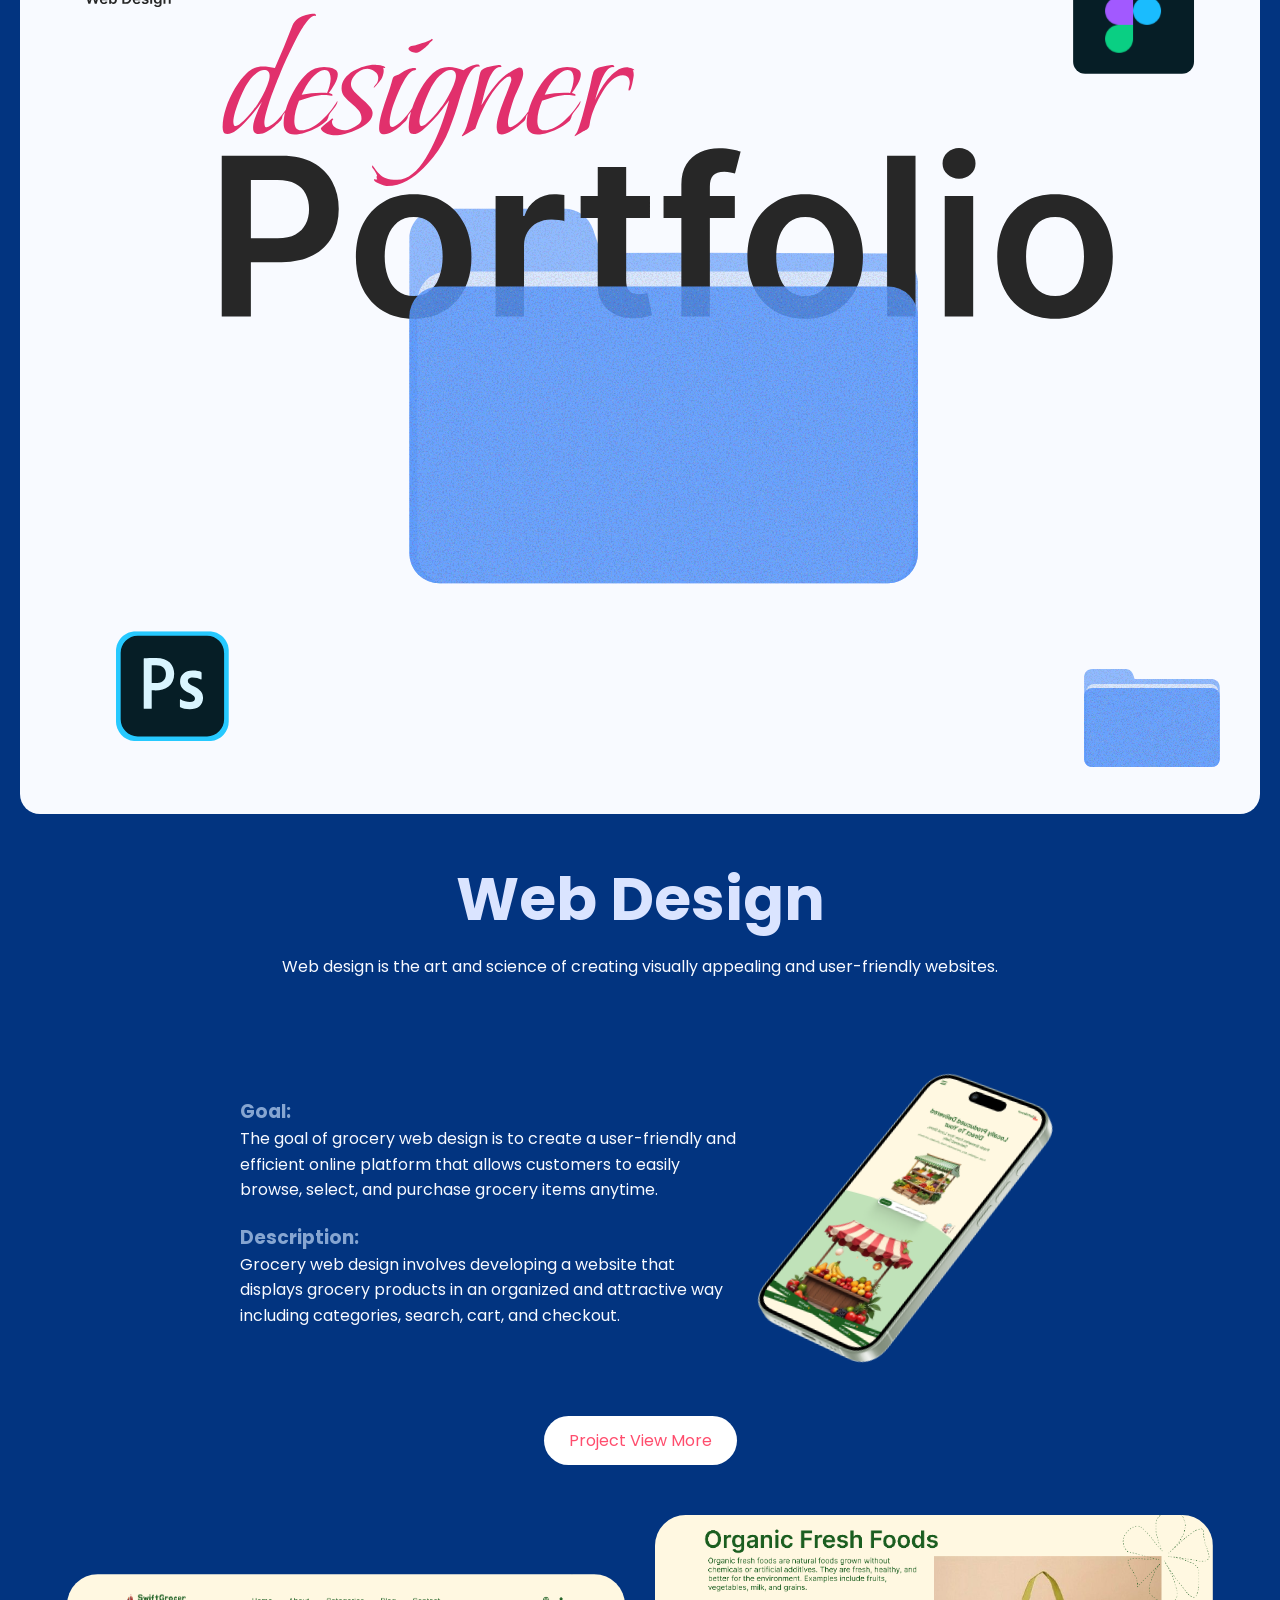
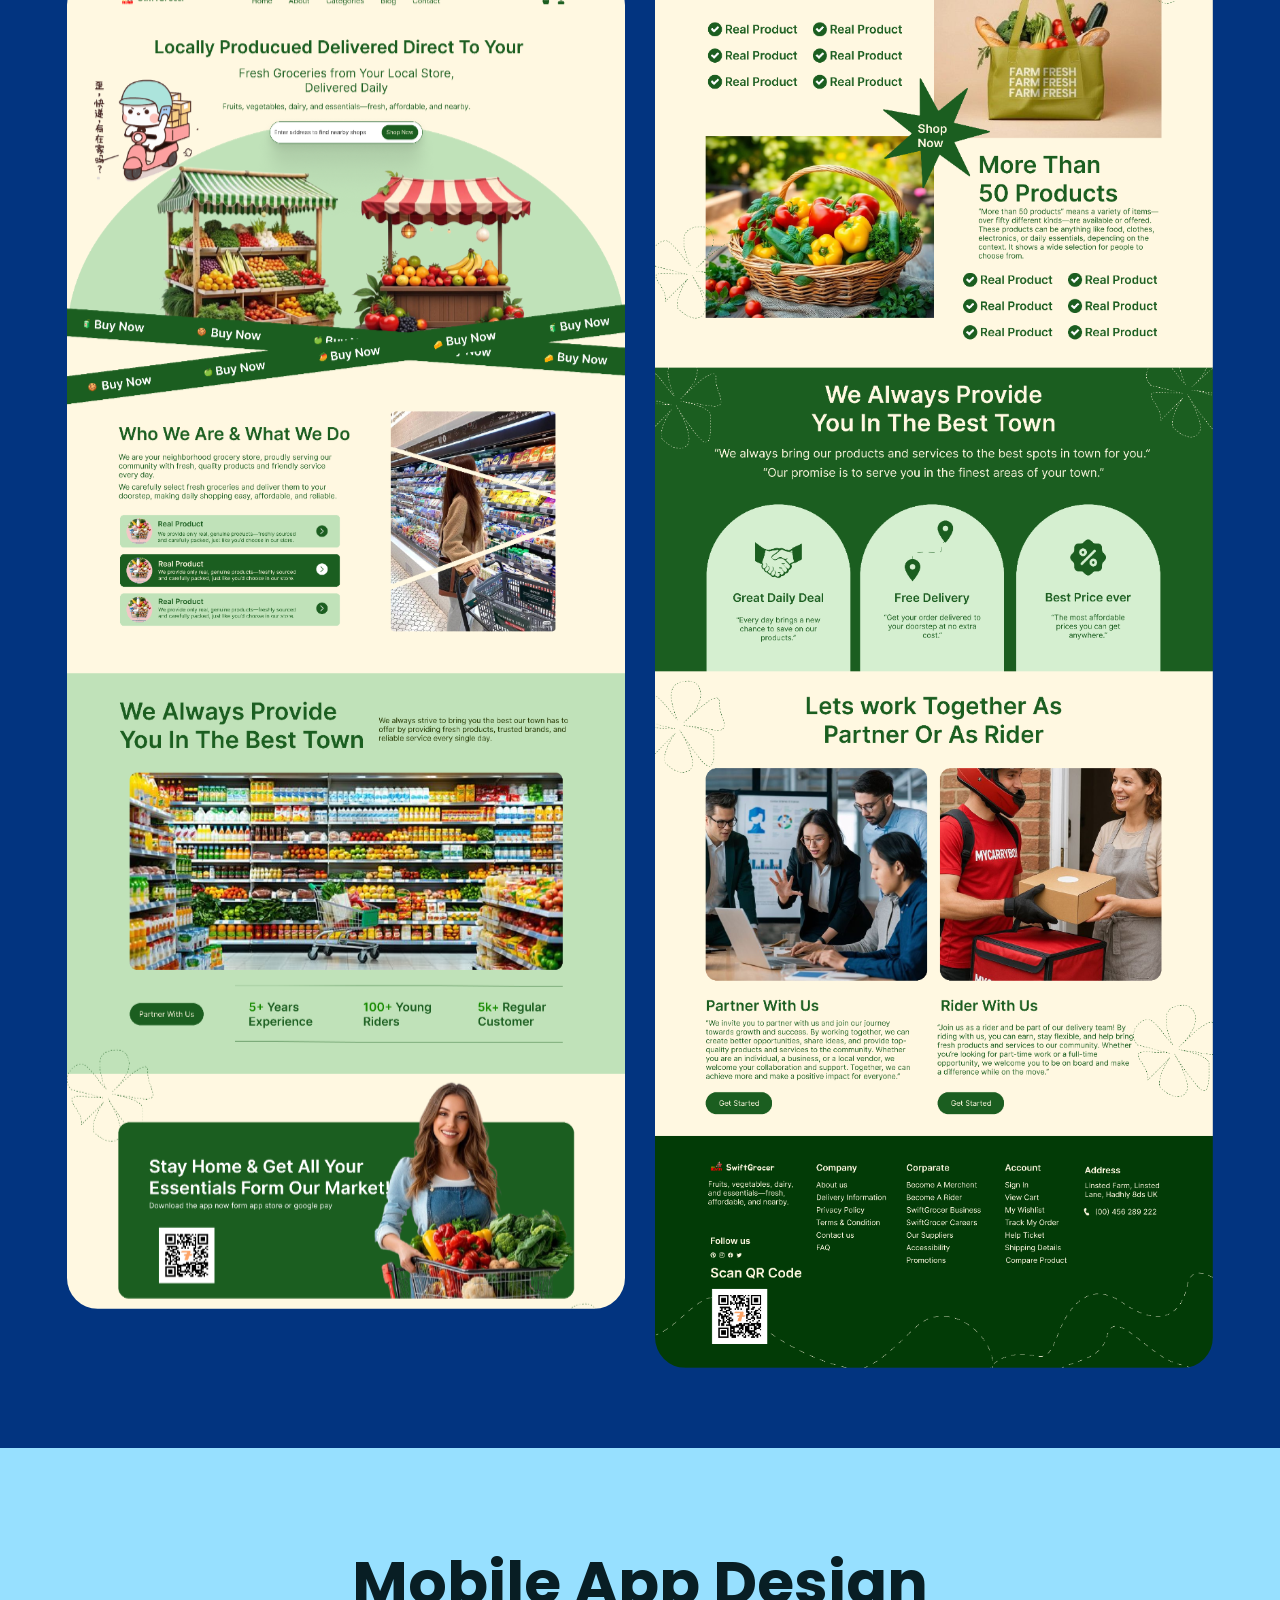
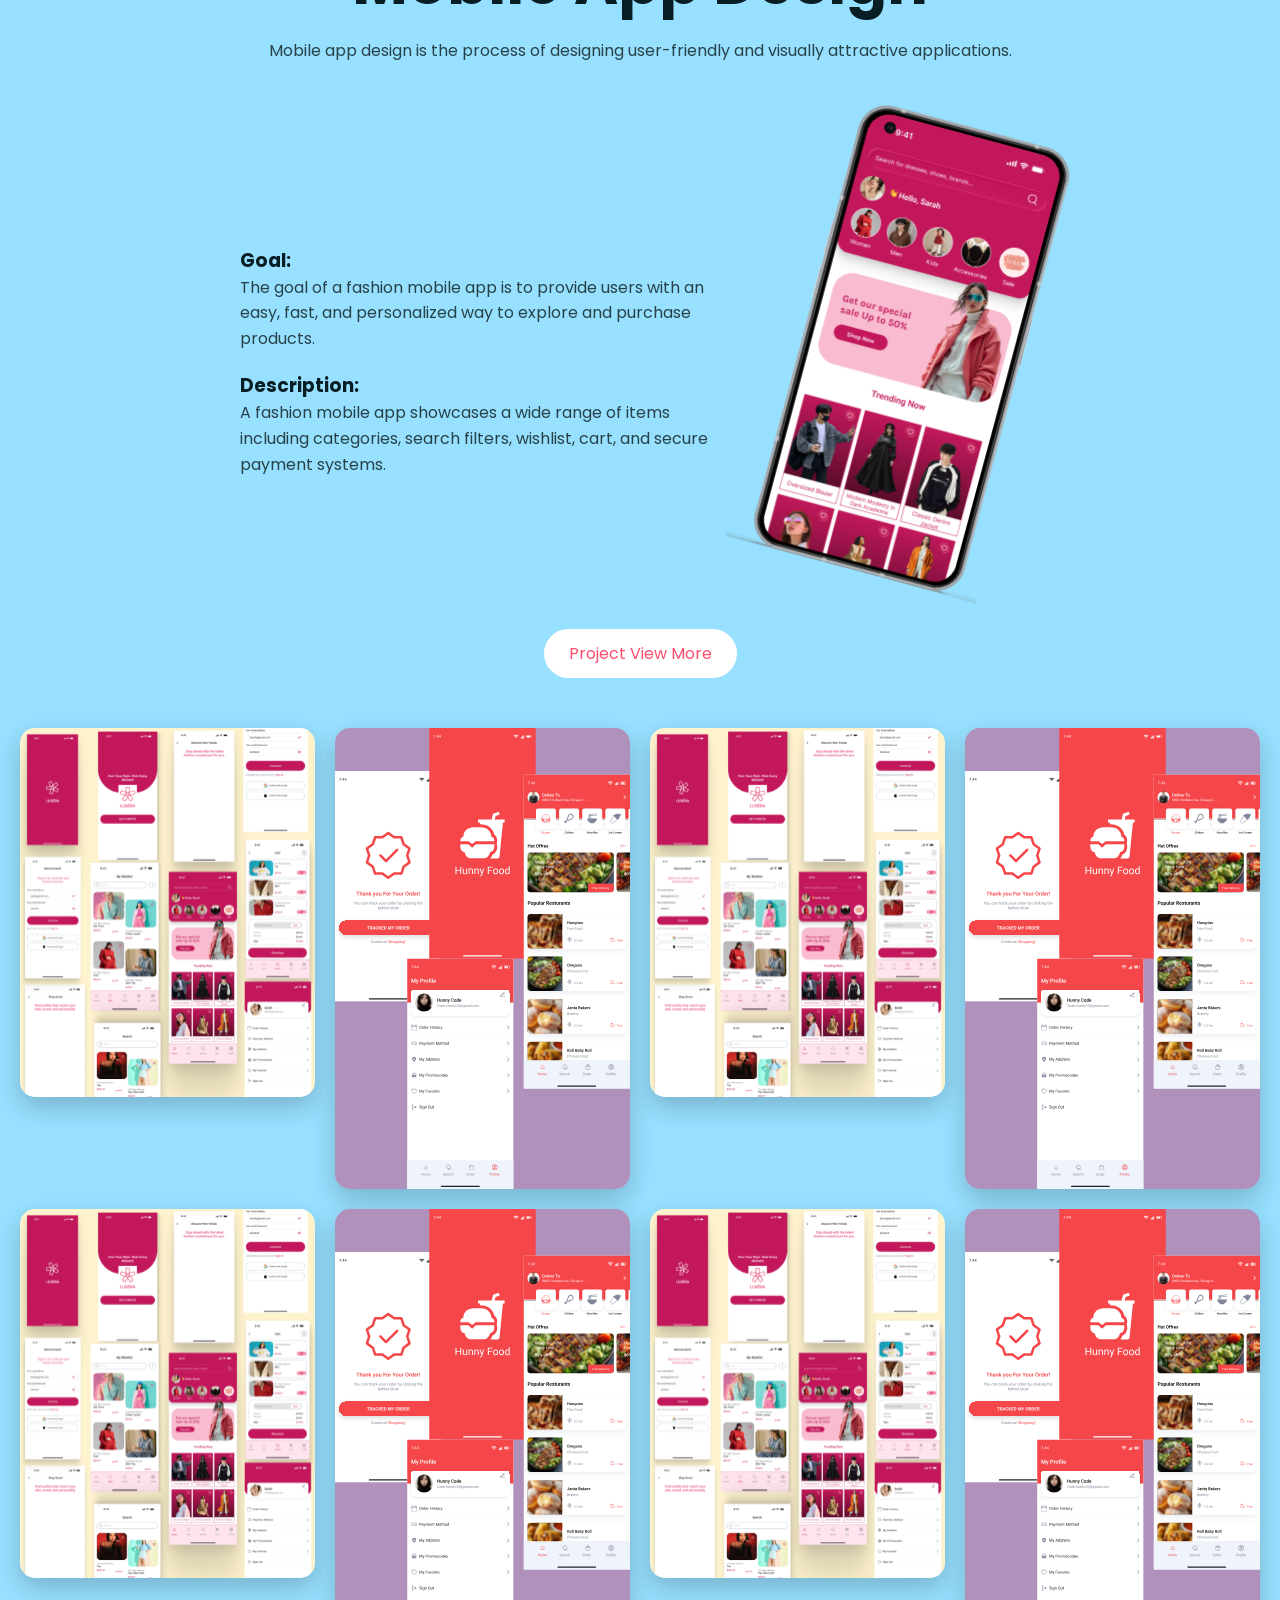
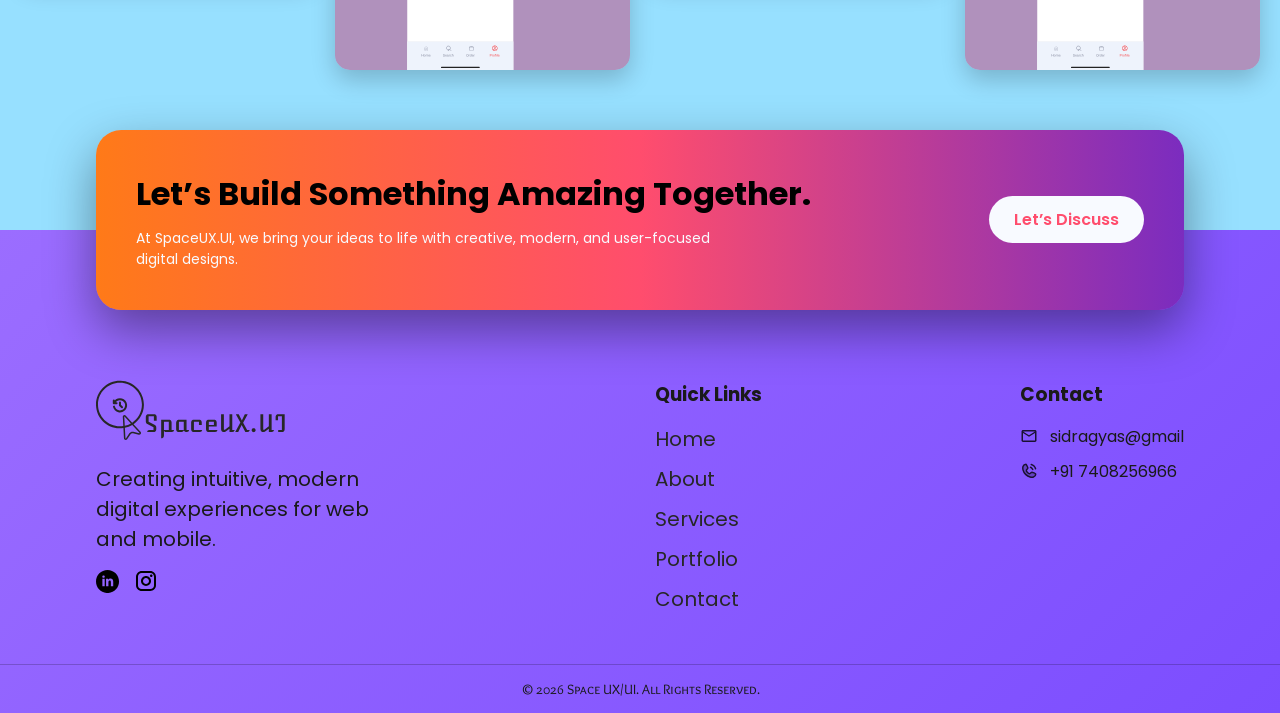
==== commit 8fcaeb95: "button class name change in mobile app design section" ====
--- a/index.html
+++ b/index.html
@@ -351,7 +351,7 @@
 
     <!-- CTA -->
     <div class="cta-center">
-      <a href="#" class="btn">Project View More</a>
+      <a href="#" class="btn-02">Project View More</a>
     </div>
 
     <!-- Gallery -->
--- a/css/navbar.css
+++ b/css/navbar.css
@@ -78,7 +78,7 @@
   box-shadow: 0 6px 15px rgba(58, 134, 255, 0.4);
 }
 /* Button */
-.btn {
+.btn-01 {
     background: linear-gradient(90deg, #ff7a18, #ff4d6d, #7b2cbf);
   color: #f8faff;
   padding: 8px 22px;
@@ -88,7 +88,7 @@
   font-weight: 500;
   transition: all 0.4s ease;
 }
-.btn:hover {
+.btn-01:hover {
   background: linear-gradient(90deg,#7b2cbf, #ff4d6d, #ff7a18 );
 transform: scale(1.05);
   box-shadow: 0 8px 20px rgba(58, 134, 255, 0.4);
--- a/css/mobile_app-design.css
+++ b/css/mobile_app-design.css
@@ -63,7 +63,7 @@
 }
 
 /* Button */
-.btn {
+.btn-02 {
   background: #fff;
   color: #ff4d6d;
   padding: 12px 25px;
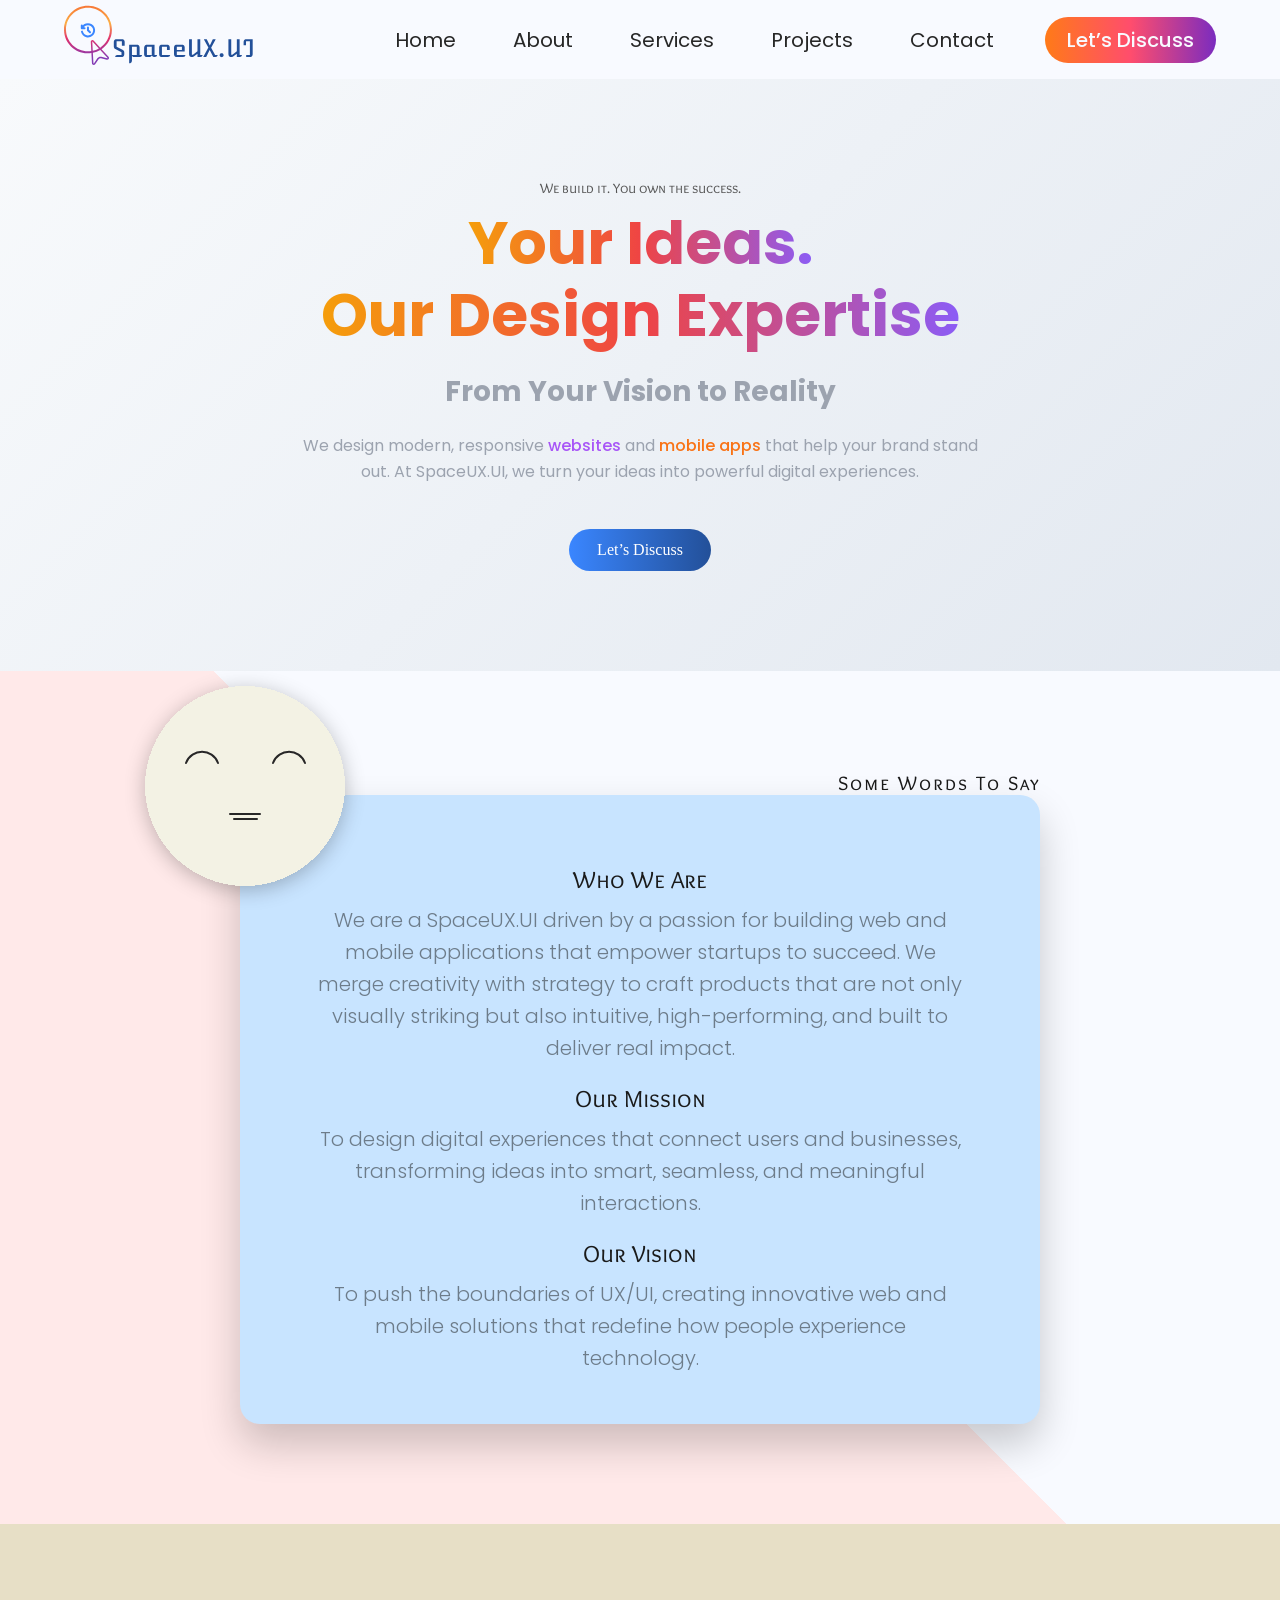
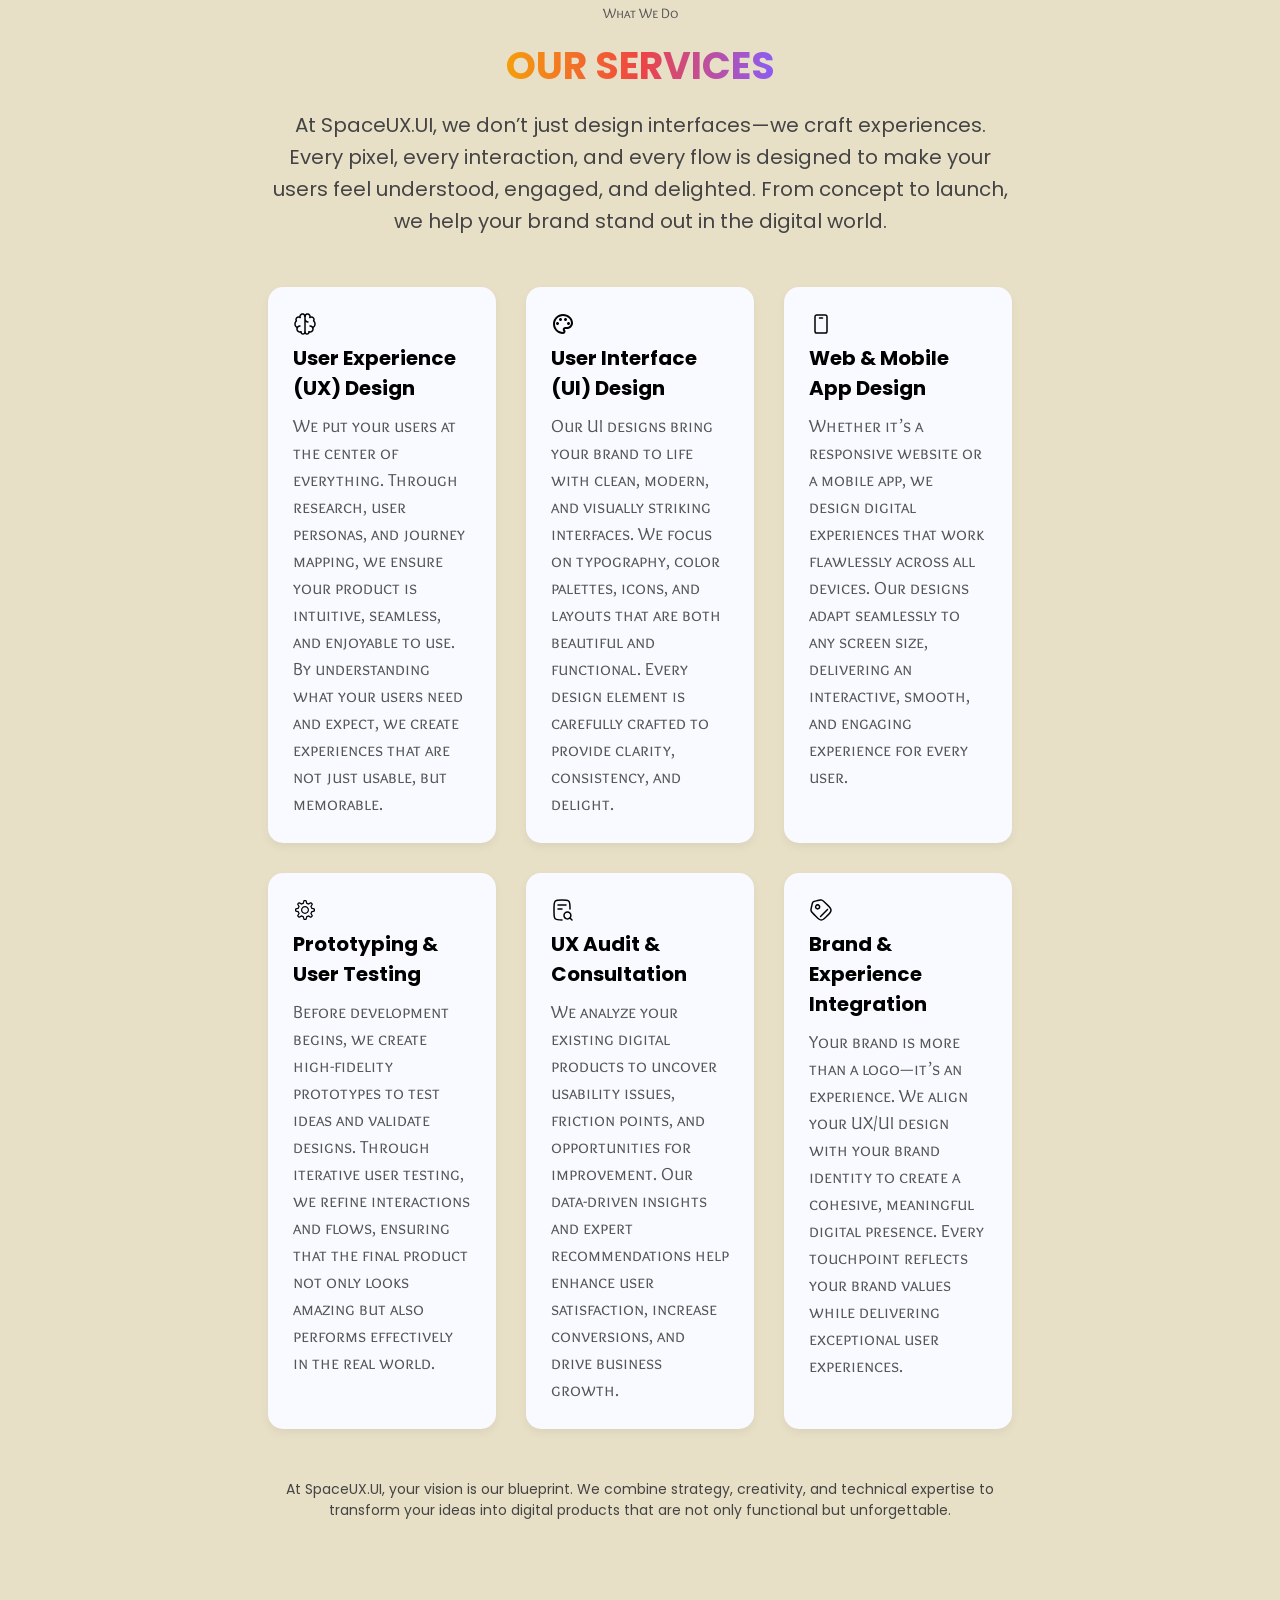
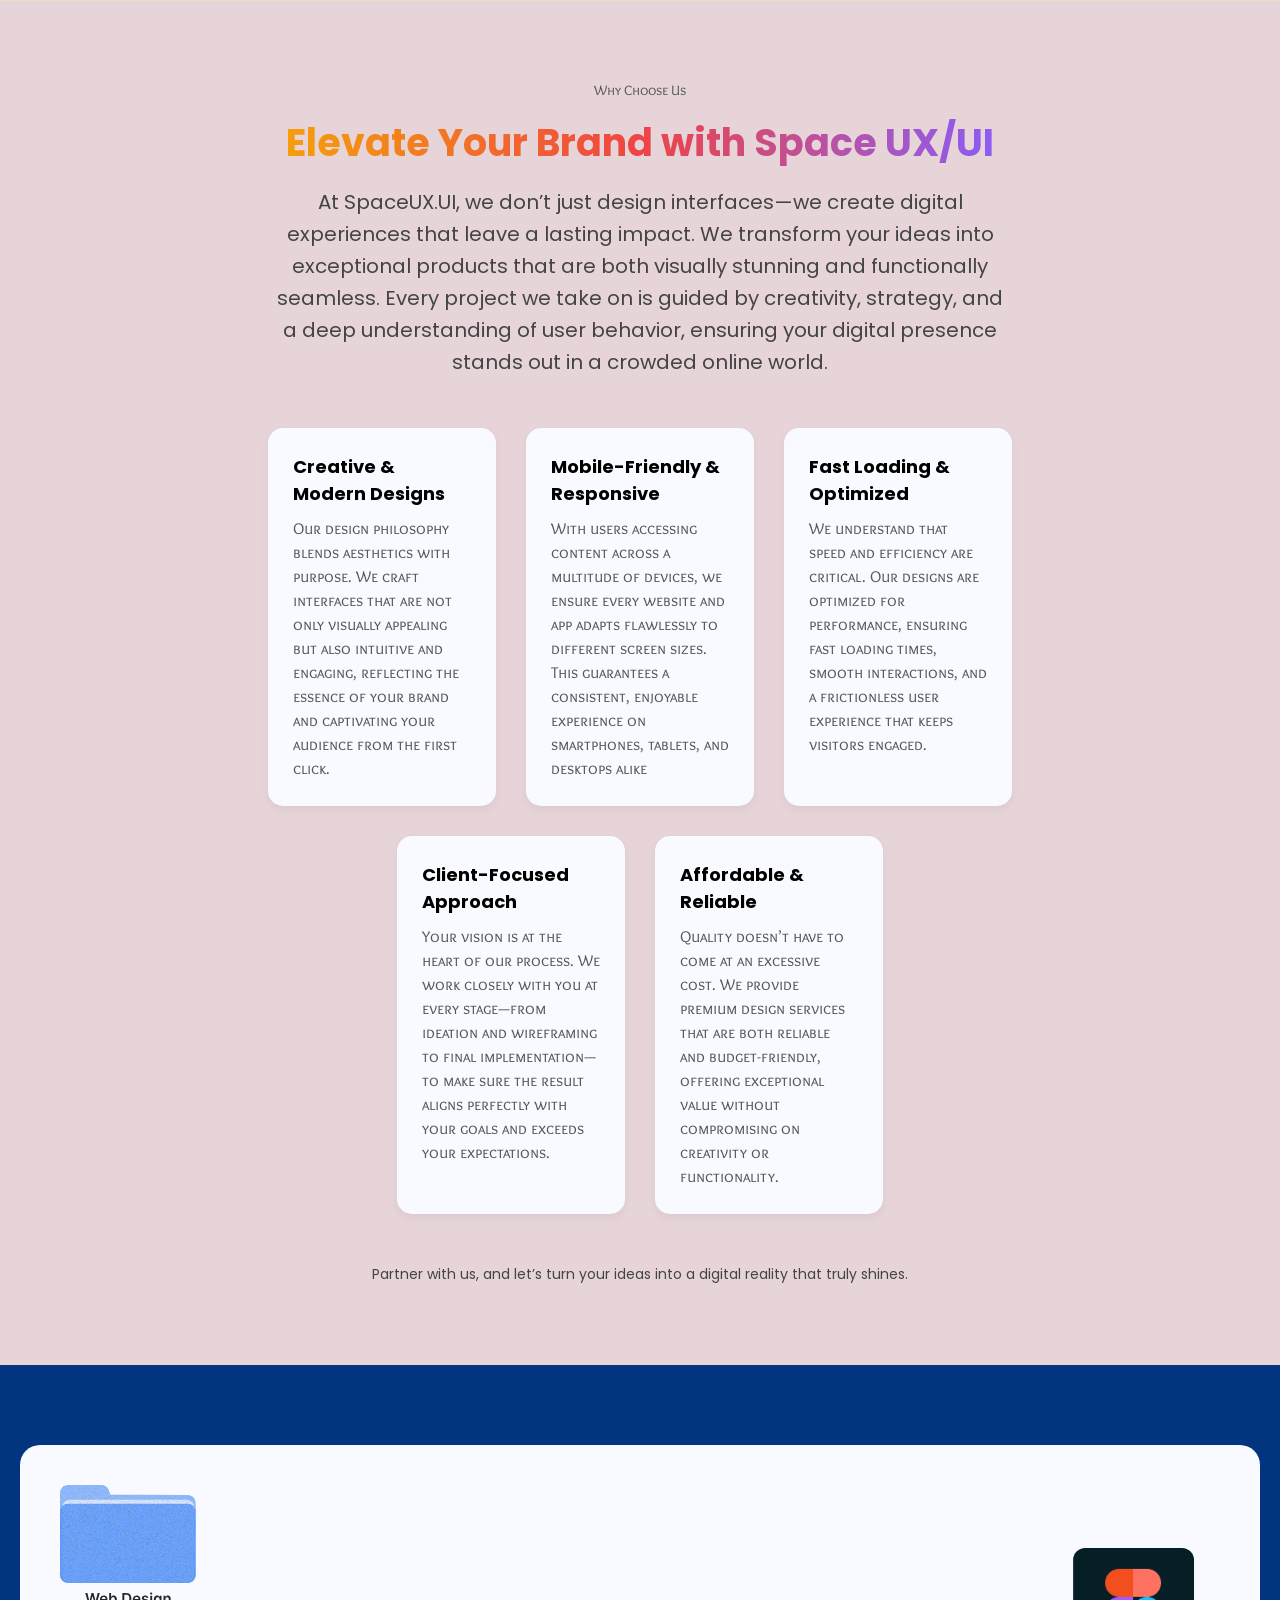
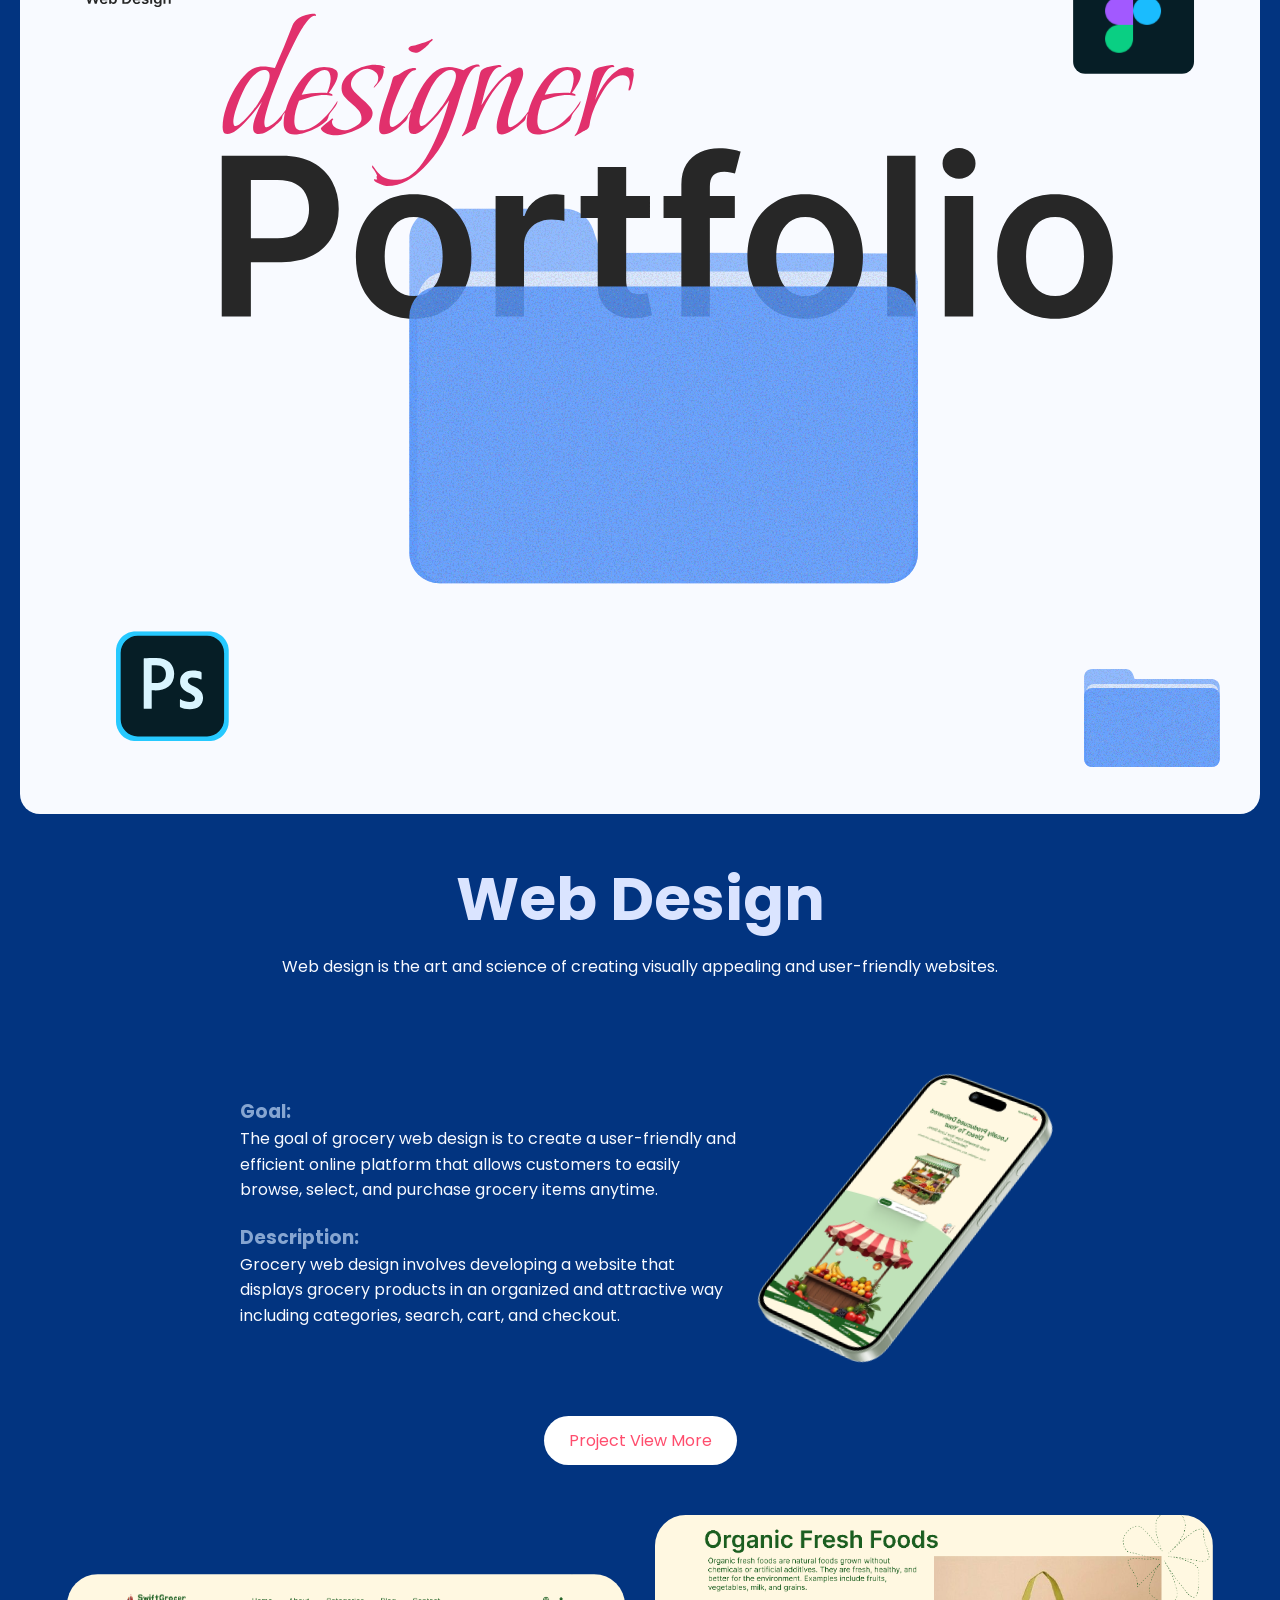
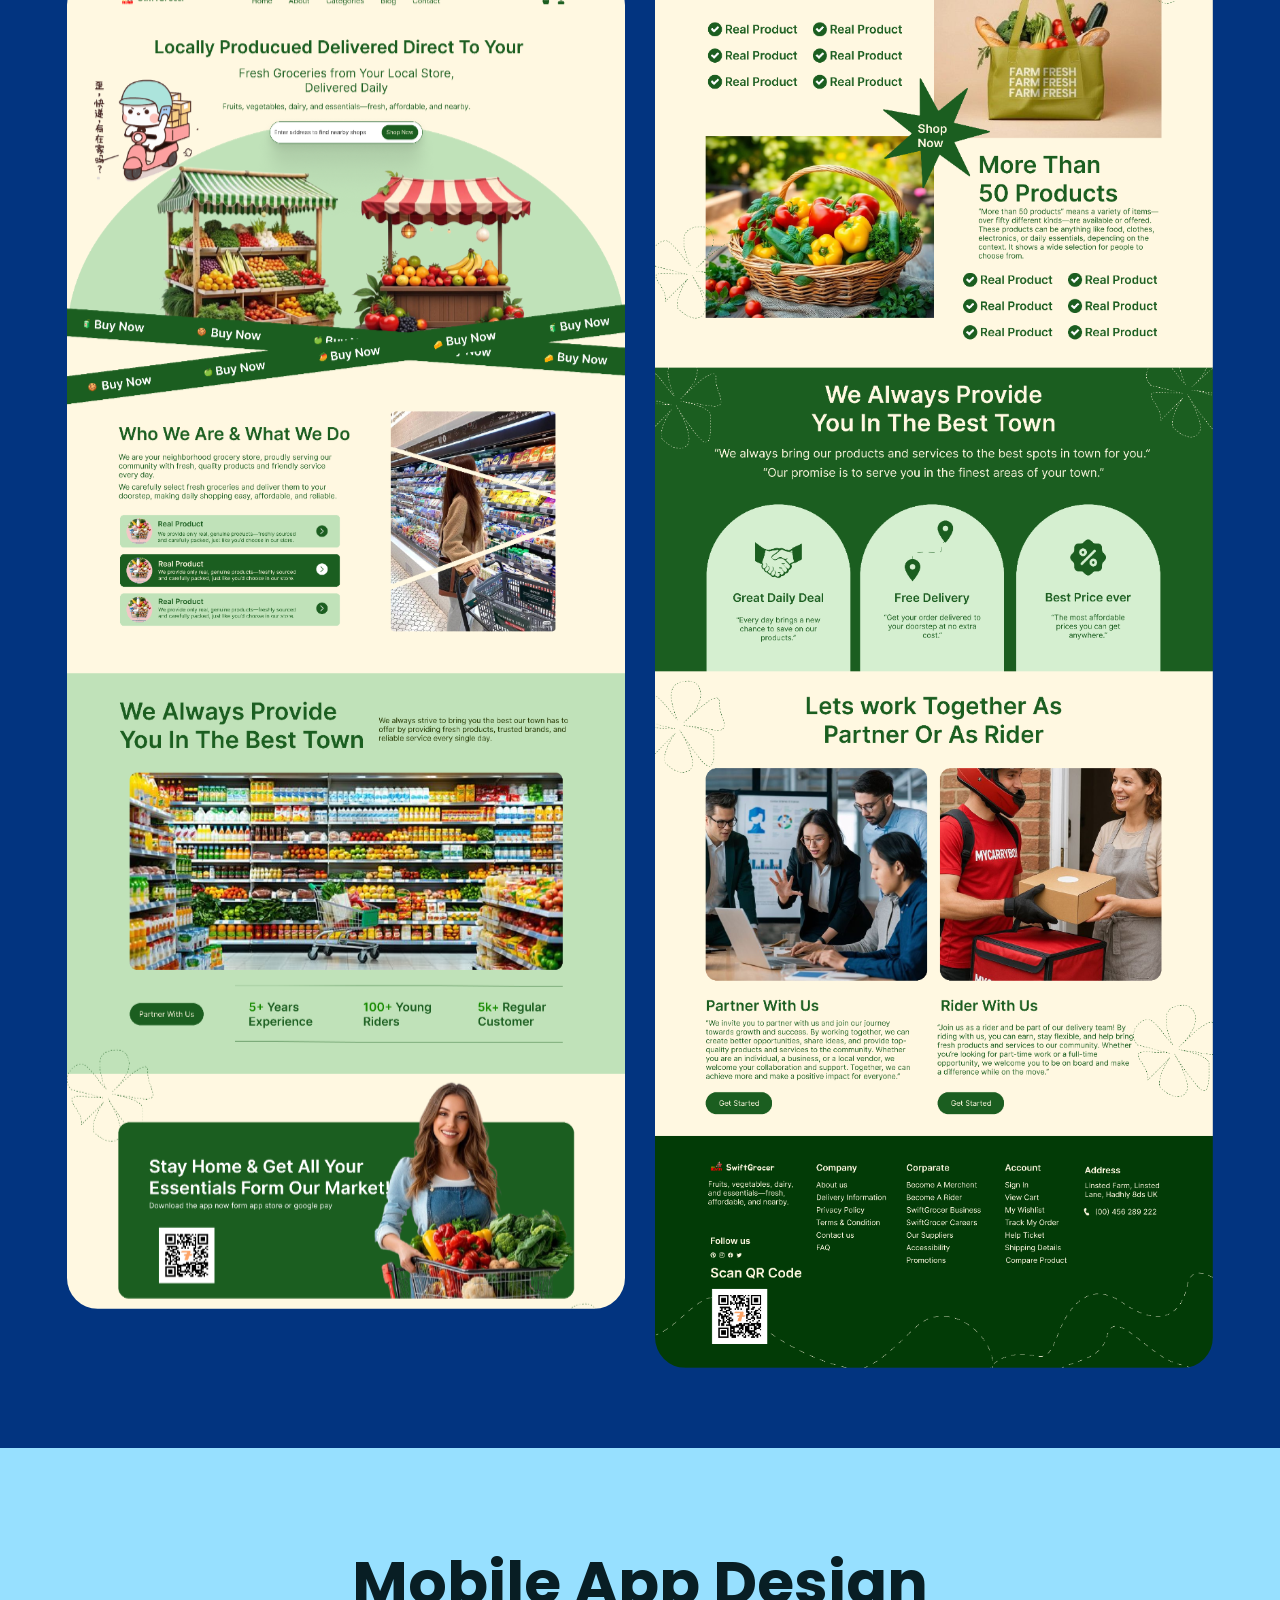
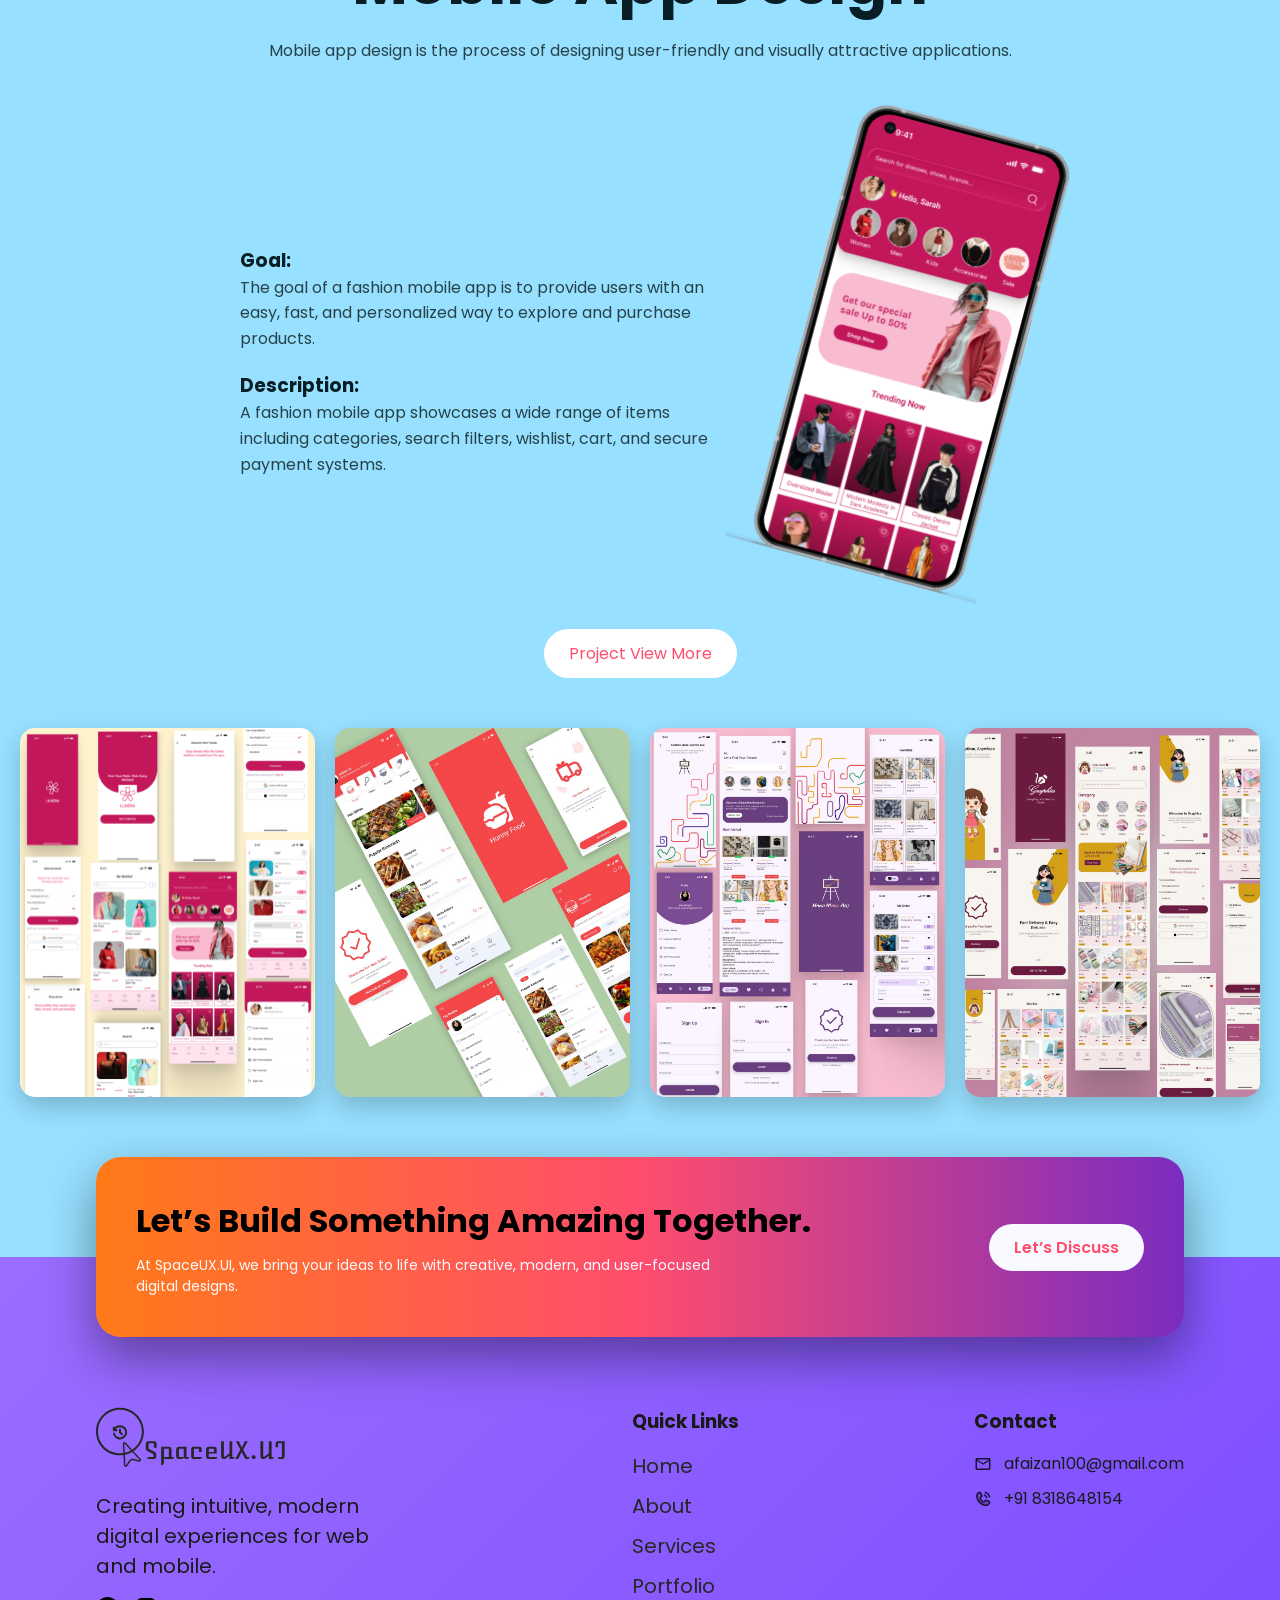
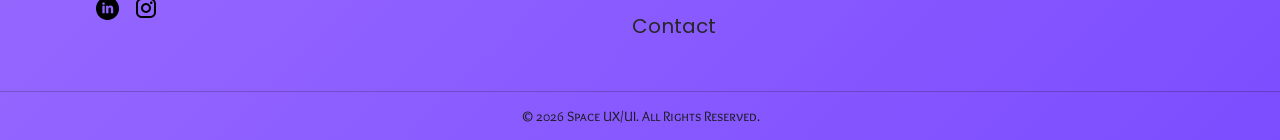
==== commit 19ac5c88: "project add and insta id add" ====
--- a/index.html
+++ b/index.html
@@ -357,13 +357,13 @@
     <!-- Gallery -->
     <div class="app-gallery">
       <img src="./assets/images/illustrations/mobile-app-design01.svg" alt="mobile design">
+      <img src="./assets/images/illustrations/WhatsAp Image 2026-05-03 at 9.27.08 AM.jpeg" alt="mobile design">
+      <img src="./assets/images/illustrations/WhatsApp Image 2026-05-03 at 9.27.07 AM.jpeg" alt="mobile design">
+      <img src="./assets/images/illustrations/WhatsApp Image 2026-05-03 at 9.27.08 AM.jpeg" alt="mobile design">
+      <!-- <img src="./assets/images/illustrations/mobile-app-design01.svg" alt="mobile design">
       <img src="./assets/images/illustrations/mb-hunny-food-02.svg" alt="mobile design">
       <img src="./assets/images/illustrations/mobile-app-design01.svg" alt="mobile design">
-      <img src="./assets/images/illustrations/mb-hunny-food-02.svg" alt="mobile design">
-      <img src="./assets/images/illustrations/mobile-app-design01.svg" alt="mobile design">
-      <img src="./assets/images/illustrations/mb-hunny-food-02.svg" alt="mobile design">
-      <img src="./assets/images/illustrations/mobile-app-design01.svg" alt="mobile design">
-      <img src="./assets/images/illustrations/mb-hunny-food-02.svg" alt="mobile design">
+      <img src="./assets/images/illustrations/mb-hunny-food-02.svg" alt="mobile design"> -->
   
     </div>
 
